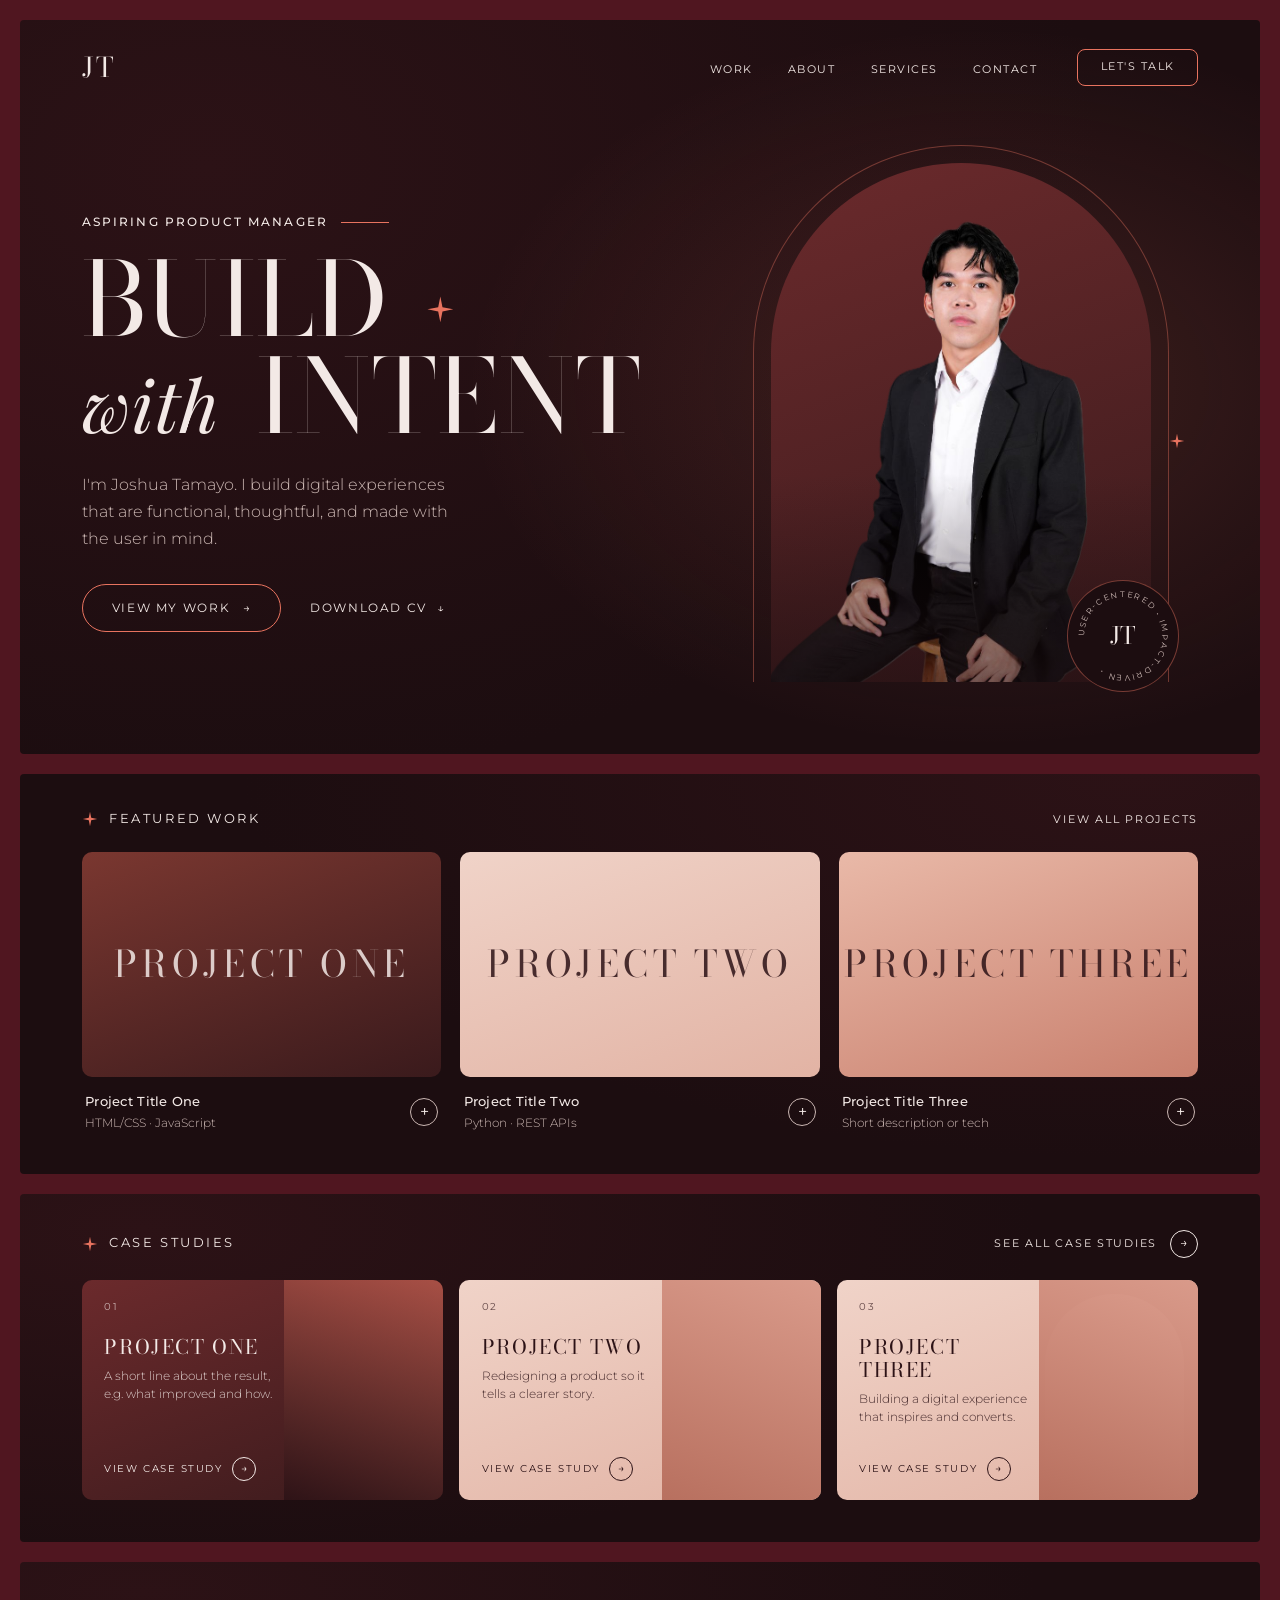
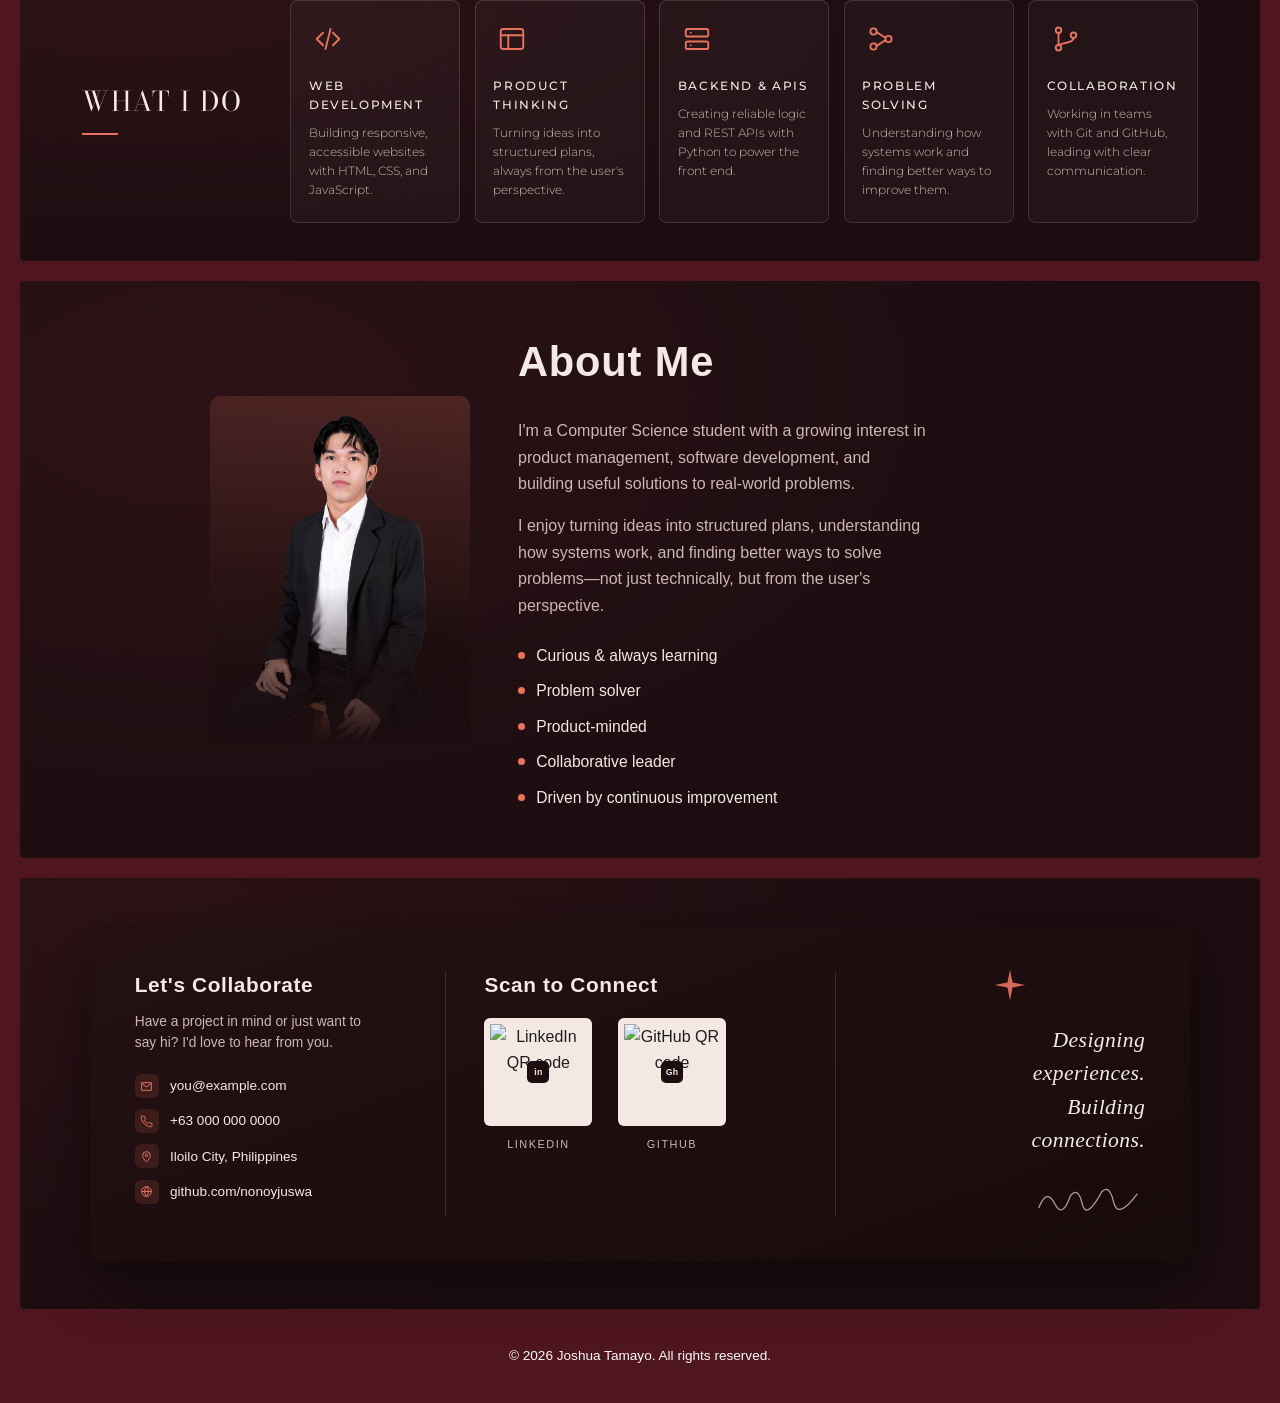
==== index.html @ 437d58ea "Modified skills section" ====
<!DOCTYPE html>
<html lang="en">
    <head>
        <meta charset="UTF-8">
        <meta name="viewport" content="width=device-width, initial-scale=1.0">
        <title>Joshua Tamayo - JOB TITLE Portfolio</title>
        <link rel="stylesheet" href="styles.css">
        <link rel="preconnect" href="https://fonts.googleapis.com">
        <link rel="preconnect" href="https://fonts.gstatic.com" crossorigin>
        <link href="https://fonts.googleapis.com/css2?family=Bodoni+Moda:ital,opsz,wght@0,6..96,400;0,6..96,600;1,6..96,400&family=Montserrat:wght@300;400;500;600&family=Playfair+Display:ital@1&display=swap" rel="stylesheet">
    </head>
    <body>
        <div class="hero-shell">
            <header class="navbar">
                <div class="logo">JT</div>
                <nav>
                    <ul>
                        <li><a href="#projects">Work</a></li>
                        <li><a href="#about">About</a></li>
                        <li><a href="#skills">Services</a></li>
                        <li><a href="#contact">Contact</a></li>
                    </ul>
                </nav>
                <a href="#contact" class="btn-nav">Let's Talk</a>
            </header>
        
            <section id="hero">
                <div class="hero-content">
                    <p class="hero-eyebrow">ASPIRING PRODUCT MANAGER <span class="eyebrow-line"></span></p>
        
                    <h1>
                        <span class="h1-line">Build
                            <svg class="hero-spark" viewBox="0 0 40 40" aria-hidden="true">
                                <path d="M20 2 L23 17 L38 20 L23 23 L20 38 L17 23 L2 20 L17 17 Z"/>
                            </svg>
                        </span>
                        <span class="h1-line"><em>with</em> Intent</span>
                    </h1>
        
                    <p class="hero-sub">I'm Joshua Tamayo. I build digital experiences that are functional, thoughtful, and made with the user in mind.</p>
        
                    <div class="hero-actions">
                        <a href="#projects" class="btn-pill">View My Work <span aria-hidden="true">&rarr;</span></a>
                        <a href="#contact" class="btn-link">Download CV <span aria-hidden="true">&darr;</span></a>
                    </div>
                </div>
        
                <div class="hero-art">
                    <div class="arch-outline"></div>
                    <div class="arch">
                        <img src="images/dsad.png" alt="Joshua Tamayo">
                    </div>
        
                    <svg class="art-spark" viewBox="0 0 40 40" aria-hidden="true">
                        <path d="M20 2 L23 17 L38 20 L23 23 L20 38 L17 23 L2 20 L17 17 Z"/>
                    </svg>
        
                    <div class="hero-badge">
                        <svg viewBox="0 0 120 120" class="badge-ring" aria-hidden="true">
                            <defs><path id="badgeCircle" d="M60,60 m-46,0 a46,46 0 1,1 92,0 a46,46 0 1,1 -92,0"/></defs>
                            <text><textPath href="#badgeCircle">USER-CENTERED &#8226; IMPACT-DRIVEN &#8226;</textPath></text>
                        </svg>
                        <span class="badge-mark">JT</span>
                    </div>
                </div>
            </section>
        </div>

        <section id="projects">
            <div class="fw-head">
                <h2 class="fw-title">
                    <svg class="fw-spark" viewBox="0 0 40 40" aria-hidden="true">
                        <path d="M20 2 L23 17 L38 20 L23 23 L20 38 L17 23 L2 20 L17 17 Z"/>
                    </svg>
                    Featured Work
                </h2>
                <a href="#" class="fw-all">
                    View all projects
                </a>
            </div>
        
            <div class="fw-grid">
        
                <article class="fw-card">
                    <a href="#" target="_blank" class="fw-thumb" aria-label="Open Project Title One">
                        <span class="fw-ph" aria-hidden="true">Project One</span>
                        <!-- <img src="images/project-one.jpg" alt="Project Title One preview"> -->
                    </a>
                    <div class="fw-meta">
                        <div>
                            <h3>Project Title One</h3>
                            <p>HTML/CSS &middot; JavaScript</p>
                        </div>
                        <a href="#" target="_blank" class="fw-plus" aria-label="View Project Title One">+</a>
                    </div>
                </article>
        
                <article class="fw-card">
                    <a href="#" target="_blank" class="fw-thumb" aria-label="Open Project Title Two">
                        <span class="fw-ph" aria-hidden="true">Project Two</span>
                        <!-- <img src="images/project-two.jpg" alt="Project Title Two preview"> -->
                    </a>
                    <div class="fw-meta">
                        <div>
                            <h3>Project Title Two</h3>
                            <p>Python &middot; REST APIs</p>
                        </div>
                        <a href="#" target="_blank" class="fw-plus" aria-label="View Project Title Two">+</a>
                    </div>
                </article>
        
                <article class="fw-card">
                    <a href="#" target="_blank" class="fw-thumb" aria-label="Open Project Title Three">
                        <span class="fw-ph" aria-hidden="true">Project Three</span>
                        <!-- <img src="images/project-three.jpg" alt="Project Title Three preview"> -->
                    </a>
                    <div class="fw-meta">
                        <div>
                            <h3>Project Title Three</h3>
                            <p>Short description or tech</p>
                        </div>
                        <a href="#" target="_blank" class="fw-plus" aria-label="View Project Title Three">+</a>
                    </div>
                </article>
        
            </div>
        </section>

        <section id="case-studies">
            <div class="cs-head">
                <h2 class="cs-title">
                    <svg class="cs-spark" viewBox="0 0 40 40" aria-hidden="true">
                        <path d="M20 2 L23 17 L38 20 L23 23 L20 38 L17 23 L2 20 L17 17 Z"/>
                    </svg>
                    Case Studies
                </h2>
                <a href="#projects" class="cs-all">
                    See all case studies
                    <span class="cs-arrow" aria-hidden="true">&rarr;</span>
                </a>
            </div>
        
            <div class="cs-grid">
        
                <article class="cs-card cs-card--wine">
                    <div class="cs-body">
                        <span class="cs-num">01</span>
                        <h3>Project One</h3>
                        <p>A short line about the result, e.g. what improved and how.</p>
                        <a href="#" class="cs-link">View case study <span class="cs-arrow" aria-hidden="true">&rarr;</span></a>
                    </div>
                    <div class="cs-media">
                        <!-- <img src="images/project-one.jpg" alt="Project One preview"> -->
                    </div>
                </article>
        
                <article class="cs-card cs-card--blush">
                    <div class="cs-body">
                        <span class="cs-num">02</span>
                        <h3>Project Two</h3>
                        <p>Redesigning a product so it tells a clearer story.</p>
                        <a href="#" class="cs-link">View case study <span class="cs-arrow" aria-hidden="true">&rarr;</span></a>
                    </div>
                    <div class="cs-media">
                        <!-- <img src="images/project-two.jpg" alt="Project Two preview"> -->
                    </div>
                </article>
        
                <article class="cs-card cs-card--blush">
                    <div class="cs-body">
                        <span class="cs-num">03</span>
                        <h3>Project Three</h3>
                        <p>Building a digital experience that inspires and converts.</p>
                        <a href="#" class="cs-link">View case study <span class="cs-arrow" aria-hidden="true">&rarr;</span></a>
                    </div>
                    <div class="cs-media cs-media--arch">
                        <!-- <img src="images/project-three.jpg" alt="Project Three preview"> -->
                    </div>
                </article>
        
            </div>
        </section>

       <section id="skills">
            <div class="wd-layout">
        
                <div class="wd-intro">
                    <h2>What I Do</h2>
                    <span class="wd-rule"></span>
                </div>
        
                <div class="wd-grid">
        
                    <article class="wd-card">
                        <span class="wd-icon">
                            <svg viewBox="0 0 24 24" aria-hidden="true"><path d="M8 7l-5 5 5 5"/><path d="M16 7l5 5-5 5"/><path d="M14 4l-4 16"/></svg>
                        </span>
                        <h3>Web Development</h3>
                        <p>Building responsive, accessible websites with HTML, CSS, and JavaScript.</p>
                    </article>
        
                    <article class="wd-card">
                        <span class="wd-icon">
                            <svg viewBox="0 0 24 24" aria-hidden="true"><rect x="3" y="4" width="18" height="16" rx="2"/><path d="M3 9h18"/><path d="M9 9v11"/></svg>
                        </span>
                        <h3>Product Thinking</h3>
                        <p>Turning ideas into structured plans, always from the user's perspective.</p>
                    </article>
        
                    <article class="wd-card">
                        <span class="wd-icon">
                            <svg viewBox="0 0 24 24" aria-hidden="true"><rect x="3" y="4" width="18" height="6" rx="1.5"/><rect x="3" y="14" width="18" height="6" rx="1.5"/><path d="M7 7h.01M7 17h.01"/></svg>
                        </span>
                        <h3>Backend &amp; APIs</h3>
                        <p>Creating reliable logic and REST APIs with Python to power the front end.</p>
                    </article>
        
                    <article class="wd-card">
                        <span class="wd-icon">
                            <svg viewBox="0 0 24 24" aria-hidden="true"><circle cx="6" cy="6" r="2.5"/><circle cx="18" cy="12" r="2.5"/><circle cx="6" cy="18" r="2.5"/><path d="M8.5 6.5L15.5 11M8.5 17.5L15.5 13"/></svg>
                        </span>
                        <h3>Problem Solving</h3>
                        <p>Understanding how systems work and finding better ways to improve them.</p>
                    </article>
        
                    <article class="wd-card">
                        <span class="wd-icon">
                            <svg viewBox="0 0 24 24" aria-hidden="true"><circle cx="6" cy="5" r="2.2"/><circle cx="6" cy="19" r="2.2"/><circle cx="18" cy="9" r="2.2"/><path d="M6 7.2v9.6"/><path d="M18 11.2c0 4-6 3-12 5.6"/></svg>
                        </span>
                        <h3>Collaboration</h3>
                        <p>Working in teams with Git and GitHub, leading with clear communication.</p>
                    </article>
        
                </div>
            </div>
        </section>

        <section id="about">
            <div class="about-card">
                <div class="about-portrait">
                    <img src="images/dsad.png" alt="Joshua Tamayo">
                </div>

                <div class="about-content">
                    <h1>About Me</h1>
                    <p>I'm a Computer Science student with a growing interest in product management, software development, and building useful solutions to real-world problems.</p>
                    <p>I enjoy turning ideas into structured plans, understanding how systems work, and finding better ways to solve problems&mdash;not just technically, but from the user's perspective.</p>

                    <ul class="about-traits">
                        <li>Curious &amp; always learning</li>
                        <li>Problem solver</li>
                        <li>Product-minded</li>
                        <li>Collaborative leader</li>
                        <li>Driven by continuous improvement</li>
                    </ul>
                </div>
            </div>
        </section>
        

        <section id="contact">
            <div class="contact-panel">

                <div class="contact-col contact-col-collab">
                    <h3>Let's Collaborate</h3>
                    <p>Have a project in mind or just want to say hi? I'd love to hear from you.</p>

                    <ul class="contact-info-list">
                        <li>
                            <span class="contact-icon">
                                <svg viewBox="0 0 24 24"><path d="M3 5h18v14H3z"/><path d="M3 6l9 7 9-7"/></svg>
                            </span>
                            <!-- TODO: replace with your real email -->
                            you@example.com
                        </li>
                        <li>
                            <span class="contact-icon">
                                <svg viewBox="0 0 24 24"><path d="M22 16.9v3a2 2 0 0 1-2.2 2 19.8 19.8 0 0 1-8.6-3.1 19.5 19.5 0 0 1-6-6A19.8 19.8 0 0 1 2.1 4.2 2 2 0 0 1 4.1 2h3a2 2 0 0 1 2 1.7c.1.9.3 1.8.6 2.7a2 2 0 0 1-.4 2.1L8.1 9.7a16 16 0 0 0 6 6l1.2-1.2a2 2 0 0 1 2.1-.4c.9.3 1.8.5 2.7.6a2 2 0 0 1 1.9 2.2z"/></svg>
                            </span>
                            <!-- TODO: replace with your real phone number -->
                            +63 000 000 0000
                        </li>
                        <li>
                            <span class="contact-icon">
                                <svg viewBox="0 0 24 24"><path d="M12 22s7-6.2 7-12a7 7 0 1 0-14 0c0 5.8 7 12 7 12z"/><circle cx="12" cy="10" r="2.5"/></svg>
                            </span>
                            Iloilo City, Philippines
                        </li>
                        <li>
                            <span class="contact-icon">
                                <svg viewBox="0 0 24 24"><circle cx="12" cy="12" r="9"/><path d="M3 12h18M12 3a13 13 0 0 1 0 18 13 13 0 0 1 0-18z"/></svg>
                            </span>
                            github.com/nonoyjuswa
                        </li>
                    </ul>
                </div>

                <div class="contact-col contact-col-qr">
                    <h3>Scan to Connect</h3>
                    <div class="contact-qr-row">
                        <div class="contact-qr-item">
                            <div class="contact-qr-frame">
                                <img src="https://api.qrserver.com/v1/create-qr-code/?size=200x200&bgcolor=f3e9e2&color=1c0d10&data=https://www.linkedin.com/in/joshua-tamayo-iloilo/" alt="LinkedIn QR code">
                                <div class="contact-qr-badge">in</div>
                            </div>
                            <div class="contact-qr-label">LinkedIn</div>
                        </div>
                        <div class="contact-qr-item">
                            <div class="contact-qr-frame">
                                <img src="https://api.qrserver.com/v1/create-qr-code/?size=200x200&bgcolor=f3e9e2&color=1c0d10&data=https://github.com/nonoyjuswa" alt="GitHub QR code">
                                <div class="contact-qr-badge">Gh</div>
                            </div>
                            <div class="contact-qr-label">GitHub</div>
                        </div>
                    </div>
                </div>

                <div class="contact-col contact-col-tagline">
                    <svg class="contact-spark" viewBox="0 0 40 40" fill="none">
                        <path d="M20 2 L23 17 L38 20 L23 23 L20 38 L17 23 L2 20 L17 17 Z" fill="var(--contact-accent)" opacity="0.9"/>
                    </svg>
                    <p class="contact-tagline">Designing<br>experiences.<br>Building<br>connections.</p>
                    <svg class="contact-signature" viewBox="0 0 140 50" fill="none">
                        <path d="M5 35 Q15 10 25 30 T45 20 Q55 8 60 30 T85 15 Q95 5 100 28 T130 18" stroke="var(--contact-text-muted)" stroke-width="1.6" fill="none" stroke-linecap="round"/>
                    </svg>
                </div>
            </div>
        </section>
            
        <footer>
            <p>&copy; 2026 Joshua Tamayo. All rights reserved.</p>
        </footer>

    </body>
</html>
---- styles.css ----
/* ==========================================================================
   1. GLOBAL VARIABLES & RESETS
   ========================================================================== */
:root {
  --primary-burgundy: #501620; /* Deep wine tone inspired by reference image */
  --accent-cream: #fbf9f6;     /* Off-white background for grid cards */
  --text-dark: #1f1f1f;        /* Main dark text */
  --text-muted: #666666;       /* Secondary grey text */
  --border-light: #e2dbd7;     /* Light border for card structures */
  --font-family: 'Helvetica Neue', Helvetica, Arial, sans-serif;
}

* {
  box-sizing: border-box;
  margin: 0;
  padding: 0;
}

body {
  font-family: var(--font-family);
  background-color: var(--primary-burgundy);
  color: var(--text-dark);
  line-height: 1.6;
  padding: 20px;
}

/* ==========================================================================
   SMOOTH SCROLLING
   ========================================================================== */
html {
  scroll-behavior: smooth;
}

/* Optional: Respect user preferences for reduced motion */
@media (prefers-reduced-motion: reduce) {
  html {
    scroll-behavior: auto;
  }
}

/* ==========================================================================
   2. HEADER & NAVIGATION
   ========================================================================== */
.hero-shell {
  --hero-bg-deep: #1c0d10;
  --hero-bg-mid: #2c1216;
  --hero-accent: #e8735f;
  --hero-text-light: #f3e9e6;
  --hero-text-muted: #cbb7b3;
  --hero-line: rgba(243, 233, 230, 0.14);
 
  position: relative;
  overflow: hidden;
  margin-bottom: 20px;
  border-radius: 4px;
  background:
    radial-gradient(60% 70% at 78% 50%, rgba(232, 115, 95, 0.16) 0%, transparent 70%),
    radial-gradient(120% 140% at 15% 20%, var(--hero-bg-mid) 0%, var(--hero-bg-deep) 60%);
  color: var(--hero-text-light);
}
 
/* ---------- Navbar ---------- */
.hero-shell header.navbar {
  background: transparent;
  margin: 0;
  border-radius: 0;
  display: flex;
  justify-content: space-between;
  align-items: center;
  padding: 1.6rem 5%;
}
 
.logo {
  font-family: 'Bodoni Moda', serif;
  font-size: 1.7rem;
  letter-spacing: 2px;
  color: var(--hero-text-light);
}
 
.navbar nav { margin-left: auto; margin-right: 2.5rem; }
 
.navbar nav ul { display: flex; list-style: none; gap: 2.2rem; }
 
.navbar nav a {
  font-family: 'Montserrat', sans-serif;
  text-decoration: none;
  letter-spacing: 1.5px;
  text-transform: uppercase;
  font-size: 0.7rem;
  color: var(--hero-text-light);
  transition: color 0.2s ease;
}
 
.navbar nav a:hover { color: var(--hero-accent); }
 
.btn-nav {
  font-family: 'Montserrat', sans-serif;
  border: 1px solid var(--hero-accent);
  padding: 0.55rem 1.4rem;
  border-radius: 8px;
  color: var(--hero-text-light);
  text-decoration: none;
  font-size: 0.7rem;
  letter-spacing: 1.5px;
  text-transform: uppercase;
  transition: background 0.2s ease;
}
 
.btn-nav:hover { background: rgba(232, 115, 95, 0.15); }
 
/* ---------- Hero ---------- */
#hero {
  background: transparent;
  border-top: none;
  border-radius: 0;
  margin-bottom: 0;
  text-align: left;
  padding: 3rem 5% 4.5rem;
  display: grid;
  grid-template-columns: 1.25fr 1fr;
  gap: 3rem;
  align-items: center;
}
 
.hero-eyebrow {
  display: flex;
  align-items: center;
  gap: 0.8rem;
  font-family: 'Montserrat', sans-serif;
  font-size: 0.72rem;
  font-weight: 500;
  letter-spacing: 0.18em;
  text-transform: uppercase;
  color: var(--hero-text-light);
  margin: 0 0 1.2rem;
  max-width: none;
}
 
.eyebrow-line { width: 48px; height: 1px; background: var(--hero-accent); }
 
#hero h1 {
  font-family: 'Bodoni Moda', serif;
  font-weight: 400;
  text-transform: uppercase;
  letter-spacing: 0.01em;
  line-height: 0.95;
  font-size: clamp(3.2rem, 8vw, 6.4rem);
  color: var(--hero-text-light);
  margin: 0 0 1.6rem;
}
 
.h1-line { display: block; position: relative; }
 
#hero h1 em {
  font-family: 'Playfair Display', serif;
  font-style: italic;
  text-transform: none;
  font-weight: 400;
  font-size: 0.7em;
  margin-right: 0.15em;
}
 
.hero-spark {
  position: absolute;
  left: 58%;
  top: 46%;
  width: 0.28em;
  height: 0.28em;
  fill: var(--hero-accent);
}
 
#hero .hero-sub {
  font-family: 'Montserrat', sans-serif;
  font-weight: 300;
  font-size: 1rem;
  line-height: 1.7;
  color: var(--hero-text-muted);
  max-width: 34ch;
  margin: 0 0 2rem;
}
 
.hero-actions { display: flex; align-items: center; gap: 1.8rem; flex-wrap: wrap; }
 
.btn-pill {
  font-family: 'Montserrat', sans-serif;
  display: inline-flex;
  align-items: center;
  gap: 0.8rem;
  padding: 0.85rem 1.8rem;
  border: 1px solid var(--hero-accent);
  border-radius: 999px;
  color: var(--hero-text-light);
  text-decoration: none;
  font-size: 0.72rem;
  letter-spacing: 0.14em;
  text-transform: uppercase;
  transition: background 0.2s ease, color 0.2s ease;
}
 
.btn-pill:hover { background: var(--hero-accent); color: var(--hero-bg-deep); }
 
.btn-link {
  font-family: 'Montserrat', sans-serif;
  display: inline-flex;
  align-items: center;
  gap: 0.6rem;
  color: var(--hero-text-light);
  text-decoration: none;
  font-size: 0.72rem;
  letter-spacing: 0.14em;
  text-transform: uppercase;
  transition: color 0.2s ease;
}
 
.btn-link:hover { color: var(--hero-accent); }
 
/* ---------- Arch portrait ---------- */
.hero-art {
  position: relative;
  width: 100%;
  max-width: 380px;
  justify-self: center;
}
 
.arch {
  position: relative;
  aspect-ratio: 3 / 4.1;
  border-radius: 999px 999px 0 0;
  overflow: hidden;
  background: linear-gradient(160deg, #6b2a2c, #3a1a1c);
}
 
.arch::after {
  content: "";
  position: absolute;
  inset: 0;
  background: linear-gradient(to top, rgba(28, 13, 16, 0.55) 0%, transparent 40%);
  pointer-events: none;
}
 
.arch img {
  position: absolute;
  inset: 0;
  width: 100%;
  height: 100%;
  object-fit: cover;
  object-position: center top;
}
 
.arch-outline {
  position: absolute;
  inset: -18px -18px 0 -18px;
  border: 1px solid rgba(232, 115, 95, 0.4);
  border-bottom: none;
  border-radius: 999px 999px 0 0;
  pointer-events: none;
}
 
.art-spark {
  position: absolute;
  right: -34px;
  top: 52%;
  width: 16px;
  height: 16px;
  fill: var(--hero-accent);
}
 
/* ---------- Rotating badge ---------- */
.hero-badge {
  position: absolute;
  right: -28px;
  bottom: -10px;
  width: 112px;
  height: 112px;
  border-radius: 50%;
  background: var(--hero-bg-deep);
  border: 1px solid rgba(232, 115, 95, 0.45);
  display: flex;
  align-items: center;
  justify-content: center;
}
 
.badge-ring {
  position: absolute;
  inset: 4px;
  width: calc(100% - 8px);
  height: calc(100% - 8px);
  animation: badge-spin 24s linear infinite;
}
 
.badge-ring text {
  font-family: 'Montserrat', sans-serif;
  font-size: 9.5px;
  letter-spacing: 2.2px;
  fill: var(--hero-text-muted);
}
 
.badge-mark {
  font-family: 'Bodoni Moda', serif;
  font-size: 1.5rem;
  color: var(--hero-text-light);
}
 
@keyframes badge-spin { to { transform: rotate(360deg); } }
 
@media (prefers-reduced-motion: reduce) {
  .badge-ring { animation: none; }
}
 
/* ---------- Responsive ---------- */
@media (max-width: 820px) {
  .navbar nav { display: none; }
  .hero-shell header.navbar { padding: 1.2rem 6%; }
 
  #hero {
    grid-template-columns: 1fr;
    padding: 2rem 6% 4rem;
    text-align: center;
  }
  .hero-eyebrow, .hero-actions { justify-content: center; }
  #hero .hero-sub { margin-left: auto; margin-right: auto; }
  .hero-art { max-width: 300px; }
  .hero-badge { right: -10px; width: 96px; height: 96px; }
  .art-spark { display: none; }
}

/* ==========================================================================
   4. GRID SECTIONS & CARDS
   ========================================================================== */
section {
  background-color: var(--accent-cream);
  padding: 2rem;
  margin-bottom: 20px;
  border-radius: 4px;
}

/* Structural Header Style matching the image block design */
h2 {
  font-size: 1.4rem;
  text-transform: uppercase;
  letter-spacing: 1px;
  color: var(--primary-burgundy);
  border-bottom: 2px solid var(--primary-burgundy);
  padding-bottom: 0.5rem;
  margin-bottom: 1.5rem;
}

/* ==========================================================================
   FEATURED WORK (replaces the old "Projects Grid Layout" + .project-card rules)
   Delete: .project-grid, .project-card, .project-card h3/p/ul/li/a
   ========================================================================== */
#projects {
  --fw-bg-deep: #1c0d10;
  --fw-bg-mid: #2c1216;
  --fw-accent: #e8735f;
  --fw-text-light: #f3e9e6;
  --fw-text-muted: #cbb7b3;

  background: radial-gradient(120% 160% at 90% 0%, var(--fw-bg-mid) 0%, var(--fw-bg-deep) 60%);
  padding: 2.2rem 5% 2.6rem;
  color: var(--fw-text-light);
}

/* ---------- Header row ---------- */
.fw-head {
  display: flex;
  justify-content: space-between;
  align-items: center;
  margin-bottom: 1.4rem;
}

#projects h2.fw-title {
  display: flex;
  align-items: center;
  gap: 0.7rem;
  font-family: 'Montserrat', sans-serif;
  font-weight: 400;
  font-size: 0.8rem;
  letter-spacing: 0.2em;
  text-transform: uppercase;
  color: var(--fw-text-light);
  border-bottom: none;
  padding-bottom: 0;
  margin-bottom: 0;
}

.fw-spark { width: 16px; height: 16px; fill: var(--fw-accent); }

.fw-all {
  font-family: 'Montserrat', sans-serif;
  font-size: 0.68rem;
  letter-spacing: 0.16em;
  text-transform: uppercase;
  text-decoration: none;
  color: var(--fw-text-light);
  transition: color 0.2s ease;
}

.fw-all:hover { color: var(--fw-accent); }

/* ---------- Cards ---------- */
.fw-grid {
  display: grid;
  grid-template-columns: repeat(auto-fit, minmax(260px, 1fr));
  gap: 1.2rem;
}

.fw-thumb {
  position: relative;
  display: block;
  aspect-ratio: 16 / 10;
  border-radius: 10px;
  overflow: hidden;
  background: linear-gradient(160deg, #7a3730, #3a1a1c);
  display: flex;
  align-items: center;
  justify-content: center;
  text-decoration: none;
}

.fw-card:nth-child(2) .fw-thumb { background: linear-gradient(160deg, #f0d3c8, #e2b3a4); }
.fw-card:nth-child(3) .fw-thumb { background: linear-gradient(160deg, #e9b9a8, #c9806e); }

/* Placeholder title shown until you add an image (the image covers it) */
.fw-ph {
  font-family: 'Bodoni Moda', serif;
  font-size: clamp(1.6rem, 3vw, 2.3rem);
  letter-spacing: 0.12em;
  text-transform: uppercase;
  color: var(--fw-text-light);
  opacity: 0.85;
}

.fw-card:nth-child(2) .fw-ph,
.fw-card:nth-child(3) .fw-ph { color: #2c1216; }

.fw-thumb img {
  position: absolute;
  inset: 0;
  width: 100%;
  height: 100%;
  object-fit: cover;
  transition: transform 0.5s ease;
}

.fw-thumb:hover img { transform: scale(1.04); }

/* ---------- Meta row ---------- */
.fw-meta {
  display: flex;
  justify-content: space-between;
  align-items: center;
  gap: 1rem;
  padding: 0.9rem 0.2rem 0;
}

.fw-meta h3 {
  font-family: 'Montserrat', sans-serif;
  font-weight: 500;
  font-size: 0.82rem;
  letter-spacing: 0.02em;
  color: var(--fw-text-light);
  margin-bottom: 0.15rem;
}

.fw-meta p {
  font-family: 'Montserrat', sans-serif;
  font-weight: 300;
  font-size: 0.72rem;
  color: var(--fw-text-muted);
}

.fw-plus {
  flex-shrink: 0;
  width: 28px;
  height: 28px;
  display: flex;
  align-items: center;
  justify-content: center;
  border: 1px solid var(--fw-text-muted);
  border-radius: 50%;
  color: var(--fw-text-light);
  font-family: 'Montserrat', sans-serif;
  font-size: 1rem;
  line-height: 1;
  text-decoration: none;
  transition: background 0.2s ease, border-color 0.2s ease, transform 0.3s ease;
}

.fw-plus:hover {
  background: var(--fw-accent);
  border-color: var(--fw-accent);
  color: #1c0d10;
  transform: rotate(90deg);
}

/* ==========================================================================
   CASE STUDIES (paste after the Projects/Skills styles in styles.css)
   ========================================================================== */
#case-studies {
  --cs-bg-deep: #1c0d10;
  --cs-bg-mid: #2c1216;
  --cs-accent: #e8735f;
  --cs-text-light: #f3e9e6;
  --cs-text-muted: #cbb7b3;
  --cs-blush: #f0d3c8;
  --cs-blush-deep: #e2b3a4;
  --cs-ink: #2c1216;

  background: radial-gradient(120% 160% at 10% 10%, var(--cs-bg-mid) 0%, var(--cs-bg-deep) 60%);
  padding: 2.2rem 5% 2.6rem;
  color: var(--cs-text-light);
}

/* ---------- Header row ---------- */
.cs-head {
  display: flex;
  justify-content: space-between;
  align-items: center;
  margin-bottom: 1.4rem;
}

#case-studies h2.cs-title {
  display: flex;
  align-items: center;
  gap: 0.7rem;
  font-family: 'Montserrat', sans-serif;
  font-weight: 400;
  font-size: 0.8rem;
  letter-spacing: 0.2em;
  text-transform: uppercase;
  color: var(--cs-text-light);
  border-bottom: none;
  padding-bottom: 0;
  margin-bottom: 0;
}

.cs-spark { width: 16px; height: 16px; fill: var(--cs-accent); }

.cs-all {
  display: inline-flex;
  align-items: center;
  gap: 0.8rem;
  font-family: 'Montserrat', sans-serif;
  font-size: 0.68rem;
  letter-spacing: 0.16em;
  text-transform: uppercase;
  text-decoration: none;
  color: var(--cs-text-light);
  transition: color 0.2s ease;
}

.cs-all:hover { color: var(--cs-accent); }

.cs-arrow {
  display: inline-flex;
  align-items: center;
  justify-content: center;
  width: 28px;
  height: 28px;
  border: 1px solid currentColor;
  border-radius: 50%;
  font-size: 0.8rem;
  letter-spacing: 0;
  transition: transform 0.2s ease;
}

.cs-all:hover .cs-arrow,
.cs-link:hover .cs-arrow { transform: translateX(3px); }

/* ---------- Cards ---------- */
.cs-grid {
  display: grid;
  grid-template-columns: repeat(3, 1fr);
  gap: 1rem;
}

.cs-card {
  display: grid;
  grid-template-columns: 1fr 44%;
  min-height: 220px;
  border-radius: 10px;
  overflow: hidden;
}

.cs-card--wine {
  background: linear-gradient(160deg, #6b2a2c, #3a1a1c);
  color: var(--cs-text-light);
}

.cs-card--blush {
  background: linear-gradient(160deg, var(--cs-blush), var(--cs-blush-deep));
  color: var(--cs-ink);
}

.cs-body {
  display: flex;
  flex-direction: column;
  padding: 1.2rem 0.4rem 1.2rem 1.4rem;
}

.cs-num {
  font-family: 'Montserrat', sans-serif;
  font-size: 0.6rem;
  letter-spacing: 0.16em;
  opacity: 0.7;
  margin-bottom: 1.3rem;
}

.cs-body h3 {
  font-family: 'Bodoni Moda', serif;
  font-weight: 400;
  font-size: 1.25rem;
  letter-spacing: 0.08em;
  text-transform: uppercase;
  line-height: 1.15;
  margin-bottom: 0.6rem;
}

.cs-body p {
  font-family: 'Montserrat', sans-serif;
  font-weight: 300;
  font-size: 0.72rem;
  line-height: 1.55;
  opacity: 0.85;
  margin-bottom: 1rem;
  max-width: 24ch;
}

.cs-link {
  margin-top: auto;
  display: inline-flex;
  align-items: center;
  gap: 0.6rem;
  font-family: 'Montserrat', sans-serif;
  font-size: 0.6rem;
  letter-spacing: 0.16em;
  text-transform: uppercase;
  text-decoration: none;
  color: inherit;
}

.cs-link .cs-arrow { width: 24px; height: 24px; font-size: 0.7rem; }

/* ---------- Media (placeholder gradients until you add images) ---------- */
.cs-media {
  position: relative;
  background: linear-gradient(200deg, rgba(232, 115, 95, 0.55), rgba(44, 18, 22, 0.9));
}

.cs-card--blush .cs-media {
  background: linear-gradient(200deg, #d99a8a, #b8705f);
}

.cs-media img {
  position: absolute;
  inset: 0;
  width: 100%;
  height: 100%;
  object-fit: cover;
}

/* Arch-shaped media, like the third card in the reference */
.cs-media--arch {
  background: none;
  padding: 0.9rem 0.9rem 0 0.4rem;
  display: flex;
  align-items: flex-end;
}

.cs-media--arch::before {
  content: "";
  display: block;
  width: 100%;
  height: 100%;
  border-radius: 999px 999px 0 0;
  background: linear-gradient(200deg, #d99a8a, #b8705f);
}

.cs-media--arch img {
  inset: 0.9rem 0.9rem 0 0.4rem;
  width: calc(100% - 1.3rem);
  height: calc(100% - 0.9rem);
  border-radius: 999px 999px 0 0;
}

/* ---------- Responsive ---------- */
@media (max-width: 1000px) {
  .cs-grid { grid-template-columns: 1fr; }
}

@media (max-width: 480px) {
  .cs-card { grid-template-columns: 1fr; }
  .cs-media { min-height: 160px; }
  .cs-body { padding: 1.4rem; }
  .cs-body p { max-width: none; }
  .cs-link { margin-top: 0.4rem; }
}

/* ==========================================================================
   WHAT I DO (replaces the old "Skills Layout" rules)
   Delete: .skills-container, .skills-container div / h3 / ul
   ========================================================================== */
#skills {
  --wd-bg-deep: #1c0d10;
  --wd-bg-mid: #2c1216;
  --wd-accent: #e8735f;
  --wd-text-light: #f3e9e6;
  --wd-text-muted: #cbb7b3;
  --wd-line: rgba(243, 233, 230, 0.14);

  background:
    radial-gradient(120% 160% at 10% 10%, var(--wd-bg-mid) 0%, var(--wd-bg-deep) 60%);
  padding: 2.4rem 5%;
  color: var(--wd-text-light);
}

.wd-layout {
  display: grid;
  grid-template-columns: 170px 1fr;
  gap: 2.4rem;
  align-items: center;
}

/* ---------- Intro ---------- */
#skills h2 {
  font-family: 'Bodoni Moda', serif;
  font-weight: 400;
  font-size: 1.7rem;
  line-height: 1.1;
  letter-spacing: 0.06em;
  text-transform: uppercase;
  color: var(--wd-text-light);
  border-bottom: none;
  padding-bottom: 0;
  margin-bottom: 1rem;
}

.wd-rule {
  display: block;
  width: 36px;
  height: 2px;
  background: var(--wd-accent);
}

/* ---------- Cards ---------- */
.wd-grid {
  display: grid;
  grid-template-columns: repeat(5, 1fr);
  gap: 0.9rem;
}

.wd-card {
  padding: 1.2rem 1.1rem 1.4rem;
  border: 1px solid var(--wd-line);
  border-radius: 8px;
  background: rgba(243, 233, 230, 0.03);
  transition: border-color 0.25s ease, transform 0.25s ease, background 0.25s ease;
}

.wd-card:hover {
  border-color: rgba(232, 115, 95, 0.6);
  background: rgba(232, 115, 95, 0.06);
  transform: translateY(-3px);
}

.wd-icon {
  display: flex;
  align-items: center;
  justify-content: center;
  width: 38px;
  height: 38px;
  margin-bottom: 1.2rem;
}

.wd-icon svg {
  width: 30px;
  height: 30px;
  fill: none;
  stroke: var(--wd-accent);
  stroke-width: 1.5;
  stroke-linecap: round;
  stroke-linejoin: round;
}

.wd-card h3 {
  font-family: 'Montserrat', sans-serif;
  font-weight: 500;
  font-size: 0.72rem;
  letter-spacing: 0.14em;
  text-transform: uppercase;
  color: var(--wd-text-light);
  margin-bottom: 0.6rem;
}

.wd-card p {
  font-family: 'Montserrat', sans-serif;
  font-weight: 300;
  font-size: 0.74rem;
  line-height: 1.6;
  color: var(--wd-text-muted);
}

/* ---------- Responsive ---------- */
@media (max-width: 1100px) {
  .wd-layout { grid-template-columns: 1fr; gap: 1.6rem; }
  .wd-grid { grid-template-columns: repeat(auto-fit, minmax(190px, 1fr)); }
}

/* ==========================================================================
   4b. ABOUT SECTION (dark editorial card)
   ========================================================================== */
#about {
  --about-bg-deep: #1c0d10;
  --about-bg-mid: #2c1216;
  --about-accent: #e8735f;
  --about-text-light: #f3e9e6;
  --about-text-muted: #cbb7b3;

  background: radial-gradient(120% 140% at 15% 20%, var(--about-bg-mid) 0%, var(--about-bg-deep) 60%);
  padding: 3rem 2rem;
}

.about-card {
  width: 100%;
  max-width: 860px;
  margin: 0 auto;
  display: grid;
  grid-template-columns: 260px 1fr;
  gap: 3rem;
  align-items: center;
}

.about-portrait {
  position: relative;
  width: 100%;
  aspect-ratio: 3 / 4;
  border-radius: 10px;
  overflow: hidden;
  background:
    linear-gradient(200deg, rgba(232, 115, 95, 0.15), transparent 60%),
    linear-gradient(160deg, #3a1a1c, #150a0b);
}

.about-portrait::after {
  content: "";
  position: absolute;
  inset: 0;
  background: linear-gradient(to top, var(--about-bg-deep) 0%, transparent 45%);
  pointer-events: none;
}

.about-portrait img {
  position: absolute;
  inset: 0;
  width: 100%;
  height: 100%;
  object-fit: cover;
  object-position: center;
}

.about-content h1 {
  font-family: 'Rubik', sans-serif;
  font-weight: 800;
  font-size: clamp(1.9rem, 3.4vw, 2.6rem);
  letter-spacing: 0.02em;
  color: var(--about-text-light);
  margin-bottom: 1.4rem;
  border-bottom: none;
  text-transform: none;
  padding-bottom: 0;
}

.about-content p {
  font-family: 'Poppins', sans-serif;
  font-size: 1rem;
  line-height: 1.65;
  color: var(--about-text-muted);
  max-width: 46ch;
  margin-bottom: 1rem;
}

.about-traits {
  list-style: none;
  margin-top: 1.5rem;
  display: flex;
  flex-direction: column;
  gap: 0.65rem;
}

.about-traits li {
  display: flex;
  align-items: center;
  gap: 0.7rem;
  font-family: 'Poppins', sans-serif;
  font-size: 0.98rem;
  color: var(--about-text-light);
}

.about-traits li::before {
  content: "";
  width: 7px;
  height: 7px;
  border-radius: 50%;
  background: var(--about-accent);
  flex-shrink: 0;
}

@media (max-width: 640px) {
  .about-card {
    grid-template-columns: 1fr;
    text-align: center;
  }
  .about-portrait {
    max-width: 220px;
    margin: 0 auto;
  }
  .about-content p {
    margin-left: auto;
    margin-right: auto;
  }
  .about-traits li {
    justify-content: center;
  }
}

/* ==========================================================================
   4c. CONTACT SECTION (dark editorial panel)
   ========================================================================== */
#contact {
  --contact-bg-deep: #1c0d10;
  --contact-bg-mid: #2c1216;
  --contact-accent: #e8735f;
  --contact-text-light: #f3e9e6;
  --contact-text-muted: #cbb7b3;
  --contact-line: rgba(243, 233, 230, 0.14);

  background: radial-gradient(120% 160% at 10% 10%, var(--contact-bg-mid) 0%, var(--contact-bg-deep) 60%);
  padding: 3rem 2rem;
}

.contact-panel {
  width: 100%;
  max-width: 1100px;
  margin: 0 auto;
  border-radius: 10px;
  background: linear-gradient(160deg, #241012, #180b0c);
  box-shadow: 0 20px 60px rgba(0, 0, 0, 0.45);
  display: grid;
  grid-template-columns: 1.15fr 1.3fr 1fr;
  padding: 2.6rem 2.8rem;
  gap: 2.4rem;
}

.contact-col {
  position: relative;
  padding-right: 2.4rem;
}

.contact-col:not(:last-child)::after {
  content: "";
  position: absolute;
  top: 4px;
  bottom: 4px;
  right: 0;
  width: 1px;
  background: var(--contact-line);
}

.contact-panel h3 {
  font-family: 'Rubik', sans-serif;
  font-weight: 800;
  font-size: 1.3rem;
  letter-spacing: 0.03em;
  margin-bottom: 0.7rem;
  color: var(--contact-text-light);
  border-bottom: none;
  text-transform: none;
  padding-bottom: 0;
}

.contact-col-collab p {
  font-family: 'Poppins', sans-serif;
  font-size: 0.86rem;
  color: var(--contact-text-muted);
  line-height: 1.5;
  margin-bottom: 1.3rem;
  max-width: 30ch;
}

.contact-info-list {
  list-style: none;
  display: flex;
  flex-direction: column;
  gap: 0.7rem;
}

.contact-info-list li {
  display: flex;
  align-items: center;
  gap: 0.7rem;
  font-family: 'Poppins', sans-serif;
  font-size: 0.85rem;
  color: var(--contact-text-light);
}

.contact-icon {
  width: 24px;
  height: 24px;
  border-radius: 6px;
  background: rgba(232, 115, 95, 0.14);
  display: flex;
  align-items: center;
  justify-content: center;
  flex-shrink: 0;
}

.contact-icon svg {
  width: 13px;
  height: 13px;
  stroke: var(--contact-accent);
  fill: none;
  stroke-width: 1.8;
}

.contact-qr-row {
  display: flex;
  gap: 1.6rem;
  margin-top: 1.1rem;
}

.contact-qr-item {
  text-align: center;
}

.contact-qr-frame {
  width: 108px;
  height: 108px;
  background: #f3e9e2;
  border-radius: 6px;
  padding: 6px;
  display: flex;
  align-items: center;
  justify-content: center;
  position: relative;
}

.contact-qr-frame img {
  width: 100%;
  height: 100%;
  display: block;
}

.contact-qr-badge {
  position: absolute;
  width: 22px;
  height: 22px;
  background: #1c0d10;
  color: var(--contact-text-light);
  border-radius: 5px;
  font-size: 0.55rem;
  font-weight: 700;
  display: flex;
  align-items: center;
  justify-content: center;
  letter-spacing: 0.02em;
}

.contact-qr-label {
  margin-top: 0.6rem;
  font-family: 'Poppins', sans-serif;
  font-size: 0.68rem;
  letter-spacing: 0.14em;
  color: var(--contact-text-muted);
  text-transform: uppercase;
}

.contact-col-tagline {
  display: flex;
  flex-direction: column;
  align-items: flex-end;
  justify-content: center;
  text-align: right;
  padding-right: 0;
}

.contact-spark {
  width: 34px;
  height: 34px;
  margin-bottom: 1.4rem;
  align-self: center;
}

.contact-tagline {
  font-family: 'Cormorant Garamond', serif;
  font-style: italic;
  font-size: 1.35rem;
  line-height: 1.55;
  color: var(--contact-text-light);
  letter-spacing: 0.02em;
}

.contact-signature {
  margin-top: 1.4rem;
  width: 110px;
  opacity: 0.85;
}

@media (max-width: 820px) {
  .contact-panel {
    grid-template-columns: 1fr;
    padding: 2rem;
  }
  .contact-col {
    padding-right: 0;
    padding-bottom: 2rem;
  }
  .contact-col:not(:last-child)::after {
    top: auto;
    bottom: 0;
    left: 0;
    right: 0;
    width: auto;
    height: 1px;
  }
  .contact-col-tagline {
    align-items: center;
    text-align: center;
  }
  .contact-spark {
    align-self: center;
  }
}

/* ==========================================================================
   5. FORM & FOOTER
   ========================================================================== */
form {
  display: flex;
  flex-direction: column;
  gap: 1rem;
  max-width: 500px;
  margin-bottom: 1.5rem;
}

form div {
  display: flex;
  flex-direction: column;
}

label {
  font-size: 0.85rem;
  text-transform: uppercase;
  font-weight: 600;
  margin-bottom: 0.3rem;
}

input, textarea {
  padding: 0.75rem;
  border: 1px solid var(--border-light);
  background-color: #ffffff;
  font-family: inherit;
}

button[type="submit"] {
  background-color: var(--primary-burgundy);
  color: #ffffff;
  padding: 0.8rem;
  border: none;
  cursor: pointer;
  text-transform: uppercase;
  font-weight: 600;
  letter-spacing: 1px;
}

.social-links a {
  margin-right: 1rem;
  color: var(--primary-burgundy);
  font-weight: bold;
  text-decoration: none;
}

footer {
  text-align: center;
  color: var(--accent-cream);
  font-size: 0.85rem;
  padding: 1rem 0;
}
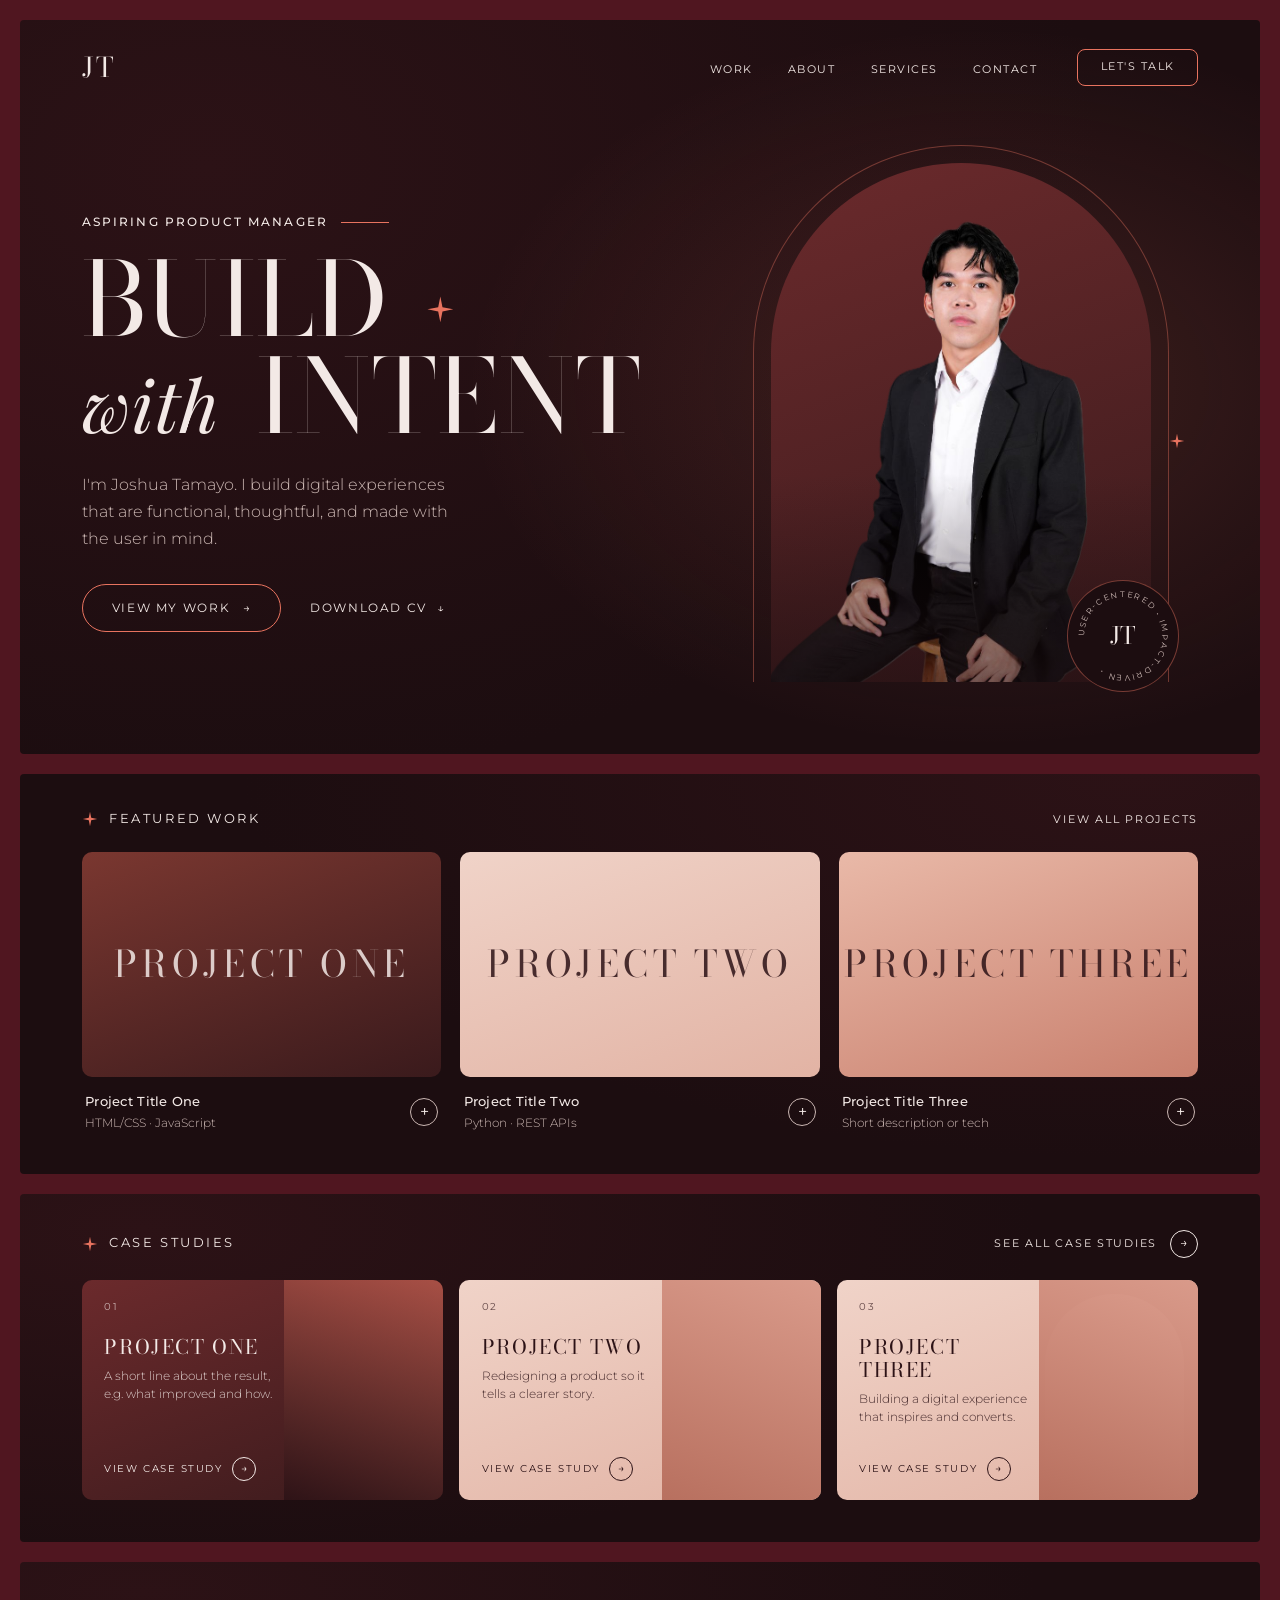
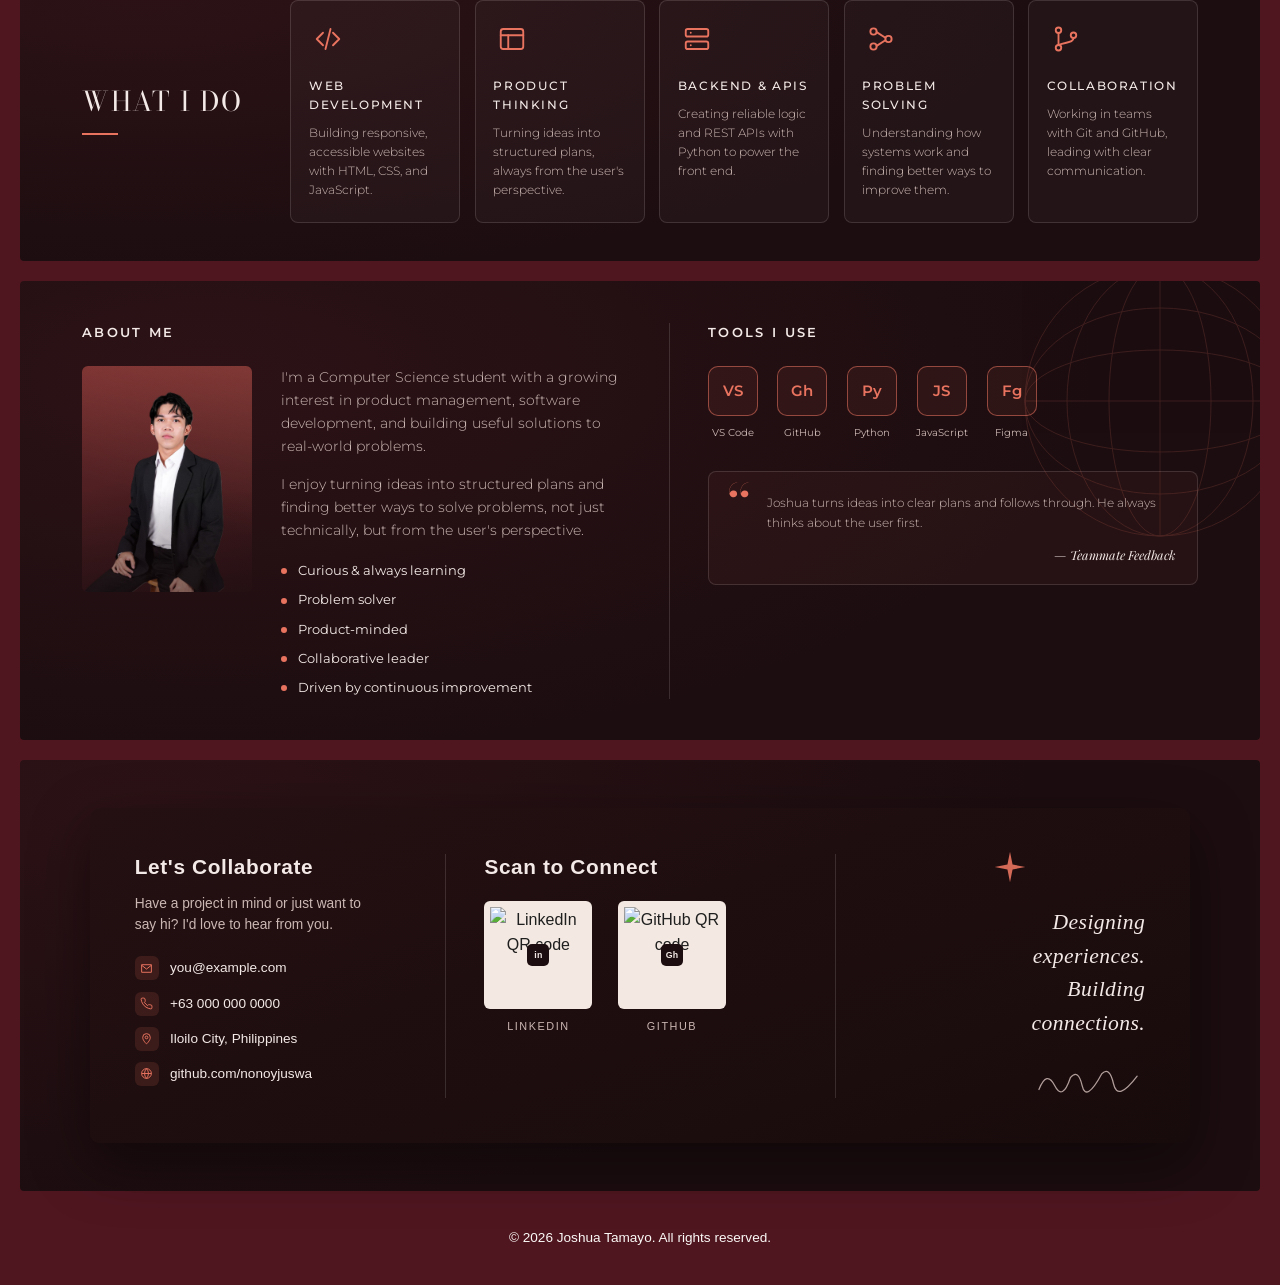
==== commit f4a887f0: "modified about secion" ====
--- a/index.html
+++ b/index.html
@@ -235,25 +235,63 @@
             </div>
         </section>
 
-        <section id="about">
-            <div class="about-card">
-                <div class="about-portrait">
-                    <img src="images/dsad.png" alt="Joshua Tamayo">
-                </div>
-
-                <div class="about-content">
-                    <h1>About Me</h1>
-                    <p>I'm a Computer Science student with a growing interest in product management, software development, and building useful solutions to real-world problems.</p>
-                    <p>I enjoy turning ideas into structured plans, understanding how systems work, and finding better ways to solve problems&mdash;not just technically, but from the user's perspective.</p>
-
-                    <ul class="about-traits">
-                        <li>Curious &amp; always learning</li>
-                        <li>Problem solver</li>
-                        <li>Product-minded</li>
-                        <li>Collaborative leader</li>
-                        <li>Driven by continuous improvement</li>
+        <section id="about"> 
+            <!-- decorative wireframe globe (top right) -->
+            <svg class="ab-globe" viewBox="0 0 200 200" aria-hidden="true">
+                <circle cx="100" cy="100" r="90"/>
+                <ellipse cx="100" cy="100" rx="90" ry="34"/>
+                <ellipse cx="100" cy="100" rx="90" ry="62"/>
+                <ellipse cx="100" cy="100" rx="34" ry="90"/>
+                <ellipse cx="100" cy="100" rx="62" ry="90"/>
+                <path d="M100 10v180M10 100h180"/>
+            </svg>
+        
+            <div class="ab-layout">
+        
+                <!-- LEFT: About me -->
+                <div class="ab-col ab-col-about">
+                    <h2 class="ab-label">About Me</h2>
+        
+                    <div class="ab-about-row">
+                        <div class="ab-portrait">
+                            <img src="images/dsad.png" alt="Joshua Tamayo">
+                        </div>
+        
+                        <div class="ab-text">
+                            <p>I'm a Computer Science student with a growing interest in product management, software development, and building useful solutions to real-world problems.</p>
+                            <p>I enjoy turning ideas into structured plans and finding better ways to solve problems, not just technically, but from the user's perspective.</p>
+        
+                            <ul class="ab-traits">
+                                <li>Curious &amp; always learning</li>
+                                <li>Problem solver</li>
+                                <li>Product-minded</li>
+                                <li>Collaborative leader</li>
+                                <li>Driven by continuous improvement</li>
+                            </ul>
+                        </div>
+                    </div>
+                </div>
+        
+                <!-- RIGHT: Tools + quote -->
+                <div class="ab-col ab-col-tools">
+                    <h2 class="ab-label">Tools I Use</h2>
+        
+                    <ul class="ab-tools">
+                        <li><span class="ab-tile">VS</span><span class="ab-tool-name">VS Code</span></li>
+                        <li><span class="ab-tile">Gh</span><span class="ab-tool-name">GitHub</span></li>
+                        <li><span class="ab-tile">Py</span><span class="ab-tool-name">Python</span></li>
+                        <li><span class="ab-tile">JS</span><span class="ab-tool-name">JavaScript</span></li>
+                        <li><span class="ab-tile">Fg</span><span class="ab-tool-name">Figma</span></li>
                     </ul>
-                </div>
+        
+                    <!-- Swap this for a real testimonial or a personal quote -->
+                    <blockquote class="ab-quote">
+                        <span class="ab-quote-mark" aria-hidden="true">&ldquo;</span>
+                        <p>Joshua turns ideas into clear plans and follows through. He always thinks about the user first.</p>
+                        <cite>&mdash; Teammate Feedback</cite>
+                    </blockquote>
+                </div>
+        
             </div>
         </section>
         
--- a/styles.css
+++ b/styles.css
@@ -810,118 +810,229 @@
 /* ==========================================================================
    4b. ABOUT SECTION (dark editorial card)
    ========================================================================== */
+/* ==========================================================================
+   ABOUT + TOOLS (replaces section "4b. ABOUT SECTION")
+   Delete: #about, .about-card, .about-portrait(+::after, img), .about-content h1/p,
+           .about-traits(+li, li::before), and its @media (max-width: 640px) block
+   ========================================================================== */
 #about {
-  --about-bg-deep: #1c0d10;
-  --about-bg-mid: #2c1216;
-  --about-accent: #e8735f;
-  --about-text-light: #f3e9e6;
-  --about-text-muted: #cbb7b3;
-
-  background: radial-gradient(120% 140% at 15% 20%, var(--about-bg-mid) 0%, var(--about-bg-deep) 60%);
-  padding: 3rem 2rem;
-}
-
-.about-card {
-  width: 100%;
-  max-width: 860px;
-  margin: 0 auto;
+  --ab-bg-deep: #1c0d10;
+  --ab-bg-mid: #2c1216;
+  --ab-accent: #e8735f;
+  --ab-text-light: #f3e9e6;
+  --ab-text-muted: #cbb7b3;
+  --ab-line: rgba(243, 233, 230, 0.14);
+
+  position: relative;
+  overflow: hidden;
+  background: radial-gradient(120% 140% at 15% 20%, var(--ab-bg-mid) 0%, var(--ab-bg-deep) 60%);
+  padding: 2.6rem 5%;
+  color: var(--ab-text-light);
+}
+
+/* Decorative globe */
+.ab-globe {
+  position: absolute;
+  right: -50px;
+  top: -30px;
+  width: 300px;
+  height: 300px;
+  fill: none;
+  stroke: var(--ab-accent);
+  stroke-width: 0.6;
+  opacity: 0.18;
+  pointer-events: none;
+}
+
+.ab-layout {
+  position: relative;
   display: grid;
-  grid-template-columns: 260px 1fr;
-  gap: 3rem;
-  align-items: center;
-}
-
-.about-portrait {
+  grid-template-columns: 1.2fr 1fr;
+  gap: 2.4rem;
+}
+
+.ab-col-about {
+  padding-right: 2.4rem;
+  border-right: 1px solid var(--ab-line);
+}
+
+#about h2.ab-label {
+  font-family: 'Montserrat', sans-serif;
+  font-weight: 600;
+  font-size: 0.8rem;
+  letter-spacing: 0.18em;
+  text-transform: uppercase;
+  color: var(--ab-text-light);
+  border-bottom: none;
+  padding-bottom: 0;
+  margin-bottom: 1.4rem;
+}
+
+/* ---------- About row ---------- */
+.ab-about-row {
+  display: grid;
+  grid-template-columns: 170px 1fr;
+  gap: 1.8rem;
+  align-items: start;
+}
+
+.ab-portrait {
   position: relative;
-  width: 100%;
   aspect-ratio: 3 / 4;
-  border-radius: 10px;
+  border-radius: 6px;
   overflow: hidden;
   background:
-    linear-gradient(200deg, rgba(232, 115, 95, 0.15), transparent 60%),
-    linear-gradient(160deg, #3a1a1c, #150a0b);
-}
-
-.about-portrait::after {
+    linear-gradient(200deg, rgba(232, 115, 95, 0.25), transparent 60%),
+    linear-gradient(160deg, #6b2a2c, #2c1216);
+}
+
+.ab-portrait::after {
   content: "";
   position: absolute;
   inset: 0;
-  background: linear-gradient(to top, var(--about-bg-deep) 0%, transparent 45%);
+  background: linear-gradient(to top, rgba(28, 13, 16, 0.5) 0%, transparent 45%);
   pointer-events: none;
 }
 
-.about-portrait img {
+.ab-portrait img {
   position: absolute;
   inset: 0;
   width: 100%;
   height: 100%;
   object-fit: cover;
-  object-position: center;
-}
-
-.about-content h1 {
-  font-family: 'Rubik', sans-serif;
-  font-weight: 800;
-  font-size: clamp(1.9rem, 3.4vw, 2.6rem);
-  letter-spacing: 0.02em;
-  color: var(--about-text-light);
-  margin-bottom: 1.4rem;
-  border-bottom: none;
-  text-transform: none;
-  padding-bottom: 0;
-}
-
-.about-content p {
-  font-family: 'Poppins', sans-serif;
-  font-size: 1rem;
+  object-position: center top;
+}
+
+.ab-text p {
+  font-family: 'Montserrat', sans-serif;
+  font-weight: 300;
+  font-size: 0.85rem;
+  line-height: 1.7;
+  color: var(--ab-text-muted);
+  margin-bottom: 0.9rem;
+  max-width: 44ch;
+}
+
+.ab-traits {
+  list-style: none;
+  margin-top: 1.2rem;
+  display: flex;
+  flex-direction: column;
+  gap: 0.55rem;
+}
+
+.ab-traits li {
+  display: flex;
+  align-items: center;
+  gap: 0.7rem;
+  font-family: 'Montserrat', sans-serif;
+  font-size: 0.8rem;
+  color: var(--ab-text-light);
+}
+
+.ab-traits li::before {
+  content: "";
+  width: 6px;
+  height: 6px;
+  border-radius: 50%;
+  background: var(--ab-accent);
+  flex-shrink: 0;
+}
+
+/* ---------- Tools ---------- */
+.ab-tools {
+  list-style: none;
+  display: flex;
+  flex-wrap: wrap;
+  gap: 1.2rem;
+  margin-bottom: 1.8rem;
+}
+
+.ab-tools li {
+  display: flex;
+  flex-direction: column;
+  align-items: center;
+  gap: 0.6rem;
+}
+
+.ab-tile {
+  width: 50px;
+  height: 50px;
+  display: flex;
+  align-items: center;
+  justify-content: center;
+  border: 1px solid rgba(232, 115, 95, 0.55);
+  border-radius: 10px;
+  background: rgba(232, 115, 95, 0.08);
+  font-family: 'Montserrat', sans-serif;
+  font-weight: 600;
+  font-size: 0.95rem;
+  color: var(--ab-accent);
+  transition: background 0.2s ease, transform 0.2s ease;
+}
+
+.ab-tools li:hover .ab-tile {
+  background: rgba(232, 115, 95, 0.18);
+  transform: translateY(-3px);
+}
+
+.ab-tool-name {
+  font-family: 'Montserrat', sans-serif;
+  font-size: 0.65rem;
+  color: var(--ab-text-muted);
+}
+
+/* ---------- Quote ---------- */
+.ab-quote {
+  position: relative;
+  padding: 1.3rem 1.4rem 1.2rem 3.6rem;
+  border: 1px solid var(--ab-line);
+  border-radius: 8px;
+  background: rgba(232, 115, 95, 0.05);
+}
+
+.ab-quote-mark {
+  position: absolute;
+  left: 1.1rem;
+  top: 0.4rem;
+  font-family: 'Bodoni Moda', serif;
+  font-size: 3.6rem;
+  line-height: 1;
+  color: var(--ab-accent);
+}
+
+.ab-quote p {
+  font-family: 'Montserrat', sans-serif;
+  font-weight: 300;
+  font-size: 0.78rem;
   line-height: 1.65;
-  color: var(--about-text-muted);
-  max-width: 46ch;
-  margin-bottom: 1rem;
-}
-
-.about-traits {
-  list-style: none;
-  margin-top: 1.5rem;
-  display: flex;
-  flex-direction: column;
-  gap: 0.65rem;
-}
-
-.about-traits li {
-  display: flex;
-  align-items: center;
-  gap: 0.7rem;
-  font-family: 'Poppins', sans-serif;
-  font-size: 0.98rem;
-  color: var(--about-text-light);
-}
-
-.about-traits li::before {
-  content: "";
-  width: 7px;
-  height: 7px;
-  border-radius: 50%;
-  background: var(--about-accent);
-  flex-shrink: 0;
-}
-
-@media (max-width: 640px) {
-  .about-card {
-    grid-template-columns: 1fr;
-    text-align: center;
+  color: var(--ab-text-muted);
+  margin-bottom: 0.7rem;
+}
+
+.ab-quote cite {
+  display: block;
+  text-align: right;
+  font-family: 'Playfair Display', serif;
+  font-style: italic;
+  font-size: 0.78rem;
+  color: var(--ab-text-light);
+}
+
+/* ---------- Responsive ---------- */
+@media (max-width: 900px) {
+  .ab-layout { grid-template-columns: 1fr; }
+  .ab-col-about {
+    padding-right: 0;
+    padding-bottom: 2rem;
+    border-right: none;
+    border-bottom: 1px solid var(--ab-line);
   }
-  .about-portrait {
-    max-width: 220px;
-    margin: 0 auto;
-  }
-  .about-content p {
-    margin-left: auto;
-    margin-right: auto;
-  }
-  .about-traits li {
-    justify-content: center;
-  }
+}
+
+@media (max-width: 520px) {
+  .ab-about-row { grid-template-columns: 1fr; }
+  .ab-portrait { max-width: 200px; }
 }
 
 /* ==========================================================================
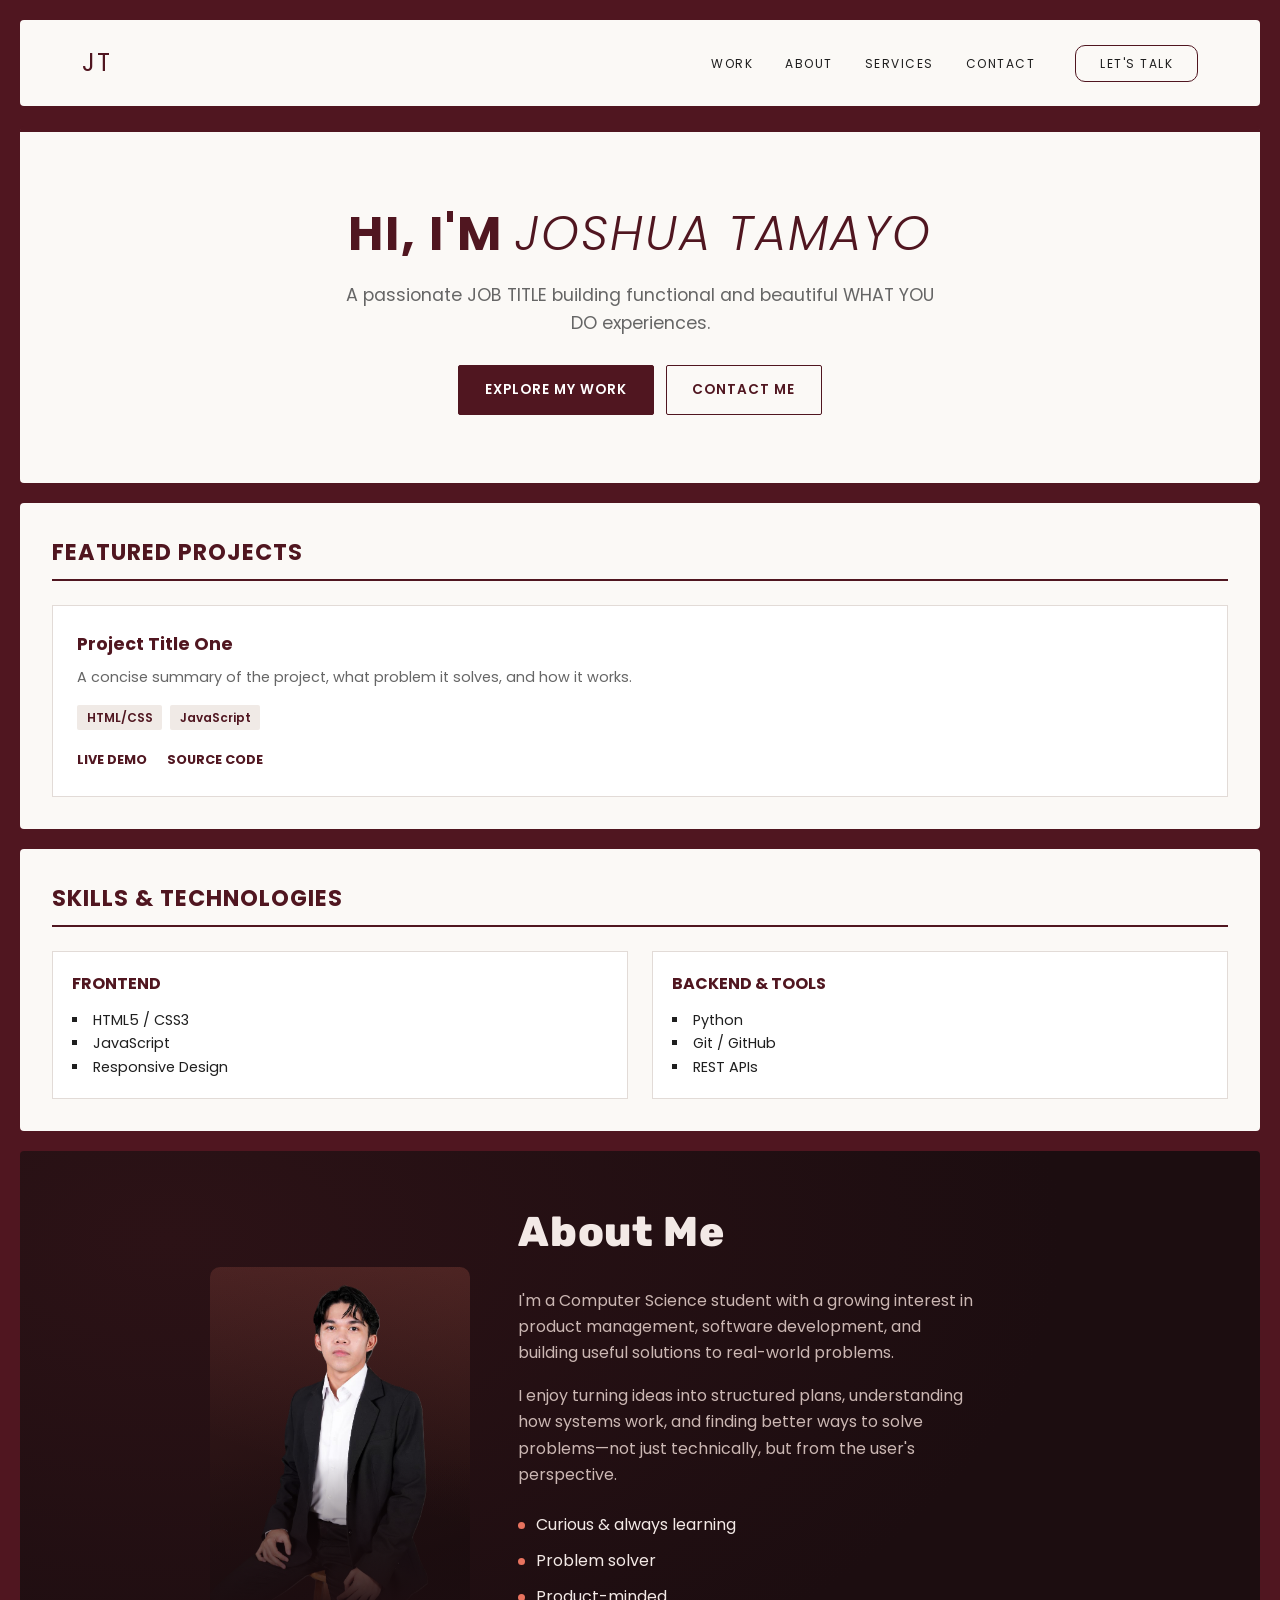
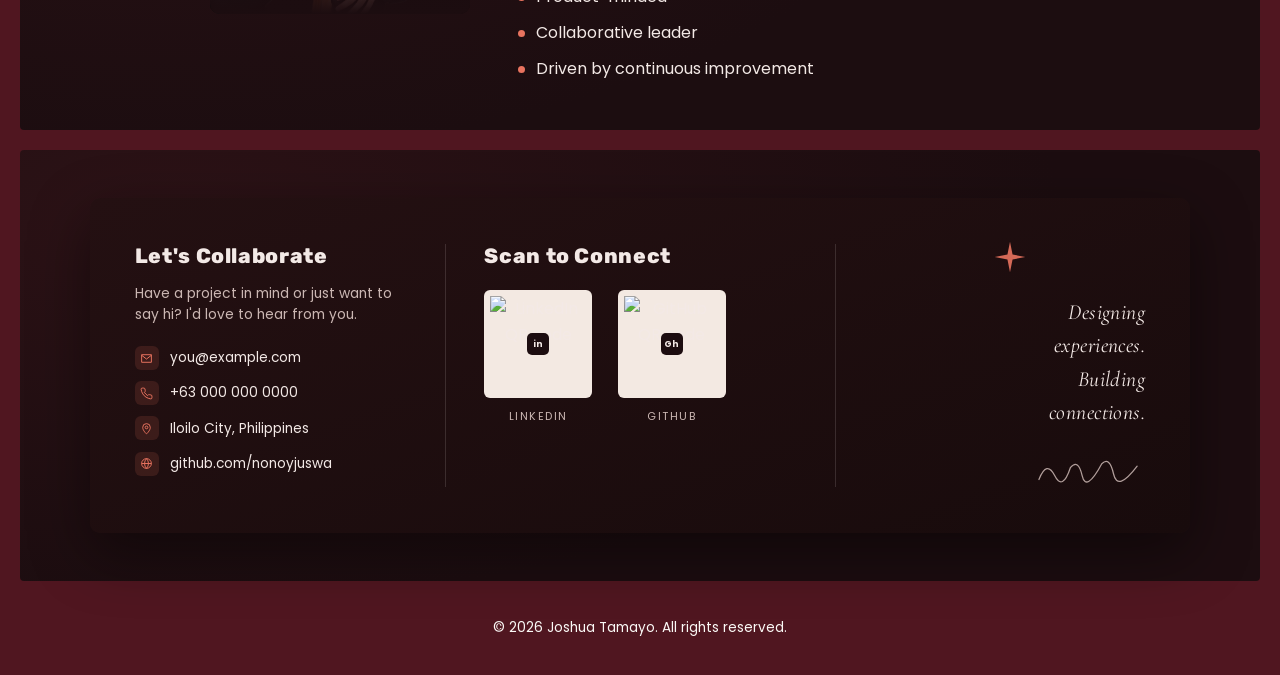
==== commit 221a529c: "separated them by files & added JS" ====
--- a/index.html
+++ b/index.html
@@ -1,373 +1,152 @@
 <!DOCTYPE html>
 <html lang="en">
-    <head>
-        <meta charset="UTF-8">
-        <meta name="viewport" content="width=device-width, initial-scale=1.0">
-        <title>Joshua Tamayo - JOB TITLE Portfolio</title>
-        <link rel="stylesheet" href="styles.css">
-        <link rel="preconnect" href="https://fonts.googleapis.com">
-        <link rel="preconnect" href="https://fonts.gstatic.com" crossorigin>
-        <link href="https://fonts.googleapis.com/css2?family=Bodoni+Moda:ital,opsz,wght@0,6..96,400;0,6..96,600;1,6..96,400&family=Montserrat:wght@300;400;500;600&family=Playfair+Display:ital@1&display=swap" rel="stylesheet">
-    </head>
-    <body>
-        <div class="hero-shell">
-            <header class="navbar">
-                <div class="logo">JT</div>
-                <nav>
-                    <ul>
-                        <li><a href="#projects">Work</a></li>
-                        <li><a href="#about">About</a></li>
-                        <li><a href="#skills">Services</a></li>
-                        <li><a href="#contact">Contact</a></li>
-                    </ul>
-                </nav>
-                <a href="#contact" class="btn-nav">Let's Talk</a>
-            </header>
-        
-            <section id="hero">
-                <div class="hero-content">
-                    <p class="hero-eyebrow">ASPIRING PRODUCT MANAGER <span class="eyebrow-line"></span></p>
-        
-                    <h1>
-                        <span class="h1-line">Build
-                            <svg class="hero-spark" viewBox="0 0 40 40" aria-hidden="true">
-                                <path d="M20 2 L23 17 L38 20 L23 23 L20 38 L17 23 L2 20 L17 17 Z"/>
-                            </svg>
-                        </span>
-                        <span class="h1-line"><em>with</em> Intent</span>
-                    </h1>
-        
-                    <p class="hero-sub">I'm Joshua Tamayo. I build digital experiences that are functional, thoughtful, and made with the user in mind.</p>
-        
-                    <div class="hero-actions">
-                        <a href="#projects" class="btn-pill">View My Work <span aria-hidden="true">&rarr;</span></a>
-                        <a href="#contact" class="btn-link">Download CV <span aria-hidden="true">&darr;</span></a>
-                    </div>
-                </div>
-        
-                <div class="hero-art">
-                    <div class="arch-outline"></div>
-                    <div class="arch">
-                        <img src="images/dsad.png" alt="Joshua Tamayo">
-                    </div>
-        
-                    <svg class="art-spark" viewBox="0 0 40 40" aria-hidden="true">
-                        <path d="M20 2 L23 17 L38 20 L23 23 L20 38 L17 23 L2 20 L17 17 Z"/>
-                    </svg>
-        
-                    <div class="hero-badge">
-                        <svg viewBox="0 0 120 120" class="badge-ring" aria-hidden="true">
-                            <defs><path id="badgeCircle" d="M60,60 m-46,0 a46,46 0 1,1 92,0 a46,46 0 1,1 -92,0"/></defs>
-                            <text><textPath href="#badgeCircle">USER-CENTERED &#8226; IMPACT-DRIVEN &#8226;</textPath></text>
-                        </svg>
-                        <span class="badge-mark">JT</span>
-                    </div>
-                </div>
-            </section>
+<head>
+  <meta charset="UTF-8">
+  <meta name="viewport" content="width=device-width, initial-scale=1.0">
+  <title>Joshua Tamayo - JOB TITLE Portfolio</title>
+  <link rel="preconnect" href="https://fonts.googleapis.com">
+  <link rel="preconnect" href="https://fonts.gstatic.com" crossorigin>
+  <link href="https://fonts.googleapis.com/css2?family=Cormorant+Garamond:ital@1&family=Poppins:wght@300;400;500;600&family=Rubik:wght@700;800&display=swap" rel="stylesheet">
+  <link rel="stylesheet" href="css/variables.css">
+  <link rel="stylesheet" href="css/base.css">
+  <link rel="stylesheet" href="css/components.css">
+  <link rel="stylesheet" href="css/sections.css">
+</head>
+<body>
+  <header class="navbar">
+    <div class="navbar__logo">JT</div>
+    <nav class="navbar__nav" aria-label="Main">
+      <ul class="navbar__list">
+        <li><a class="navbar__link" href="#projects">Work</a></li>
+        <li><a class="navbar__link" href="#about">About</a></li>
+        <li><a class="navbar__link" href="#skills">Services</a></li>
+        <li><a class="navbar__link" href="#contact">Contact</a></li>
+      </ul>
+    </nav>
+    <a class="navbar__cta" href="#contact">Let's Talk</a>
+  </header>
+
+  <main>
+    <section class="hero" id="hero">
+      <h1 class="hero__title">Hi, I'm <span class="hero__name">Joshua Tamayo</span></h1>
+      <p class="hero__lead">A passionate JOB TITLE building functional and beautiful WHAT YOU DO experiences.</p>
+      <a href="#projects" class="btn">Explore My Work</a>
+      <a href="#contact" class="btn btn--secondary">Contact Me</a>
+    </section>
+
+    <section class="section" id="projects" aria-labelledby="projects-title">
+      <h2 class="section__title" id="projects-title">Featured Projects</h2>
+      <div class="project-grid" id="project-grid">
+        <noscript>Enable JavaScript to see projects.</noscript>
+      </div>
+    </section>
+
+    <section class="section skills" id="skills" aria-labelledby="skills-title">
+      <h2 class="section__title" id="skills-title">Skills &amp; Technologies</h2>
+      <div class="skills__grid">
+        <div class="skill-group">
+          <h3 class="skill-group__title">Frontend</h3>
+          <ul class="skill-group__list">
+            <li>HTML5 / CSS3</li>
+            <li>JavaScript</li>
+            <li>Responsive Design</li>
+          </ul>
+        </div>
+        <div class="skill-group">
+          <h3 class="skill-group__title">Backend &amp; Tools</h3>
+          <ul class="skill-group__list">
+            <li>Python</li>
+            <li>Git / GitHub</li>
+            <li>REST APIs</li>
+          </ul>
+        </div>
+      </div>
+    </section>
+
+    <section class="section section--dark about" id="about" aria-labelledby="about-title">
+      <div class="about__card">
+        <div class="about__portrait">
+          <img src="images/dsad.png" alt="Joshua Tamayo">
+        </div>
+        <div>
+          <h2 class="about__title" id="about-title">About Me</h2>
+          <p class="about__text">I'm a Computer Science student with a growing interest in product management, software development, and building useful solutions to real-world problems.</p>
+          <p class="about__text">I enjoy turning ideas into structured plans, understanding how systems work, and finding better ways to solve problems&mdash;not just technically, but from the user's perspective.</p>
+          <ul class="about__traits">
+            <li class="about__trait">Curious &amp; always learning</li>
+            <li class="about__trait">Problem solver</li>
+            <li class="about__trait">Product-minded</li>
+            <li class="about__trait">Collaborative leader</li>
+            <li class="about__trait">Driven by continuous improvement</li>
+          </ul>
+        </div>
+      </div>
+    </section>
+
+    <section class="section section--dark contact" id="contact" aria-labelledby="contact-title">
+      <div class="contact__panel">
+        <div class="contact__col">
+          <h2 class="contact__title" id="contact-title">Let's Collaborate</h2>
+          <p class="contact__intro">Have a project in mind or just want to say hi? I'd love to hear from you.</p>
+          <ul class="contact__info">
+            <li class="contact__info-item">
+              <span class="contact__icon"><svg viewBox="0 0 24 24"><path d="M3 5h18v14H3z"/><path d="M3 6l9 7 9-7"/></svg></span>
+              <!-- TODO: replace with your real email -->
+              you@example.com
+            </li>
+            <li class="contact__info-item">
+              <span class="contact__icon"><svg viewBox="0 0 24 24"><path d="M22 16.9v3a2 2 0 0 1-2.2 2 19.8 19.8 0 0 1-8.6-3.1 19.5 19.5 0 0 1-6-6A19.8 19.8 0 0 1 2.1 4.2 2 2 0 0 1 4.1 2h3a2 2 0 0 1 2 1.7c.1.9.3 1.8.6 2.7a2 2 0 0 1-.4 2.1L8.1 9.7a16 16 0 0 0 6 6l1.2-1.2a2 2 0 0 1 2.1-.4c.9.3 1.8.5 2.7.6a2 2 0 0 1 1.9 2.2z"/></svg></span>
+              <!-- TODO: replace with your real phone number -->
+              +63 000 000 0000
+            </li>
+            <li class="contact__info-item">
+              <span class="contact__icon"><svg viewBox="0 0 24 24"><path d="M12 22s7-6.2 7-12a7 7 0 1 0-14 0c0 5.8 7 12 7 12z"/><circle cx="12" cy="10" r="2.5"/></svg></span>
+              Iloilo City, Philippines
+            </li>
+            <li class="contact__info-item">
+              <span class="contact__icon"><svg viewBox="0 0 24 24"><circle cx="12" cy="12" r="9"/><path d="M3 12h18M12 3a13 13 0 0 1 0 18 13 13 0 0 1 0-18z"/></svg></span>
+              github.com/nonoyjuswa
+            </li>
+          </ul>
         </div>
 
-        <section id="projects">
-            <div class="fw-head">
-                <h2 class="fw-title">
-                    <svg class="fw-spark" viewBox="0 0 40 40" aria-hidden="true">
-                        <path d="M20 2 L23 17 L38 20 L23 23 L20 38 L17 23 L2 20 L17 17 Z"/>
-                    </svg>
-                    Featured Work
-                </h2>
-                <a href="#" class="fw-all">
-                    View all projects
-                </a>
+        <div class="contact__col">
+          <h2 class="contact__title">Scan to Connect</h2>
+          <div class="contact__qr-row">
+            <div class="contact__qr-item">
+              <div class="contact__qr-frame">
+                <img src="https://api.qrserver.com/v1/create-qr-code/?size=200x200&amp;bgcolor=f3e9e2&amp;color=1c0d10&amp;data=https://www.linkedin.com/in/joshua-tamayo-iloilo/" alt="LinkedIn QR code">
+                <div class="contact__qr-badge">in</div>
+              </div>
+              <div class="contact__qr-label">LinkedIn</div>
             </div>
-        
-            <div class="fw-grid">
-        
-                <article class="fw-card">
-                    <a href="#" target="_blank" class="fw-thumb" aria-label="Open Project Title One">
-                        <span class="fw-ph" aria-hidden="true">Project One</span>
-                        <!-- <img src="images/project-one.jpg" alt="Project Title One preview"> -->
-                    </a>
-                    <div class="fw-meta">
-                        <div>
-                            <h3>Project Title One</h3>
-                            <p>HTML/CSS &middot; JavaScript</p>
-                        </div>
-                        <a href="#" target="_blank" class="fw-plus" aria-label="View Project Title One">+</a>
-                    </div>
-                </article>
-        
-                <article class="fw-card">
-                    <a href="#" target="_blank" class="fw-thumb" aria-label="Open Project Title Two">
-                        <span class="fw-ph" aria-hidden="true">Project Two</span>
-                        <!-- <img src="images/project-two.jpg" alt="Project Title Two preview"> -->
-                    </a>
-                    <div class="fw-meta">
-                        <div>
-                            <h3>Project Title Two</h3>
-                            <p>Python &middot; REST APIs</p>
-                        </div>
-                        <a href="#" target="_blank" class="fw-plus" aria-label="View Project Title Two">+</a>
-                    </div>
-                </article>
-        
-                <article class="fw-card">
-                    <a href="#" target="_blank" class="fw-thumb" aria-label="Open Project Title Three">
-                        <span class="fw-ph" aria-hidden="true">Project Three</span>
-                        <!-- <img src="images/project-three.jpg" alt="Project Title Three preview"> -->
-                    </a>
-                    <div class="fw-meta">
-                        <div>
-                            <h3>Project Title Three</h3>
-                            <p>Short description or tech</p>
-                        </div>
-                        <a href="#" target="_blank" class="fw-plus" aria-label="View Project Title Three">+</a>
-                    </div>
-                </article>
-        
+            <div class="contact__qr-item">
+              <div class="contact__qr-frame">
+                <img src="https://api.qrserver.com/v1/create-qr-code/?size=200x200&amp;bgcolor=f3e9e2&amp;color=1c0d10&amp;data=https://github.com/nonoyjuswa" alt="GitHub QR code">
+                <div class="contact__qr-badge">Gh</div>
+              </div>
+              <div class="contact__qr-label">GitHub</div>
             </div>
-        </section>
+          </div>
+        </div>
 
-        <section id="case-studies">
-            <div class="cs-head">
-                <h2 class="cs-title">
-                    <svg class="cs-spark" viewBox="0 0 40 40" aria-hidden="true">
-                        <path d="M20 2 L23 17 L38 20 L23 23 L20 38 L17 23 L2 20 L17 17 Z"/>
-                    </svg>
-                    Case Studies
-                </h2>
-                <a href="#projects" class="cs-all">
-                    See all case studies
-                    <span class="cs-arrow" aria-hidden="true">&rarr;</span>
-                </a>
-            </div>
-        
-            <div class="cs-grid">
-        
-                <article class="cs-card cs-card--wine">
-                    <div class="cs-body">
-                        <span class="cs-num">01</span>
-                        <h3>Project One</h3>
-                        <p>A short line about the result, e.g. what improved and how.</p>
-                        <a href="#" class="cs-link">View case study <span class="cs-arrow" aria-hidden="true">&rarr;</span></a>
-                    </div>
-                    <div class="cs-media">
-                        <!-- <img src="images/project-one.jpg" alt="Project One preview"> -->
-                    </div>
-                </article>
-        
-                <article class="cs-card cs-card--blush">
-                    <div class="cs-body">
-                        <span class="cs-num">02</span>
-                        <h3>Project Two</h3>
-                        <p>Redesigning a product so it tells a clearer story.</p>
-                        <a href="#" class="cs-link">View case study <span class="cs-arrow" aria-hidden="true">&rarr;</span></a>
-                    </div>
-                    <div class="cs-media">
-                        <!-- <img src="images/project-two.jpg" alt="Project Two preview"> -->
-                    </div>
-                </article>
-        
-                <article class="cs-card cs-card--blush">
-                    <div class="cs-body">
-                        <span class="cs-num">03</span>
-                        <h3>Project Three</h3>
-                        <p>Building a digital experience that inspires and converts.</p>
-                        <a href="#" class="cs-link">View case study <span class="cs-arrow" aria-hidden="true">&rarr;</span></a>
-                    </div>
-                    <div class="cs-media cs-media--arch">
-                        <!-- <img src="images/project-three.jpg" alt="Project Three preview"> -->
-                    </div>
-                </article>
-        
-            </div>
-        </section>
+        <div class="contact__col contact__col--tagline">
+          <svg class="contact__spark" viewBox="0 0 40 40" fill="none" aria-hidden="true">
+            <path d="M20 2 L23 17 L38 20 L23 23 L20 38 L17 23 L2 20 L17 17 Z" fill="var(--coral)" opacity="0.9"/>
+          </svg>
+          <p class="contact__tagline">Designing<br>experiences.<br>Building<br>connections.</p>
+          <svg class="contact__signature" viewBox="0 0 140 50" fill="none" aria-hidden="true">
+            <path d="M5 35 Q15 10 25 30 T45 20 Q55 8 60 30 T85 15 Q95 5 100 28 T130 18" stroke="var(--light-muted)" stroke-width="1.6" fill="none" stroke-linecap="round"/>
+          </svg>
+        </div>
+      </div>
+    </section>
+  </main>
 
-       <section id="skills">
-            <div class="wd-layout">
-        
-                <div class="wd-intro">
-                    <h2>What I Do</h2>
-                    <span class="wd-rule"></span>
-                </div>
-        
-                <div class="wd-grid">
-        
-                    <article class="wd-card">
-                        <span class="wd-icon">
-                            <svg viewBox="0 0 24 24" aria-hidden="true"><path d="M8 7l-5 5 5 5"/><path d="M16 7l5 5-5 5"/><path d="M14 4l-4 16"/></svg>
-                        </span>
-                        <h3>Web Development</h3>
-                        <p>Building responsive, accessible websites with HTML, CSS, and JavaScript.</p>
-                    </article>
-        
-                    <article class="wd-card">
-                        <span class="wd-icon">
-                            <svg viewBox="0 0 24 24" aria-hidden="true"><rect x="3" y="4" width="18" height="16" rx="2"/><path d="M3 9h18"/><path d="M9 9v11"/></svg>
-                        </span>
-                        <h3>Product Thinking</h3>
-                        <p>Turning ideas into structured plans, always from the user's perspective.</p>
-                    </article>
-        
-                    <article class="wd-card">
-                        <span class="wd-icon">
-                            <svg viewBox="0 0 24 24" aria-hidden="true"><rect x="3" y="4" width="18" height="6" rx="1.5"/><rect x="3" y="14" width="18" height="6" rx="1.5"/><path d="M7 7h.01M7 17h.01"/></svg>
-                        </span>
-                        <h3>Backend &amp; APIs</h3>
-                        <p>Creating reliable logic and REST APIs with Python to power the front end.</p>
-                    </article>
-        
-                    <article class="wd-card">
-                        <span class="wd-icon">
-                            <svg viewBox="0 0 24 24" aria-hidden="true"><circle cx="6" cy="6" r="2.5"/><circle cx="18" cy="12" r="2.5"/><circle cx="6" cy="18" r="2.5"/><path d="M8.5 6.5L15.5 11M8.5 17.5L15.5 13"/></svg>
-                        </span>
-                        <h3>Problem Solving</h3>
-                        <p>Understanding how systems work and finding better ways to improve them.</p>
-                    </article>
-        
-                    <article class="wd-card">
-                        <span class="wd-icon">
-                            <svg viewBox="0 0 24 24" aria-hidden="true"><circle cx="6" cy="5" r="2.2"/><circle cx="6" cy="19" r="2.2"/><circle cx="18" cy="9" r="2.2"/><path d="M6 7.2v9.6"/><path d="M18 11.2c0 4-6 3-12 5.6"/></svg>
-                        </span>
-                        <h3>Collaboration</h3>
-                        <p>Working in teams with Git and GitHub, leading with clear communication.</p>
-                    </article>
-        
-                </div>
-            </div>
-        </section>
+  <footer class="site-footer">
+    <p>&copy; 2026 Joshua Tamayo. All rights reserved.</p>
+  </footer>
 
-        <section id="about"> 
-            <!-- decorative wireframe globe (top right) -->
-            <svg class="ab-globe" viewBox="0 0 200 200" aria-hidden="true">
-                <circle cx="100" cy="100" r="90"/>
-                <ellipse cx="100" cy="100" rx="90" ry="34"/>
-                <ellipse cx="100" cy="100" rx="90" ry="62"/>
-                <ellipse cx="100" cy="100" rx="34" ry="90"/>
-                <ellipse cx="100" cy="100" rx="62" ry="90"/>
-                <path d="M100 10v180M10 100h180"/>
-            </svg>
-        
-            <div class="ab-layout">
-        
-                <!-- LEFT: About me -->
-                <div class="ab-col ab-col-about">
-                    <h2 class="ab-label">About Me</h2>
-        
-                    <div class="ab-about-row">
-                        <div class="ab-portrait">
-                            <img src="images/dsad.png" alt="Joshua Tamayo">
-                        </div>
-        
-                        <div class="ab-text">
-                            <p>I'm a Computer Science student with a growing interest in product management, software development, and building useful solutions to real-world problems.</p>
-                            <p>I enjoy turning ideas into structured plans and finding better ways to solve problems, not just technically, but from the user's perspective.</p>
-        
-                            <ul class="ab-traits">
-                                <li>Curious &amp; always learning</li>
-                                <li>Problem solver</li>
-                                <li>Product-minded</li>
-                                <li>Collaborative leader</li>
-                                <li>Driven by continuous improvement</li>
-                            </ul>
-                        </div>
-                    </div>
-                </div>
-        
-                <!-- RIGHT: Tools + quote -->
-                <div class="ab-col ab-col-tools">
-                    <h2 class="ab-label">Tools I Use</h2>
-        
-                    <ul class="ab-tools">
-                        <li><span class="ab-tile">VS</span><span class="ab-tool-name">VS Code</span></li>
-                        <li><span class="ab-tile">Gh</span><span class="ab-tool-name">GitHub</span></li>
-                        <li><span class="ab-tile">Py</span><span class="ab-tool-name">Python</span></li>
-                        <li><span class="ab-tile">JS</span><span class="ab-tool-name">JavaScript</span></li>
-                        <li><span class="ab-tile">Fg</span><span class="ab-tool-name">Figma</span></li>
-                    </ul>
-        
-                    <!-- Swap this for a real testimonial or a personal quote -->
-                    <blockquote class="ab-quote">
-                        <span class="ab-quote-mark" aria-hidden="true">&ldquo;</span>
-                        <p>Joshua turns ideas into clear plans and follows through. He always thinks about the user first.</p>
-                        <cite>&mdash; Teammate Feedback</cite>
-                    </blockquote>
-                </div>
-        
-            </div>
-        </section>
-        
-
-        <section id="contact">
-            <div class="contact-panel">
-
-                <div class="contact-col contact-col-collab">
-                    <h3>Let's Collaborate</h3>
-                    <p>Have a project in mind or just want to say hi? I'd love to hear from you.</p>
-
-                    <ul class="contact-info-list">
-                        <li>
-                            <span class="contact-icon">
-                                <svg viewBox="0 0 24 24"><path d="M3 5h18v14H3z"/><path d="M3 6l9 7 9-7"/></svg>
-                            </span>
-                            <!-- TODO: replace with your real email -->
-                            you@example.com
-                        </li>
-                        <li>
-                            <span class="contact-icon">
-                                <svg viewBox="0 0 24 24"><path d="M22 16.9v3a2 2 0 0 1-2.2 2 19.8 19.8 0 0 1-8.6-3.1 19.5 19.5 0 0 1-6-6A19.8 19.8 0 0 1 2.1 4.2 2 2 0 0 1 4.1 2h3a2 2 0 0 1 2 1.7c.1.9.3 1.8.6 2.7a2 2 0 0 1-.4 2.1L8.1 9.7a16 16 0 0 0 6 6l1.2-1.2a2 2 0 0 1 2.1-.4c.9.3 1.8.5 2.7.6a2 2 0 0 1 1.9 2.2z"/></svg>
-                            </span>
-                            <!-- TODO: replace with your real phone number -->
-                            +63 000 000 0000
-                        </li>
-                        <li>
-                            <span class="contact-icon">
-                                <svg viewBox="0 0 24 24"><path d="M12 22s7-6.2 7-12a7 7 0 1 0-14 0c0 5.8 7 12 7 12z"/><circle cx="12" cy="10" r="2.5"/></svg>
-                            </span>
-                            Iloilo City, Philippines
-                        </li>
-                        <li>
-                            <span class="contact-icon">
-                                <svg viewBox="0 0 24 24"><circle cx="12" cy="12" r="9"/><path d="M3 12h18M12 3a13 13 0 0 1 0 18 13 13 0 0 1 0-18z"/></svg>
-                            </span>
-                            github.com/nonoyjuswa
-                        </li>
-                    </ul>
-                </div>
-
-                <div class="contact-col contact-col-qr">
-                    <h3>Scan to Connect</h3>
-                    <div class="contact-qr-row">
-                        <div class="contact-qr-item">
-                            <div class="contact-qr-frame">
-                                <img src="https://api.qrserver.com/v1/create-qr-code/?size=200x200&bgcolor=f3e9e2&color=1c0d10&data=https://www.linkedin.com/in/joshua-tamayo-iloilo/" alt="LinkedIn QR code">
-                                <div class="contact-qr-badge">in</div>
-                            </div>
-                            <div class="contact-qr-label">LinkedIn</div>
-                        </div>
-                        <div class="contact-qr-item">
-                            <div class="contact-qr-frame">
-                                <img src="https://api.qrserver.com/v1/create-qr-code/?size=200x200&bgcolor=f3e9e2&color=1c0d10&data=https://github.com/nonoyjuswa" alt="GitHub QR code">
-                                <div class="contact-qr-badge">Gh</div>
-                            </div>
-                            <div class="contact-qr-label">GitHub</div>
-                        </div>
-                    </div>
-                </div>
-
-                <div class="contact-col contact-col-tagline">
-                    <svg class="contact-spark" viewBox="0 0 40 40" fill="none">
-                        <path d="M20 2 L23 17 L38 20 L23 23 L20 38 L17 23 L2 20 L17 17 Z" fill="var(--contact-accent)" opacity="0.9"/>
-                    </svg>
-                    <p class="contact-tagline">Designing<br>experiences.<br>Building<br>connections.</p>
-                    <svg class="contact-signature" viewBox="0 0 140 50" fill="none">
-                        <path d="M5 35 Q15 10 25 30 T45 20 Q55 8 60 30 T85 15 Q95 5 100 28 T130 18" stroke="var(--contact-text-muted)" stroke-width="1.6" fill="none" stroke-linecap="round"/>
-                    </svg>
-                </div>
-            </div>
-        </section>
-            
-        <footer>
-            <p>&copy; 2026 Joshua Tamayo. All rights reserved.</p>
-        </footer>
-
-    </body>
+  <script type="module" src="js/main.js"></script>
+</body>
 </html>
--- a/css/variables.css
+++ b/css/variables.css
@@ -0,0 +1,23 @@
+/* Design tokens: change the palette or fonts here only */
+:root {
+  --burgundy: #501620;
+  --cream: #fbf9f6;
+  --ink: #1f1f1f;
+  --muted: #666666;
+  --border: #e2dbd7;
+  --white: #ffffff;
+  --chip: #f0eae6;
+
+  --dark-deep: #1c0d10;
+  --dark-mid: #2c1216;
+  --dark-panel: linear-gradient(160deg, #241012, #180b0c);
+  --coral: #e8735f;
+  --light: #f3e9e6;
+  --light-muted: #cbb7b3;
+  --line: rgba(243, 233, 230, 0.14);
+  --qr-bg: #f3e9e2;
+
+  --font-body: 'Poppins', 'Helvetica Neue', Arial, sans-serif;
+  --font-display: 'Rubik', 'Helvetica Neue', Arial, sans-serif;
+  --font-accent: 'Cormorant Garamond', Georgia, serif;
+}
--- a/css/base.css
+++ b/css/base.css
@@ -0,0 +1,43 @@
+/* Reset, page defaults, shared section layout */
+* { box-sizing: border-box; margin: 0; padding: 0; }
+
+html { scroll-behavior: smooth; }
+@media (prefers-reduced-motion: reduce) { html { scroll-behavior: auto; } }
+
+body {
+  font-family: var(--font-body);
+  background-color: var(--burgundy);
+  color: var(--ink);
+  line-height: 1.6;
+  padding: 20px;
+}
+
+.section {
+  background-color: var(--cream);
+  padding: 2rem;
+  margin-bottom: 20px;
+  border-radius: 4px;
+}
+
+.section--dark {
+  background: radial-gradient(120% 150% at 12% 15%, var(--dark-mid) 0%, var(--dark-deep) 60%);
+  padding: 3rem 2rem;
+  color: var(--light);
+}
+
+.section__title {
+  font-size: 1.4rem;
+  text-transform: uppercase;
+  letter-spacing: 1px;
+  color: var(--burgundy);
+  border-bottom: 2px solid var(--burgundy);
+  padding-bottom: 0.5rem;
+  margin-bottom: 1.5rem;
+}
+
+.site-footer {
+  text-align: center;
+  color: var(--cream);
+  font-size: 0.85rem;
+  padding: 1rem 0;
+}
--- a/css/components.css
+++ b/css/components.css
@@ -0,0 +1,87 @@
+/* Reusable pieces: navbar, buttons, cards */
+
+/* Navbar */
+.navbar {
+  display: flex;
+  justify-content: space-between;
+  align-items: center;
+  padding: 1.5rem 5%;
+  margin-bottom: 20px;
+  background-color: var(--cream);
+  border-radius: 4px;
+}
+.navbar__logo { font-size: 1.5rem; letter-spacing: 2px; color: var(--burgundy); }
+.navbar__nav { margin-left: auto; margin-right: 2.5rem; }
+.navbar__list { display: flex; list-style: none; gap: 2rem; }
+.navbar__link {
+  text-decoration: none;
+  letter-spacing: 1.5px;
+  text-transform: uppercase;
+  font-size: 0.75rem;
+  color: var(--ink);
+  transition: color 0.2s ease;
+}
+.navbar__link:hover { color: var(--burgundy); }
+.navbar__cta {
+  border: 1px solid var(--burgundy);
+  padding: 0.5rem 1.5rem;
+  border-radius: 10px;
+  color: var(--ink);
+  text-decoration: none;
+  font-size: 0.75rem;
+  letter-spacing: 1.5px;
+  text-transform: uppercase;
+}
+
+/* Buttons */
+.btn {
+  display: inline-block;
+  padding: 0.8rem 1.6rem;
+  margin: 0.25rem;
+  background-color: var(--burgundy);
+  color: var(--white);
+  border: 1px solid var(--burgundy);
+  border-radius: 2px;
+  text-decoration: none;
+  font-size: 0.85rem;
+  font-weight: 600;
+  letter-spacing: 1px;
+  text-transform: uppercase;
+  transition: opacity 0.2s ease;
+}
+.btn:hover { opacity: 0.85; }
+.btn--secondary { background-color: transparent; color: var(--burgundy); }
+
+/* Project card */
+.project-grid {
+  display: grid;
+  grid-template-columns: repeat(auto-fit, minmax(280px, 1fr));
+  gap: 1.5rem;
+}
+.project-card { border: 1px solid var(--border); padding: 1.5rem; background: var(--white); }
+.project-card__title { font-size: 1.1rem; color: var(--burgundy); margin-bottom: 0.5rem; }
+.project-card__summary { font-size: 0.9rem; color: var(--muted); margin-bottom: 1rem; }
+.project-card__tags { display: flex; flex-wrap: wrap; gap: 0.5rem; list-style: none; margin-bottom: 1rem; }
+.project-card__tag {
+  background: var(--chip);
+  color: var(--burgundy);
+  font-size: 0.75rem;
+  font-weight: 600;
+  padding: 0.2rem 0.6rem;
+  border-radius: 2px;
+}
+.project-card__link {
+  display: inline-block;
+  margin-right: 1rem;
+  font-size: 0.8rem;
+  font-weight: 700;
+  text-transform: uppercase;
+  color: var(--burgundy);
+  text-decoration: none;
+}
+
+/* Skill group */
+.skills__grid { display: grid; grid-template-columns: repeat(auto-fit, minmax(200px, 1fr)); gap: 1.5rem; }
+.skill-group { background: var(--white); border: 1px solid var(--border); padding: 1.2rem; }
+.skill-group__title { font-size: 1rem; text-transform: uppercase; margin-bottom: 0.8rem; color: var(--burgundy); }
+.skill-group__list { list-style: square inside; font-size: 0.9rem; }
--- a/css/sections.css
+++ b/css/sections.css
@@ -0,0 +1,154 @@
+/* Page-specific layout: hero, about, contact */
+
+/* Hero */
+.hero {
+  background-color: var(--cream);
+  padding: 4rem 2rem;
+  text-align: center;
+  border-radius: 4px;
+  margin-bottom: 20px;
+  border-top: 6px solid var(--burgundy);
+}
+.hero__title {
+  font-size: 3rem;
+  letter-spacing: 2px;
+  text-transform: uppercase;
+  color: var(--burgundy);
+  margin-bottom: 0.5rem;
+}
+.hero__name { font-style: italic; font-weight: 300; }
+.hero__lead { color: var(--muted); font-size: 1.1rem; max-width: 600px; margin: 0 auto 1.5rem; }
+
+/* About */
+.about__card {
+  max-width: 860px;
+  margin: 0 auto;
+  display: grid;
+  grid-template-columns: 260px 1fr;
+  gap: 3rem;
+  align-items: center;
+}
+.about__portrait {
+  position: relative;
+  aspect-ratio: 3 / 4;
+  border-radius: 10px;
+  overflow: hidden;
+  background: linear-gradient(200deg, rgba(232,115,95,.15), transparent 60%), linear-gradient(160deg, #3a1a1c, #150a0b);
+}
+.about__portrait::after {
+  content: "";
+  position: absolute;
+  inset: 0;
+  background: linear-gradient(to top, var(--dark-deep) 0%, transparent 45%);
+  pointer-events: none;
+}
+.about__portrait img { position: absolute; inset: 0; width: 100%; height: 100%; object-fit: cover; }
+.about__title {
+  font-family: var(--font-display);
+  font-weight: 800;
+  font-size: clamp(1.9rem, 3.4vw, 2.6rem);
+  letter-spacing: 0.02em;
+  color: var(--light);
+  margin-bottom: 1.4rem;
+}
+.about__text { color: var(--light-muted); max-width: 46ch; margin-bottom: 1rem; line-height: 1.65; }
+.about__traits { list-style: none; margin-top: 1.5rem; display: flex; flex-direction: column; gap: 0.65rem; }
+.about__trait { display: flex; align-items: center; gap: 0.7rem; color: var(--light); }
+.about__trait::before {
+  content: "";
+  width: 7px;
+  height: 7px;
+  border-radius: 50%;
+  background: var(--coral);
+  flex-shrink: 0;
+}
+
+/* Contact */
+.contact__panel {
+  max-width: 1100px;
+  margin: 0 auto;
+  border-radius: 10px;
+  background: var(--dark-panel);
+  box-shadow: 0 20px 60px rgba(0, 0, 0, 0.45);
+  display: grid;
+  grid-template-columns: 1.15fr 1.3fr 1fr;
+  gap: 2.4rem;
+  padding: 2.6rem 2.8rem;
+}
+.contact__col { position: relative; padding-right: 2.4rem; }
+.contact__col:not(:last-child)::after {
+  content: "";
+  position: absolute;
+  top: 4px; bottom: 4px; right: 0;
+  width: 1px;
+  background: var(--line);
+}
+.contact__title {
+  font-family: var(--font-display);
+  font-weight: 800;
+  font-size: 1.3rem;
+  letter-spacing: 0.03em;
+  margin-bottom: 0.7rem;
+  color: var(--light);
+}
+.contact__intro { font-size: 0.86rem; color: var(--light-muted); line-height: 1.5; margin-bottom: 1.3rem; max-width: 30ch; }
+
+.contact__info { list-style: none; display: flex; flex-direction: column; gap: 0.7rem; }
+.contact__info-item { display: flex; align-items: center; gap: 0.7rem; font-size: 0.85rem; color: var(--light); }
+.contact__icon {
+  width: 24px; height: 24px;
+  border-radius: 6px;
+  background: rgba(232, 115, 95, 0.14);
+  display: flex; align-items: center; justify-content: center;
+  flex-shrink: 0;
+}
+.contact__icon svg { width: 13px; height: 13px; stroke: var(--coral); fill: none; stroke-width: 1.8; }
+
+.contact__qr-row { display: flex; gap: 1.6rem; margin-top: 1.1rem; }
+.contact__qr-item { text-align: center; }
+.contact__qr-frame {
+  position: relative;
+  width: 108px; height: 108px;
+  padding: 6px;
+  background: var(--qr-bg);
+  border-radius: 6px;
+  display: flex; align-items: center; justify-content: center;
+}
+.contact__qr-frame img { width: 100%; height: 100%; display: block; }
+.contact__qr-badge {
+  position: absolute;
+  width: 22px; height: 22px;
+  background: var(--dark-deep);
+  color: var(--light);
+  border-radius: 5px;
+  font-size: 0.55rem;
+  font-weight: 700;
+  display: flex; align-items: center; justify-content: center;
+}
+.contact__qr-label { margin-top: 0.6rem; font-size: 0.68rem; letter-spacing: 0.14em; color: var(--light-muted); text-transform: uppercase; }
+
+.contact__col--tagline {
+  display: flex;
+  flex-direction: column;
+  align-items: flex-end;
+  justify-content: center;
+  text-align: right;
+  padding-right: 0;
+}
+.contact__spark { width: 34px; height: 34px; margin-bottom: 1.4rem; align-self: center; }
+.contact__tagline { font-family: var(--font-accent); font-style: italic; font-size: 1.35rem; line-height: 1.55; color: var(--light); letter-spacing: 0.02em; }
+.contact__signature { margin-top: 1.4rem; width: 110px; opacity: 0.85; }
+
+/* Responsive */
+@media (max-width: 820px) {
+  .contact__panel { grid-template-columns: 1fr; padding: 2rem; }
+  .contact__col { padding-right: 0; padding-bottom: 2rem; }
+  .contact__col:not(:last-child)::after { top: auto; bottom: 0; left: 0; right: 0; width: auto; height: 1px; }
+  .contact__col--tagline { align-items: center; text-align: center; }
+}
+@media (max-width: 640px) {
+  .about__card { grid-template-columns: 1fr; text-align: center; }
+  .about__portrait { max-width: 220px; margin: 0 auto; }
+  .about__text { margin-left: auto; margin-right: auto; }
+  .about__trait { justify-content: center; }
+}
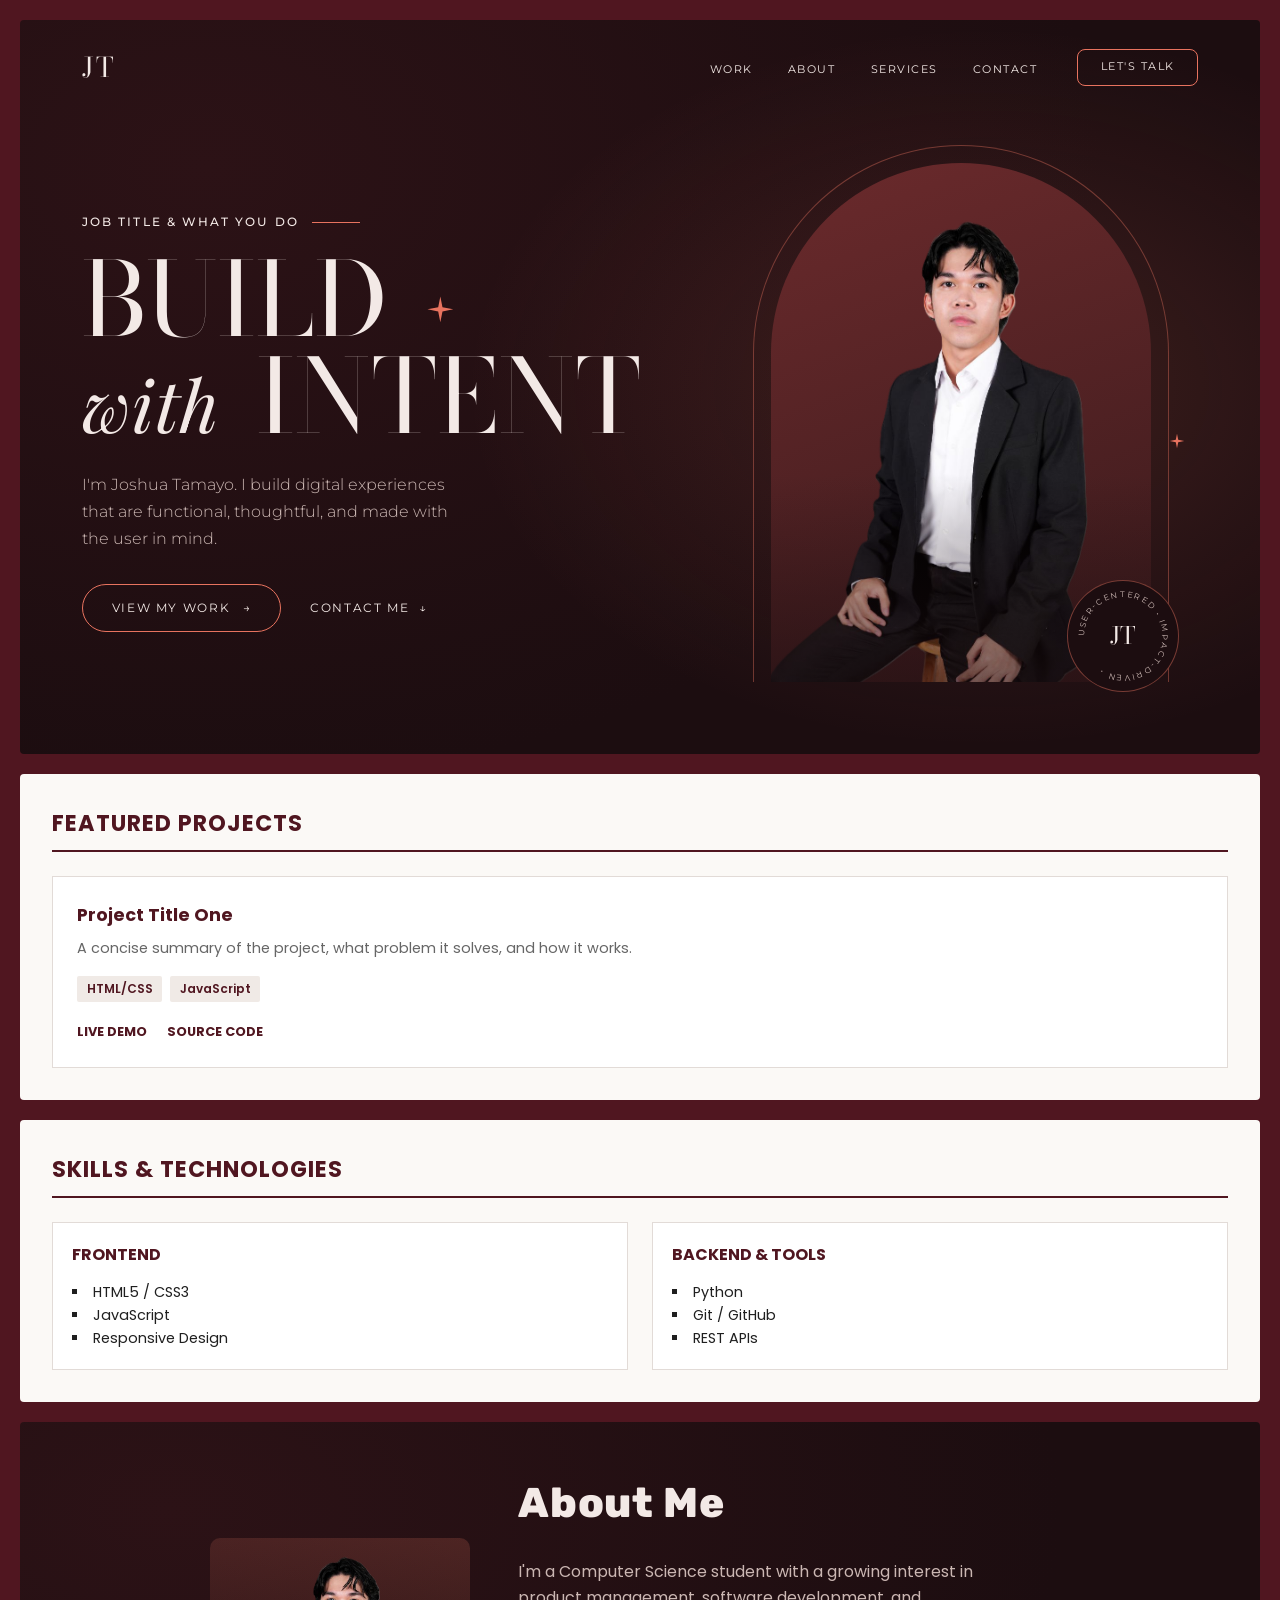
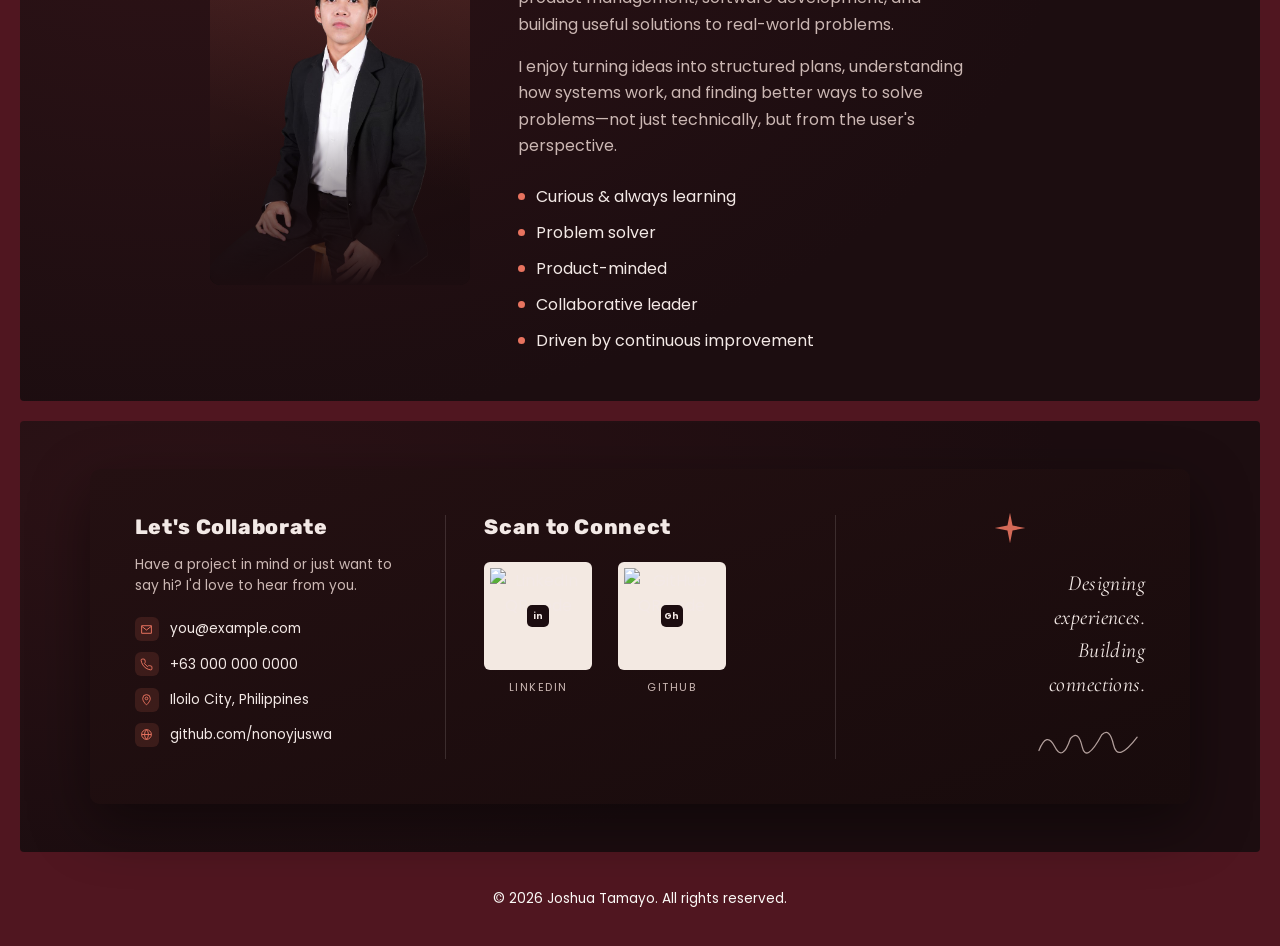
==== commit d5d02fae: "Reverted hero page" ====
--- a/index.html
+++ b/index.html
@@ -6,33 +6,60 @@
   <title>Joshua Tamayo - JOB TITLE Portfolio</title>
   <link rel="preconnect" href="https://fonts.googleapis.com">
   <link rel="preconnect" href="https://fonts.gstatic.com" crossorigin>
-  <link href="https://fonts.googleapis.com/css2?family=Cormorant+Garamond:ital@1&family=Poppins:wght@300;400;500;600&family=Rubik:wght@700;800&display=swap" rel="stylesheet">
+  <link href="https://fonts.googleapis.com/css2?family=Bodoni+Moda:wght@400&family=Cormorant+Garamond:ital@1&family=Montserrat:wght@300;500&family=Playfair+Display:ital@1&family=Poppins:wght@300;400;500;600&family=Rubik:wght@700;800&display=swap" rel="stylesheet">
   <link rel="stylesheet" href="css/variables.css">
   <link rel="stylesheet" href="css/base.css">
   <link rel="stylesheet" href="css/components.css">
+  <link rel="stylesheet" href="css/hero.css">
   <link rel="stylesheet" href="css/sections.css">
 </head>
 <body>
-  <header class="navbar">
-    <div class="navbar__logo">JT</div>
-    <nav class="navbar__nav" aria-label="Main">
-      <ul class="navbar__list">
-        <li><a class="navbar__link" href="#projects">Work</a></li>
-        <li><a class="navbar__link" href="#about">About</a></li>
-        <li><a class="navbar__link" href="#skills">Services</a></li>
-        <li><a class="navbar__link" href="#contact">Contact</a></li>
-      </ul>
-    </nav>
-    <a class="navbar__cta" href="#contact">Let's Talk</a>
-  </header>
+  <div class="hero-shell">
+    <header class="navbar">
+      <div class="navbar__logo">JT</div>
+      <nav class="navbar__nav" aria-label="Main">
+        <ul class="navbar__list">
+          <li><a class="navbar__link" href="#projects">Work</a></li>
+          <li><a class="navbar__link" href="#about">About</a></li>
+          <li><a class="navbar__link" href="#skills">Services</a></li>
+          <li><a class="navbar__link" href="#contact">Contact</a></li>
+        </ul>
+      </nav>
+      <a class="navbar__cta" href="#contact">Let's Talk</a>
+    </header>
+
+    <section class="hero" id="hero">
+      <div class="hero__content">
+        <p class="hero__eyebrow">JOB TITLE &amp; WHAT YOU DO <span class="hero__eyebrow-line"></span></p>
+        <h1 class="hero__title">
+          <span class="hero__line">Build
+            <svg class="hero__spark" viewBox="0 0 40 40" aria-hidden="true"><path d="M20 2 L23 17 L38 20 L23 23 L20 38 L17 23 L2 20 L17 17 Z"/></svg>
+          </span>
+          <span class="hero__line"><em>with</em> Intent</span>
+        </h1>
+        <p class="hero__sub">I'm Joshua Tamayo. I build digital experiences that are functional, thoughtful, and made with the user in mind.</p>
+        <div class="hero__actions">
+          <a href="#projects" class="hero__pill">View My Work <span aria-hidden="true">&rarr;</span></a>
+          <a href="#contact" class="hero__link">Contact Me <span aria-hidden="true">&darr;</span></a>
+        </div>
+      </div>
+
+      <div class="hero__art">
+        <div class="hero__arch-outline"></div>
+        <div class="hero__arch"><img src="images/dsad.png" alt="Joshua Tamayo"></div>
+        <svg class="hero__art-spark" viewBox="0 0 40 40" aria-hidden="true"><path d="M20 2 L23 17 L38 20 L23 23 L20 38 L17 23 L2 20 L17 17 Z"/></svg>
+        <div class="hero__badge">
+          <svg viewBox="0 0 120 120" class="hero__badge-ring" aria-hidden="true">
+            <defs><path id="badgeCircle" d="M60,60 m-46,0 a46,46 0 1,1 92,0 a46,46 0 1,1 -92,0"/></defs>
+            <text><textPath href="#badgeCircle">USER-CENTERED &#8226; IMPACT-DRIVEN &#8226;</textPath></text>
+          </svg>
+          <span class="hero__badge-mark">JT</span>
+        </div>
+      </div>
+    </section>
+  </div>
 
   <main>
-    <section class="hero" id="hero">
-      <h1 class="hero__title">Hi, I'm <span class="hero__name">Joshua Tamayo</span></h1>
-      <p class="hero__lead">A passionate JOB TITLE building functional and beautiful WHAT YOU DO experiences.</p>
-      <a href="#projects" class="btn">Explore My Work</a>
-      <a href="#contact" class="btn btn--secondary">Contact Me</a>
-    </section>
 
     <section class="section" id="projects" aria-labelledby="projects-title">
       <h2 class="section__title" id="projects-title">Featured Projects</h2>
--- a/css/variables.css
+++ b/css/variables.css
@@ -19,5 +19,8 @@
 
   --font-body: 'Poppins', 'Helvetica Neue', Arial, sans-serif;
   --font-display: 'Rubik', 'Helvetica Neue', Arial, sans-serif;
+  --font-hero: 'Bodoni Moda', Georgia, serif;
+  --font-ui: 'Montserrat', 'Helvetica Neue', Arial, sans-serif;
+  --font-italic: 'Playfair Display', Georgia, serif;
   --font-accent: 'Cormorant Garamond', Georgia, serif;
 }
--- a/css/components.css
+++ b/css/components.css
@@ -1,37 +1,4 @@
 /* Reusable pieces: navbar, buttons, cards */
-
-/* Navbar */
-.navbar {
-  display: flex;
-  justify-content: space-between;
-  align-items: center;
-  padding: 1.5rem 5%;
-  margin-bottom: 20px;
-  background-color: var(--cream);
-  border-radius: 4px;
-}
-.navbar__logo { font-size: 1.5rem; letter-spacing: 2px; color: var(--burgundy); }
-.navbar__nav { margin-left: auto; margin-right: 2.5rem; }
-.navbar__list { display: flex; list-style: none; gap: 2rem; }
-.navbar__link {
-  text-decoration: none;
-  letter-spacing: 1.5px;
-  text-transform: uppercase;
-  font-size: 0.75rem;
-  color: var(--ink);
-  transition: color 0.2s ease;
-}
-.navbar__link:hover { color: var(--burgundy); }
-.navbar__cta {
-  border: 1px solid var(--burgundy);
-  padding: 0.5rem 1.5rem;
-  border-radius: 10px;
-  color: var(--ink);
-  text-decoration: none;
-  font-size: 0.75rem;
-  letter-spacing: 1.5px;
-  text-transform: uppercase;
-}
 
 /* Buttons */
 .btn {
--- a/css/hero.css
+++ b/css/hero.css
@@ -0,0 +1,185 @@
+/* Hero shell: navbar + hero (dark wine panel with arch portrait) */
+.hero-shell {
+  position: relative;
+  overflow: hidden;
+  margin-bottom: 20px;
+  border-radius: 4px;
+  background:
+    radial-gradient(60% 70% at 78% 50%, rgba(232, 115, 95, 0.16) 0%, transparent 70%),
+    radial-gradient(120% 140% at 15% 20%, var(--dark-mid) 0%, var(--dark-deep) 60%);
+  color: var(--light);
+}
+
+/* Navbar */
+.navbar { display: flex; justify-content: space-between; align-items: center; padding: 1.6rem 5%; }
+.navbar__logo { font-family: var(--font-hero); font-size: 1.7rem; letter-spacing: 2px; color: var(--light); }
+.navbar__nav { margin-left: auto; margin-right: 2.5rem; }
+.navbar__list { display: flex; list-style: none; gap: 2.2rem; }
+.navbar__link {
+  font-family: var(--font-ui);
+  text-decoration: none;
+  letter-spacing: 1.5px;
+  text-transform: uppercase;
+  font-size: 0.7rem;
+  color: var(--light);
+  transition: color 0.2s ease;
+}
+.navbar__link:hover { color: var(--coral); }
+.navbar__cta {
+  font-family: var(--font-ui);
+  border: 1px solid var(--coral);
+  padding: 0.55rem 1.4rem;
+  border-radius: 8px;
+  color: var(--light);
+  text-decoration: none;
+  font-size: 0.7rem;
+  letter-spacing: 1.5px;
+  text-transform: uppercase;
+  transition: background 0.2s ease;
+}
+.navbar__cta:hover { background: rgba(232, 115, 95, 0.15); }
+
+/* Hero layout */
+.hero {
+  display: grid;
+  grid-template-columns: 1.25fr 1fr;
+  gap: 3rem;
+  align-items: center;
+  padding: 3rem 5% 4.5rem;
+}
+.hero__eyebrow {
+  display: flex;
+  align-items: center;
+  gap: 0.8rem;
+  font-family: var(--font-ui);
+  font-size: 0.72rem;
+  font-weight: 500;
+  letter-spacing: 0.18em;
+  text-transform: uppercase;
+  margin-bottom: 1.2rem;
+}
+.hero__eyebrow-line { width: 48px; height: 1px; background: var(--coral); }
+.hero__title {
+  font-family: var(--font-hero);
+  font-weight: 400;
+  text-transform: uppercase;
+  letter-spacing: 0.01em;
+  line-height: 0.95;
+  font-size: clamp(3.2rem, 8vw, 6.4rem);
+  color: var(--light);
+  margin-bottom: 1.6rem;
+}
+.hero__line { display: block; position: relative; }
+.hero__title em {
+  font-family: var(--font-italic);
+  font-style: italic;
+  text-transform: none;
+  font-weight: 400;
+  font-size: 0.7em;
+  margin-right: 0.15em;
+}
+.hero__spark { position: absolute; left: 58%; top: 46%; width: 0.28em; height: 0.28em; fill: var(--coral); }
+.hero__sub {
+  font-family: var(--font-ui);
+  font-weight: 300;
+  font-size: 1rem;
+  line-height: 1.7;
+  color: var(--light-muted);
+  max-width: 34ch;
+  margin-bottom: 2rem;
+}
+.hero__actions { display: flex; align-items: center; gap: 1.8rem; flex-wrap: wrap; }
+.hero__pill {
+  font-family: var(--font-ui);
+  display: inline-flex;
+  align-items: center;
+  gap: 0.8rem;
+  padding: 0.85rem 1.8rem;
+  border: 1px solid var(--coral);
+  border-radius: 999px;
+  color: var(--light);
+  text-decoration: none;
+  font-size: 0.72rem;
+  letter-spacing: 0.14em;
+  text-transform: uppercase;
+  transition: background 0.2s ease, color 0.2s ease;
+}
+.hero__pill:hover { background: var(--coral); color: var(--dark-deep); }
+.hero__link {
+  font-family: var(--font-ui);
+  display: inline-flex;
+  align-items: center;
+  gap: 0.6rem;
+  color: var(--light);
+  text-decoration: none;
+  font-size: 0.72rem;
+  letter-spacing: 0.14em;
+  text-transform: uppercase;
+  transition: color 0.2s ease;
+}
+.hero__link:hover { color: var(--coral); }
+
+/* Arch portrait */
+.hero__art { position: relative; width: 100%; max-width: 380px; justify-self: center; }
+.hero__arch {
+  position: relative;
+  aspect-ratio: 3 / 4.1;
+  border-radius: 999px 999px 0 0;
+  overflow: hidden;
+  background: linear-gradient(160deg, #6b2a2c, #3a1a1c);
+}
+.hero__arch::after {
+  content: "";
+  position: absolute;
+  inset: 0;
+  background: linear-gradient(to top, rgba(28, 13, 16, 0.55) 0%, transparent 40%);
+  pointer-events: none;
+}
+.hero__arch img { position: absolute; inset: 0; width: 100%; height: 100%; object-fit: cover; object-position: center top; }
+.hero__arch-outline {
+  position: absolute;
+  inset: -18px -18px 0 -18px;
+  border: 1px solid rgba(232, 115, 95, 0.4);
+  border-bottom: none;
+  border-radius: 999px 999px 0 0;
+  pointer-events: none;
+}
+.hero__art-spark { position: absolute; right: -34px; top: 52%; width: 16px; height: 16px; fill: var(--coral); }
+
+/* Rotating badge */
+.hero__badge {
+  position: absolute;
+  right: -28px;
+  bottom: -10px;
+  width: 112px;
+  height: 112px;
+  border-radius: 50%;
+  background: var(--dark-deep);
+  border: 1px solid rgba(232, 115, 95, 0.45);
+  display: flex;
+  align-items: center;
+  justify-content: center;
+}
+.hero__badge-ring {
+  position: absolute;
+  inset: 4px;
+  width: calc(100% - 8px);
+  height: calc(100% - 8px);
+  animation: badge-spin 24s linear infinite;
+}
+.hero__badge-ring text { font-family: var(--font-ui); font-size: 9.5px; letter-spacing: 2.2px; fill: var(--light-muted); }
+.hero__badge-mark { font-family: var(--font-hero); font-size: 1.5rem; color: var(--light); }
+@keyframes badge-spin { to { transform: rotate(360deg); } }
+@media (prefers-reduced-motion: reduce) { .hero__badge-ring { animation: none; } }
+
+/* Responsive */
+@media (max-width: 820px) {
+  .navbar { padding: 1.2rem 6%; }
+  .navbar__nav { display: none; }
+  .hero { grid-template-columns: 1fr; padding: 2rem 6% 4rem; text-align: center; }
+  .hero__eyebrow, .hero__actions { justify-content: center; }
+  .hero__sub { margin-left: auto; margin-right: auto; }
+  .hero__art { max-width: 300px; }
+  .hero__badge { right: -10px; width: 96px; height: 96px; }
+  .hero__art-spark { display: none; }
+}
--- a/css/sections.css
+++ b/css/sections.css
@@ -1,23 +1,4 @@
-/* Page-specific layout: hero, about, contact */
-
-/* Hero */
-.hero {
-  background-color: var(--cream);
-  padding: 4rem 2rem;
-  text-align: center;
-  border-radius: 4px;
-  margin-bottom: 20px;
-  border-top: 6px solid var(--burgundy);
-}
-.hero__title {
-  font-size: 3rem;
-  letter-spacing: 2px;
-  text-transform: uppercase;
-  color: var(--burgundy);
-  margin-bottom: 0.5rem;
-}
-.hero__name { font-style: italic; font-weight: 300; }
-.hero__lead { color: var(--muted); font-size: 1.1rem; max-width: 600px; margin: 0 auto 1.5rem; }
+/* Page-specific layout: about, contact (hero lives in hero.css) */
 
 /* About */
 .about__card {
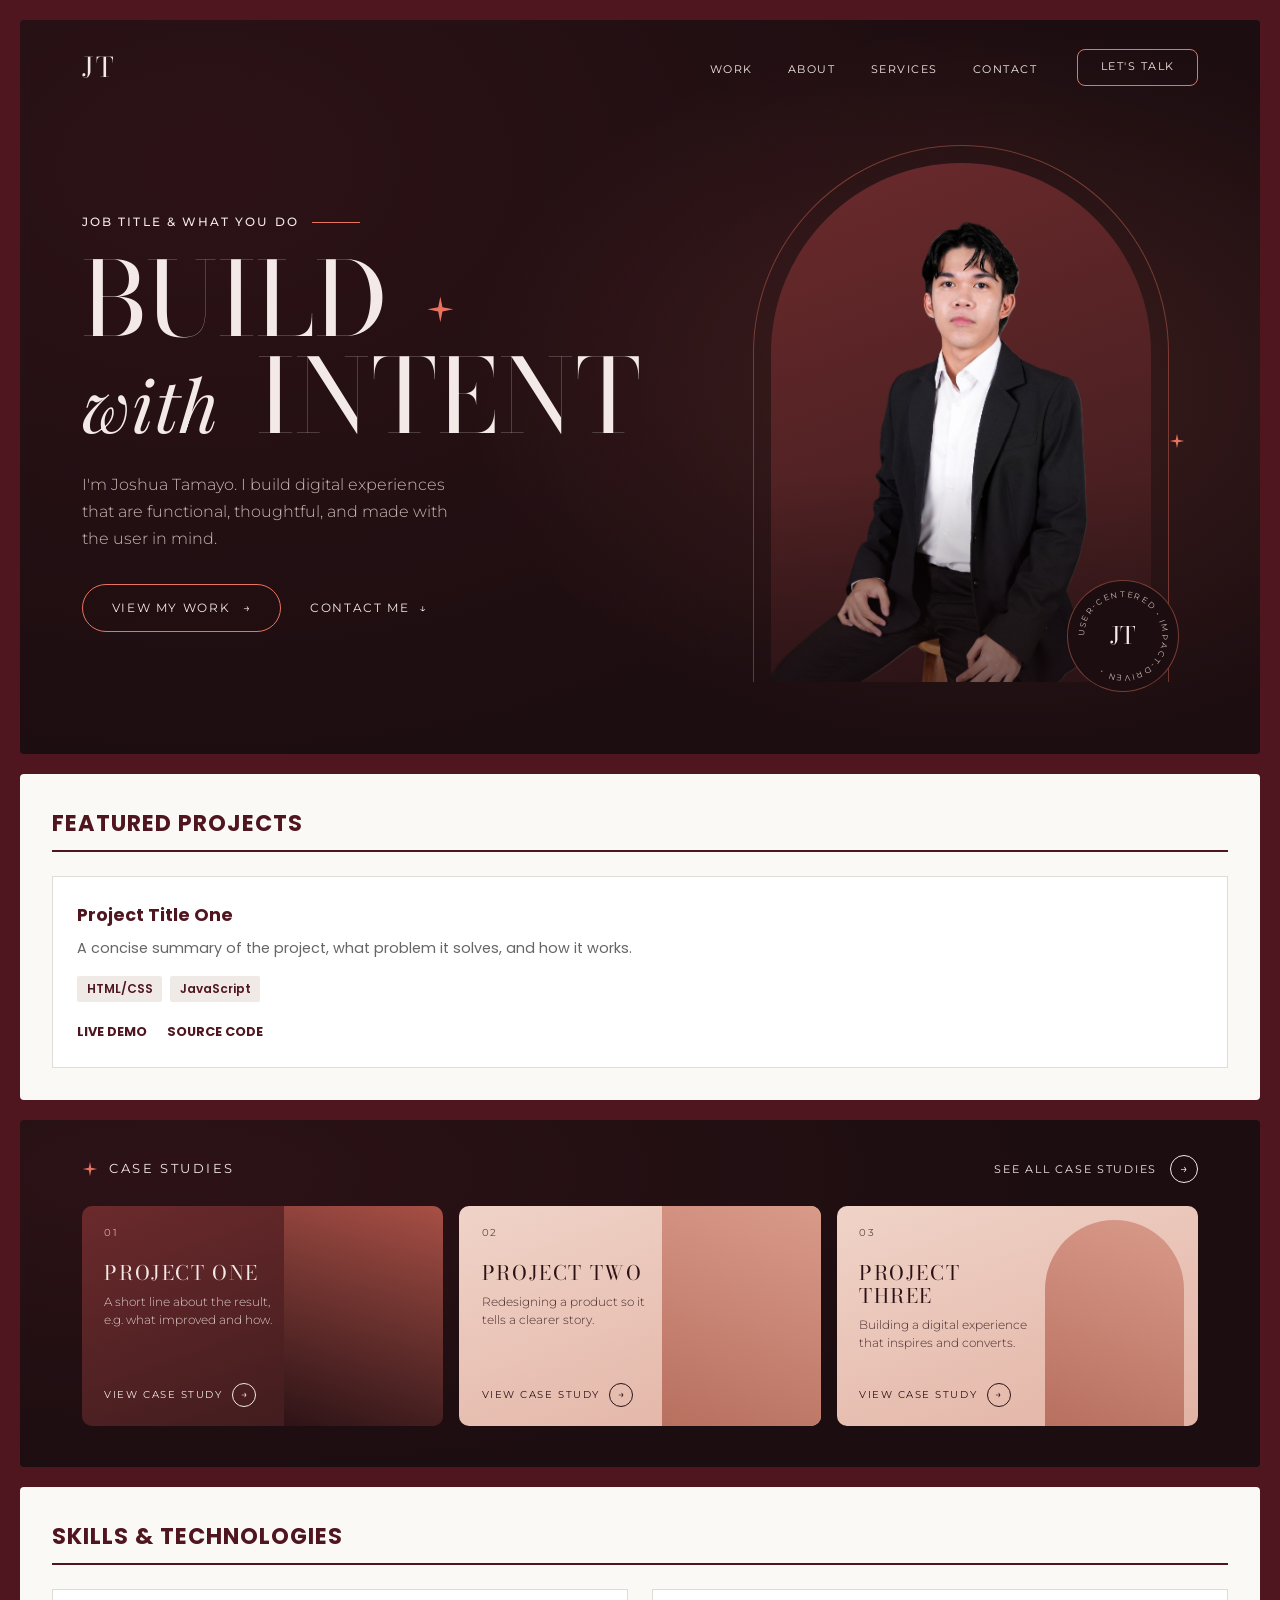
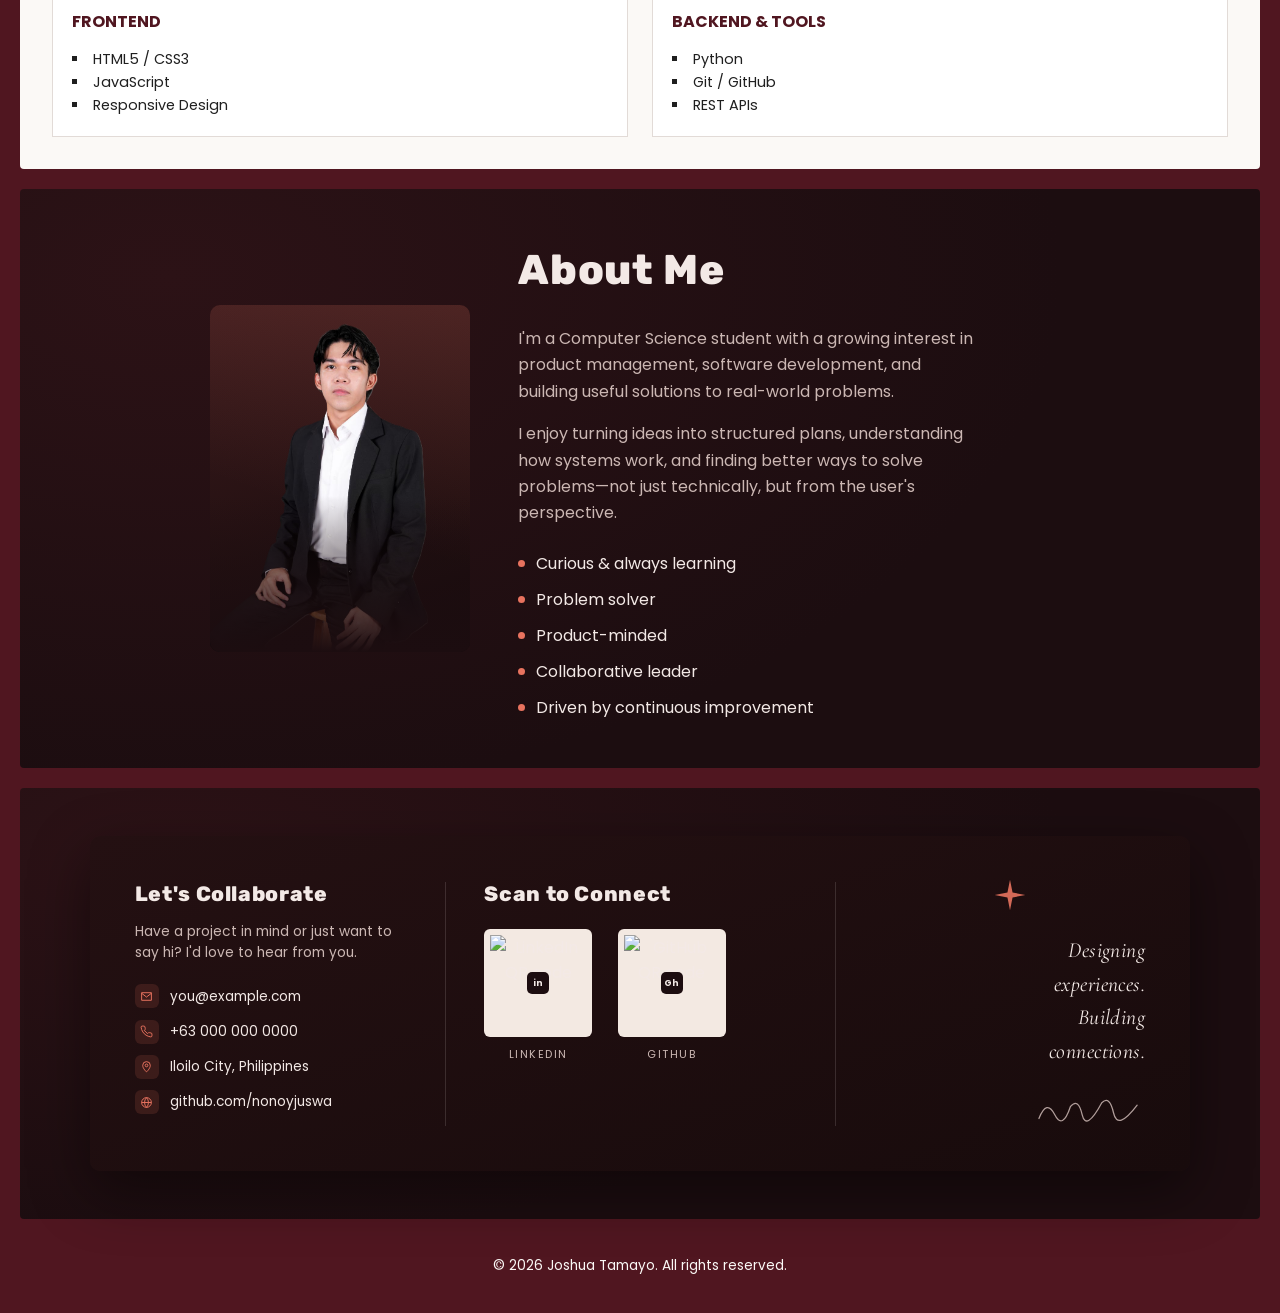
==== commit 503b7028: "added case studies" ====
--- a/index.html
+++ b/index.html
@@ -11,6 +11,7 @@
   <link rel="stylesheet" href="css/base.css">
   <link rel="stylesheet" href="css/components.css">
   <link rel="stylesheet" href="css/hero.css">
+  <link rel="stylesheet" href="css/case-studies.css">
   <link rel="stylesheet" href="css/sections.css">
 </head>
 <body>
@@ -66,6 +67,17 @@
       <div class="project-grid" id="project-grid">
         <noscript>Enable JavaScript to see projects.</noscript>
       </div>
+    </section>
+
+    <section class="section section--dark case-studies" id="case-studies" aria-labelledby="case-studies-title">
+      <div class="case-studies__head">
+        <h2 class="case-studies__title" id="case-studies-title">
+          <svg class="case-studies__spark" viewBox="0 0 40 40" aria-hidden="true"><path d="M20 2 L23 17 L38 20 L23 23 L20 38 L17 23 L2 20 L17 17 Z"/></svg>
+          Case Studies
+        </h2>
+        <a href="#projects" class="case-studies__all">See all case studies <span class="arrow-btn" aria-hidden="true">&rarr;</span></a>
+      </div>
+      <div class="case-studies__grid" id="case-study-grid"></div>
     </section>
 
     <section class="section skills" id="skills" aria-labelledby="skills-title">
--- a/css/variables.css
+++ b/css/variables.css
@@ -16,6 +16,11 @@
   --light-muted: #cbb7b3;
   --line: rgba(243, 233, 230, 0.14);
   --qr-bg: #f3e9e2;
+  --blush: #f0d3c8;
+  --blush-deep: #e2b3a4;
+  --rose: #d99a8a;
+  --rose-deep: #b8705f;
+  --wine-card: linear-gradient(160deg, #6b2a2c, #3a1a1c);
 
   --font-body: 'Poppins', 'Helvetica Neue', Arial, sans-serif;
   --font-display: 'Rubik', 'Helvetica Neue', Arial, sans-serif;
--- a/css/case-studies.css
+++ b/css/case-studies.css
@@ -0,0 +1,105 @@
+/* Case studies: dark section with three image cards */
+.case-studies { padding: 2.2rem 5% 2.6rem; }
+
+.case-studies__head { display: flex; justify-content: space-between; align-items: center; margin-bottom: 1.4rem; }
+.case-studies__title {
+  display: flex;
+  align-items: center;
+  gap: 0.7rem;
+  font-family: var(--font-ui);
+  font-weight: 400;
+  font-size: 0.8rem;
+  letter-spacing: 0.2em;
+  text-transform: uppercase;
+  color: var(--light);
+}
+.case-studies__spark { width: 16px; height: 16px; fill: var(--coral); }
+.case-studies__all {
+  display: inline-flex;
+  align-items: center;
+  gap: 0.8rem;
+  font-family: var(--font-ui);
+  font-size: 0.68rem;
+  letter-spacing: 0.16em;
+  text-transform: uppercase;
+  text-decoration: none;
+  color: var(--light);
+  transition: color 0.2s ease;
+}
+.case-studies__all:hover { color: var(--coral); }
+
+/* Circular arrow used in links */
+.arrow-btn {
+  display: inline-flex;
+  align-items: center;
+  justify-content: center;
+  width: 28px;
+  height: 28px;
+  border: 1px solid currentColor;
+  border-radius: 50%;
+  font-size: 0.8rem;
+  letter-spacing: 0;
+  transition: transform 0.2s ease;
+}
+.case-studies__all:hover .arrow-btn,
+.case-card__link:hover .arrow-btn { transform: translateX(3px); }
+@media (prefers-reduced-motion: reduce) { .arrow-btn { transition: none; } }
+
+/* Cards */
+.case-studies__grid { display: grid; grid-template-columns: repeat(3, 1fr); gap: 1rem; }
+.case-card { display: grid; grid-template-columns: 1fr 44%; min-height: 220px; border-radius: 10px; overflow: hidden; }
+.case-card--wine { background: var(--wine-card); color: var(--light); }
+.case-card--blush { background: linear-gradient(160deg, var(--blush), var(--blush-deep)); color: var(--dark-mid); }
+
+.case-card__body { display: flex; flex-direction: column; padding: 1.2rem 0.4rem 1.2rem 1.4rem; }
+.case-card__num { font-family: var(--font-ui); font-size: 0.6rem; letter-spacing: 0.16em; opacity: 0.7; margin-bottom: 1.3rem; }
+.case-card__title {
+  font-family: var(--font-hero);
+  font-weight: 400;
+  font-size: 1.25rem;
+  letter-spacing: 0.08em;
+  text-transform: uppercase;
+  line-height: 1.15;
+  margin-bottom: 0.6rem;
+}
+.case-card__summary { font-family: var(--font-ui); font-weight: 300; font-size: 0.72rem; line-height: 1.55; opacity: 0.85; margin-bottom: 1rem; max-width: 24ch; }
+.case-card__link {
+  margin-top: auto;
+  display: inline-flex;
+  align-items: center;
+  gap: 0.6rem;
+  font-family: var(--font-ui);
+  font-size: 0.6rem;
+  letter-spacing: 0.16em;
+  text-transform: uppercase;
+  text-decoration: none;
+  color: inherit;
+}
+.case-card__link .arrow-btn { width: 24px; height: 24px; font-size: 0.7rem; }
+
+/* Media: gradient placeholder until an image is added */
+.case-card__media { position: relative; background: linear-gradient(200deg, rgba(232, 115, 95, 0.55), rgba(44, 18, 22, 0.9)); }
+.case-card--blush .case-card__media { background: linear-gradient(200deg, var(--rose), var(--rose-deep)); }
+.case-card__media img { position: absolute; inset: 0; width: 100%; height: 100%; object-fit: cover; }
+
+.case-card__media--arch { background: none; padding: 0.9rem 0.9rem 0 0.4rem; display: flex; align-items: flex-end; }
+.case-card--blush .case-card__media--arch { background: none; }
+.case-card__media--arch::before {
+  content: "";
+  display: block;
+  width: 100%;
+  height: 100%;
+  border-radius: 999px 999px 0 0;
+  background: linear-gradient(200deg, var(--rose), var(--rose-deep));
+}
+.case-card__media--arch img { inset: 0.9rem 0.9rem 0 0.4rem; width: calc(100% - 1.3rem); height: calc(100% - 0.9rem); border-radius: 999px 999px 0 0; }
+
+/* Responsive */
+@media (max-width: 1000px) { .case-studies__grid { grid-template-columns: 1fr; } }
+@media (max-width: 480px) {
+  .case-card { grid-template-columns: 1fr; }
+  .case-card__media { min-height: 160px; }
+  .case-card__body { padding: 1.4rem; }
+  .case-card__summary { max-width: none; }
+  .case-card__link { margin-top: 0.4rem; }
+}
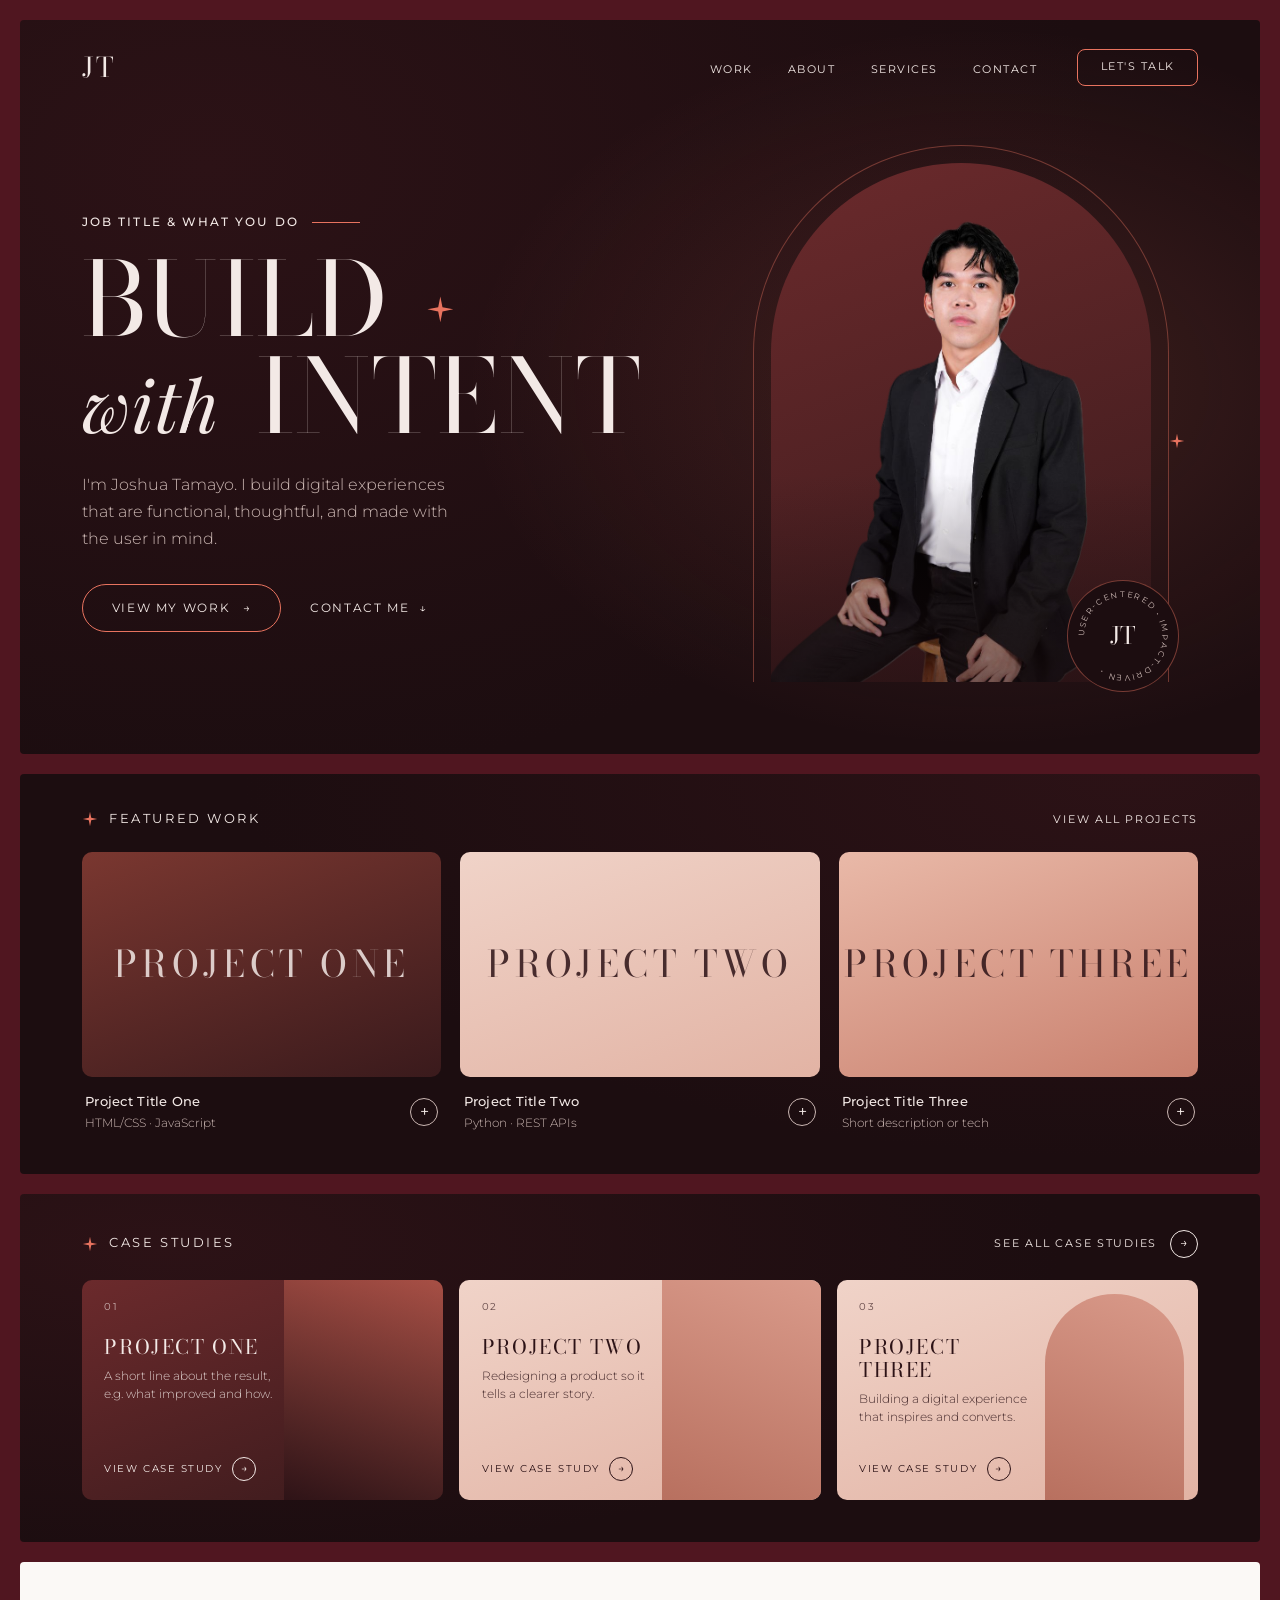
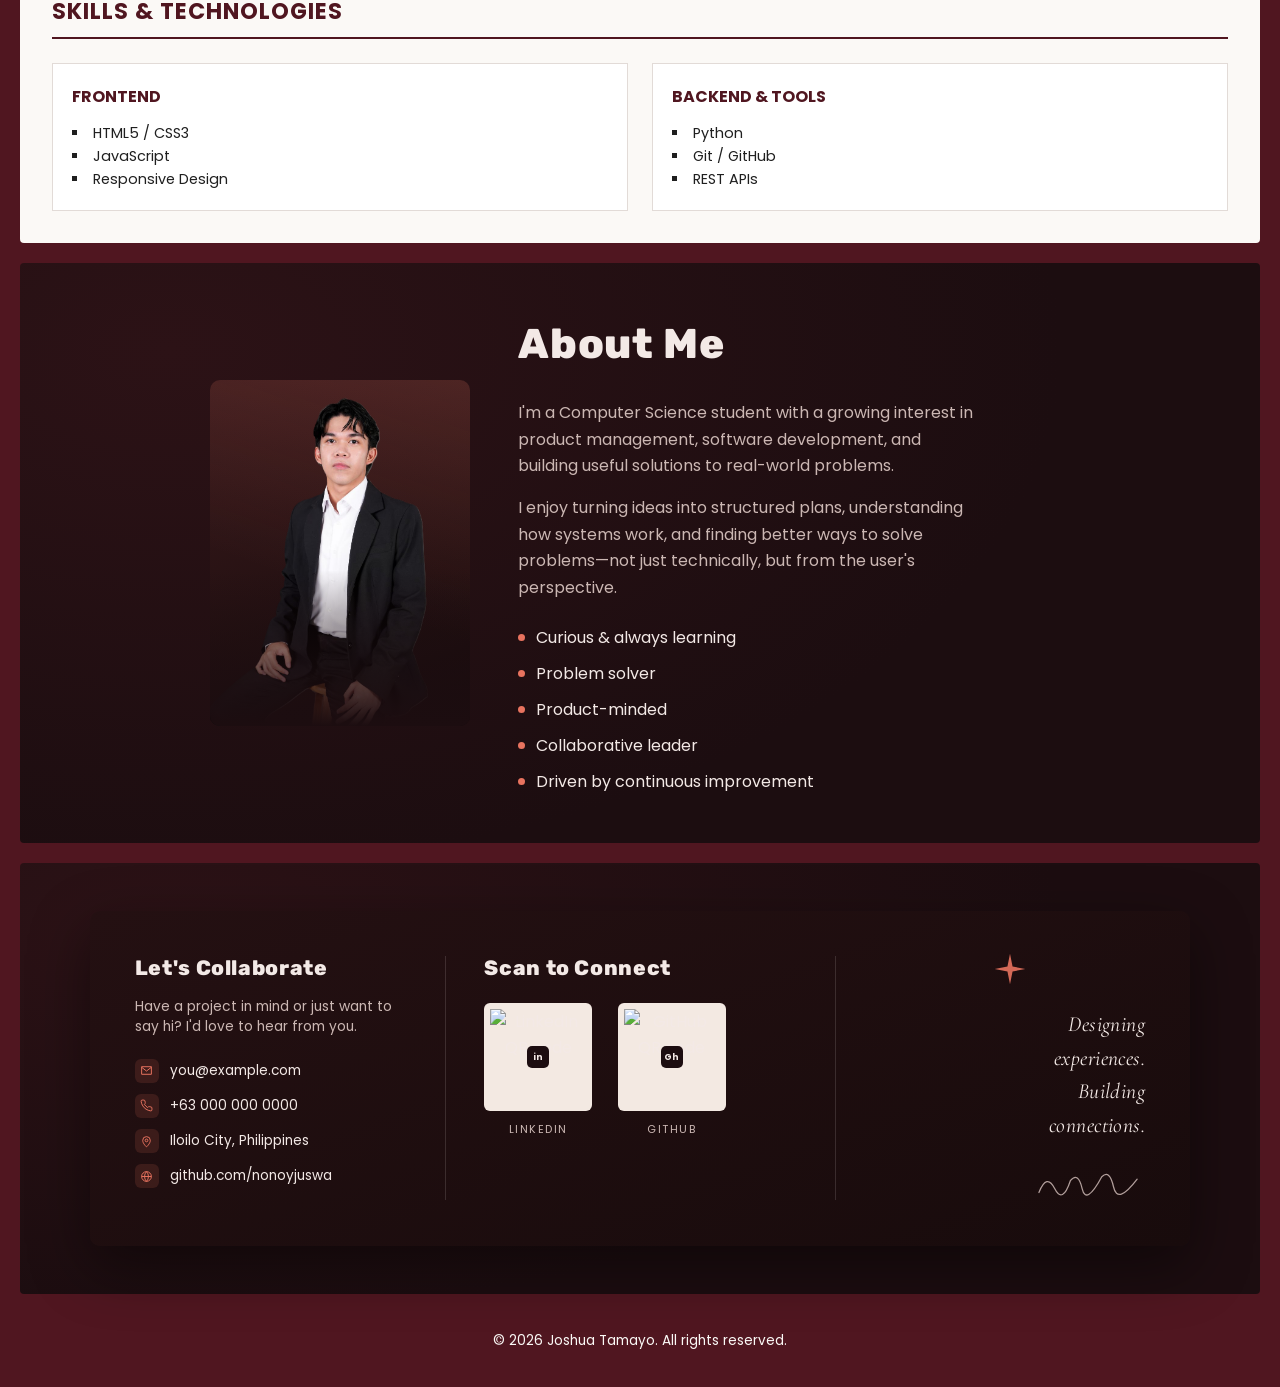
==== commit 332e8371: "Added Featured Work" ====
--- a/index.html
+++ b/index.html
@@ -11,6 +11,7 @@
   <link rel="stylesheet" href="css/base.css">
   <link rel="stylesheet" href="css/components.css">
   <link rel="stylesheet" href="css/hero.css">
+  <link rel="stylesheet" href="css/featured-work.css">
   <link rel="stylesheet" href="css/case-studies.css">
   <link rel="stylesheet" href="css/sections.css">
 </head>
@@ -62,9 +63,15 @@
 
   <main>
 
-    <section class="section" id="projects" aria-labelledby="projects-title">
-      <h2 class="section__title" id="projects-title">Featured Projects</h2>
-      <div class="project-grid" id="project-grid">
+    <section class="section section--dark featured-work" id="projects" aria-labelledby="featured-work-title">
+      <div class="featured-work__head">
+        <h2 class="featured-work__title" id="featured-work-title">
+          <svg class="featured-work__spark" viewBox="0 0 40 40" aria-hidden="true"><path d="M20 2 L23 17 L38 20 L23 23 L20 38 L17 23 L2 20 L17 17 Z"/></svg>
+          Featured Work
+        </h2>
+        <a href="#" class="featured-work__all">View all projects</a>
+      </div>
+      <div class="featured-work__grid" id="project-grid">
         <noscript>Enable JavaScript to see projects.</noscript>
       </div>
     </section>
--- a/css/components.css
+++ b/css/components.css
@@ -19,34 +19,6 @@
 .btn:hover { opacity: 0.85; }
 .btn--secondary { background-color: transparent; color: var(--burgundy); }
 
-/* Project card */
-.project-grid {
-  display: grid;
-  grid-template-columns: repeat(auto-fit, minmax(280px, 1fr));
-  gap: 1.5rem;
-}
-.project-card { border: 1px solid var(--border); padding: 1.5rem; background: var(--white); }
-.project-card__title { font-size: 1.1rem; color: var(--burgundy); margin-bottom: 0.5rem; }
-.project-card__summary { font-size: 0.9rem; color: var(--muted); margin-bottom: 1rem; }
-.project-card__tags { display: flex; flex-wrap: wrap; gap: 0.5rem; list-style: none; margin-bottom: 1rem; }
-.project-card__tag {
-  background: var(--chip);
-  color: var(--burgundy);
-  font-size: 0.75rem;
-  font-weight: 600;
-  padding: 0.2rem 0.6rem;
-  border-radius: 2px;
-}
-.project-card__link {
-  display: inline-block;
-  margin-right: 1rem;
-  font-size: 0.8rem;
-  font-weight: 700;
-  text-transform: uppercase;
-  color: var(--burgundy);
-  text-decoration: none;
-}
-
 /* Skill group */
 .skills__grid { display: grid; grid-template-columns: repeat(auto-fit, minmax(200px, 1fr)); gap: 1.5rem; }
 .skill-group { background: var(--white); border: 1px solid var(--border); padding: 1.2rem; }
--- a/css/featured-work.css
+++ b/css/featured-work.css
@@ -0,0 +1,93 @@
+/* Featured work: dark section with thumbnail cards */
+.featured-work {
+  background: radial-gradient(120% 160% at 90% 0%, var(--dark-mid) 0%, var(--dark-deep) 60%);
+  padding: 2.2rem 5% 2.6rem;
+}
+
+.featured-work__head { display: flex; justify-content: space-between; align-items: center; margin-bottom: 1.4rem; }
+.featured-work__title {
+  display: flex;
+  align-items: center;
+  gap: 0.7rem;
+  font-family: var(--font-ui);
+  font-weight: 400;
+  font-size: 0.8rem;
+  letter-spacing: 0.2em;
+  text-transform: uppercase;
+  color: var(--light);
+}
+.featured-work__spark { width: 16px; height: 16px; fill: var(--coral); }
+.featured-work__all {
+  font-family: var(--font-ui);
+  font-size: 0.68rem;
+  letter-spacing: 0.16em;
+  text-transform: uppercase;
+  text-decoration: none;
+  color: var(--light);
+  transition: color 0.2s ease;
+}
+.featured-work__all:hover { color: var(--coral); }
+
+/* Cards */
+.featured-work__grid { display: grid; grid-template-columns: repeat(auto-fit, minmax(260px, 1fr)); gap: 1.2rem; }
+
+.work-card__thumb {
+  position: relative;
+  display: flex;
+  align-items: center;
+  justify-content: center;
+  aspect-ratio: 16 / 10;
+  border-radius: 10px;
+  overflow: hidden;
+  background: linear-gradient(160deg, #7a3730, #3a1a1c);
+  text-decoration: none;
+}
+.work-card:nth-child(2) .work-card__thumb { background: linear-gradient(160deg, var(--blush), var(--blush-deep)); }
+.work-card:nth-child(3) .work-card__thumb { background: linear-gradient(160deg, #e9b9a8, #c9806e); }
+
+/* Placeholder title shown until you add an image (the image covers it) */
+.work-card__ph {
+  font-family: var(--font-hero);
+  font-size: clamp(1.6rem, 3vw, 2.3rem);
+  letter-spacing: 0.12em;
+  text-transform: uppercase;
+  color: var(--light);
+  opacity: 0.85;
+}
+.work-card:nth-child(n+2) .work-card__ph { color: var(--dark-mid); }
+
+.work-card__thumb img {
+  position: absolute;
+  inset: 0;
+  width: 100%;
+  height: 100%;
+  object-fit: cover;
+  transition: transform 0.5s ease;
+}
+.work-card__thumb:hover img { transform: scale(1.04); }
+
+/* Meta row */
+.work-card__meta { display: flex; justify-content: space-between; align-items: center; gap: 1rem; padding: 0.9rem 0.2rem 0; }
+.work-card__title { font-family: var(--font-ui); font-weight: 500; font-size: 0.82rem; letter-spacing: 0.02em; color: var(--light); margin-bottom: 0.15rem; }
+.work-card__tags { font-family: var(--font-ui); font-weight: 300; font-size: 0.72rem; color: var(--light-muted); }
+.work-card__plus {
+  flex-shrink: 0;
+  width: 28px;
+  height: 28px;
+  display: flex;
+  align-items: center;
+  justify-content: center;
+  border: 1px solid var(--light-muted);
+  border-radius: 50%;
+  color: var(--light);
+  font-family: var(--font-ui);
+  font-size: 1rem;
+  line-height: 1;
+  text-decoration: none;
+  transition: background 0.2s ease, border-color 0.2s ease, transform 0.3s ease;
+}
+.work-card__plus:hover { background: var(--coral); border-color: var(--coral); color: var(--dark-deep); transform: rotate(90deg); }
+@media (prefers-reduced-motion: reduce) {
+  .work-card__thumb img, .work-card__plus { transition: none; }
+  .work-card__plus:hover { transform: none; }
+}
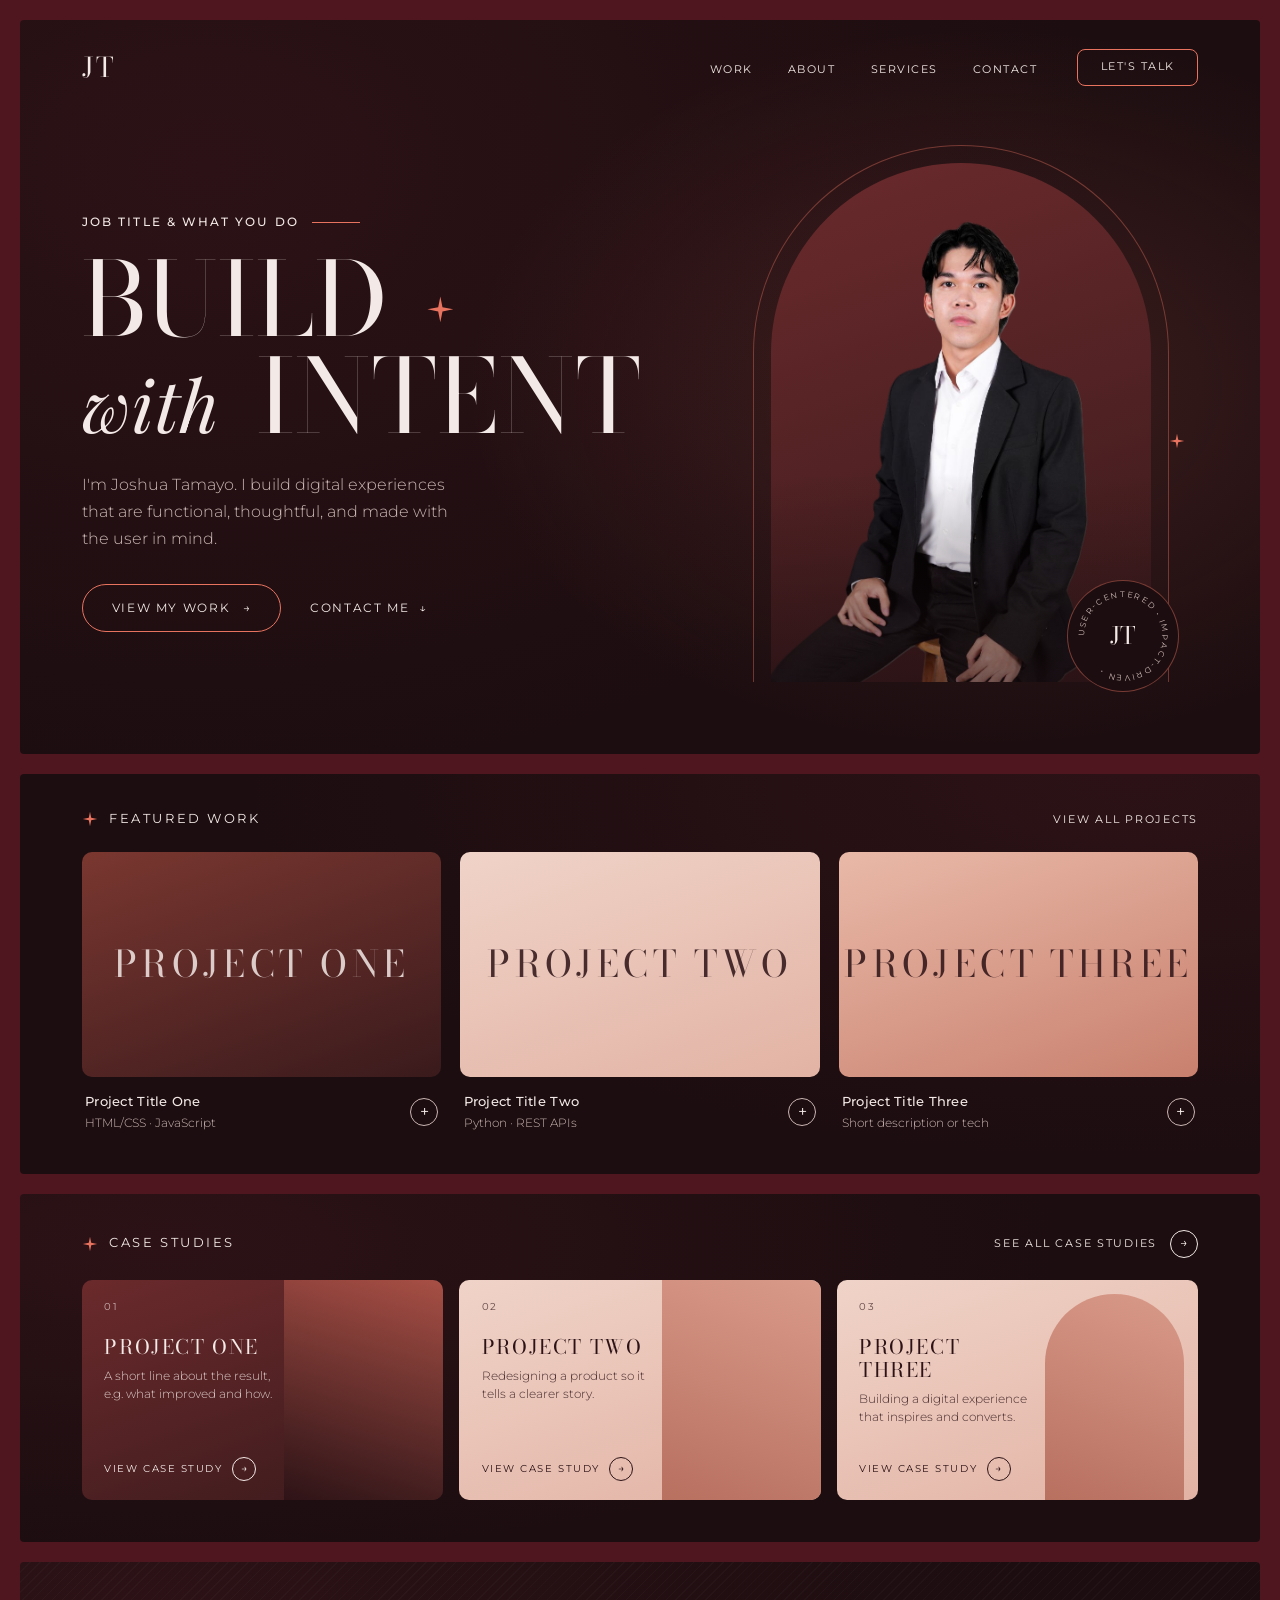
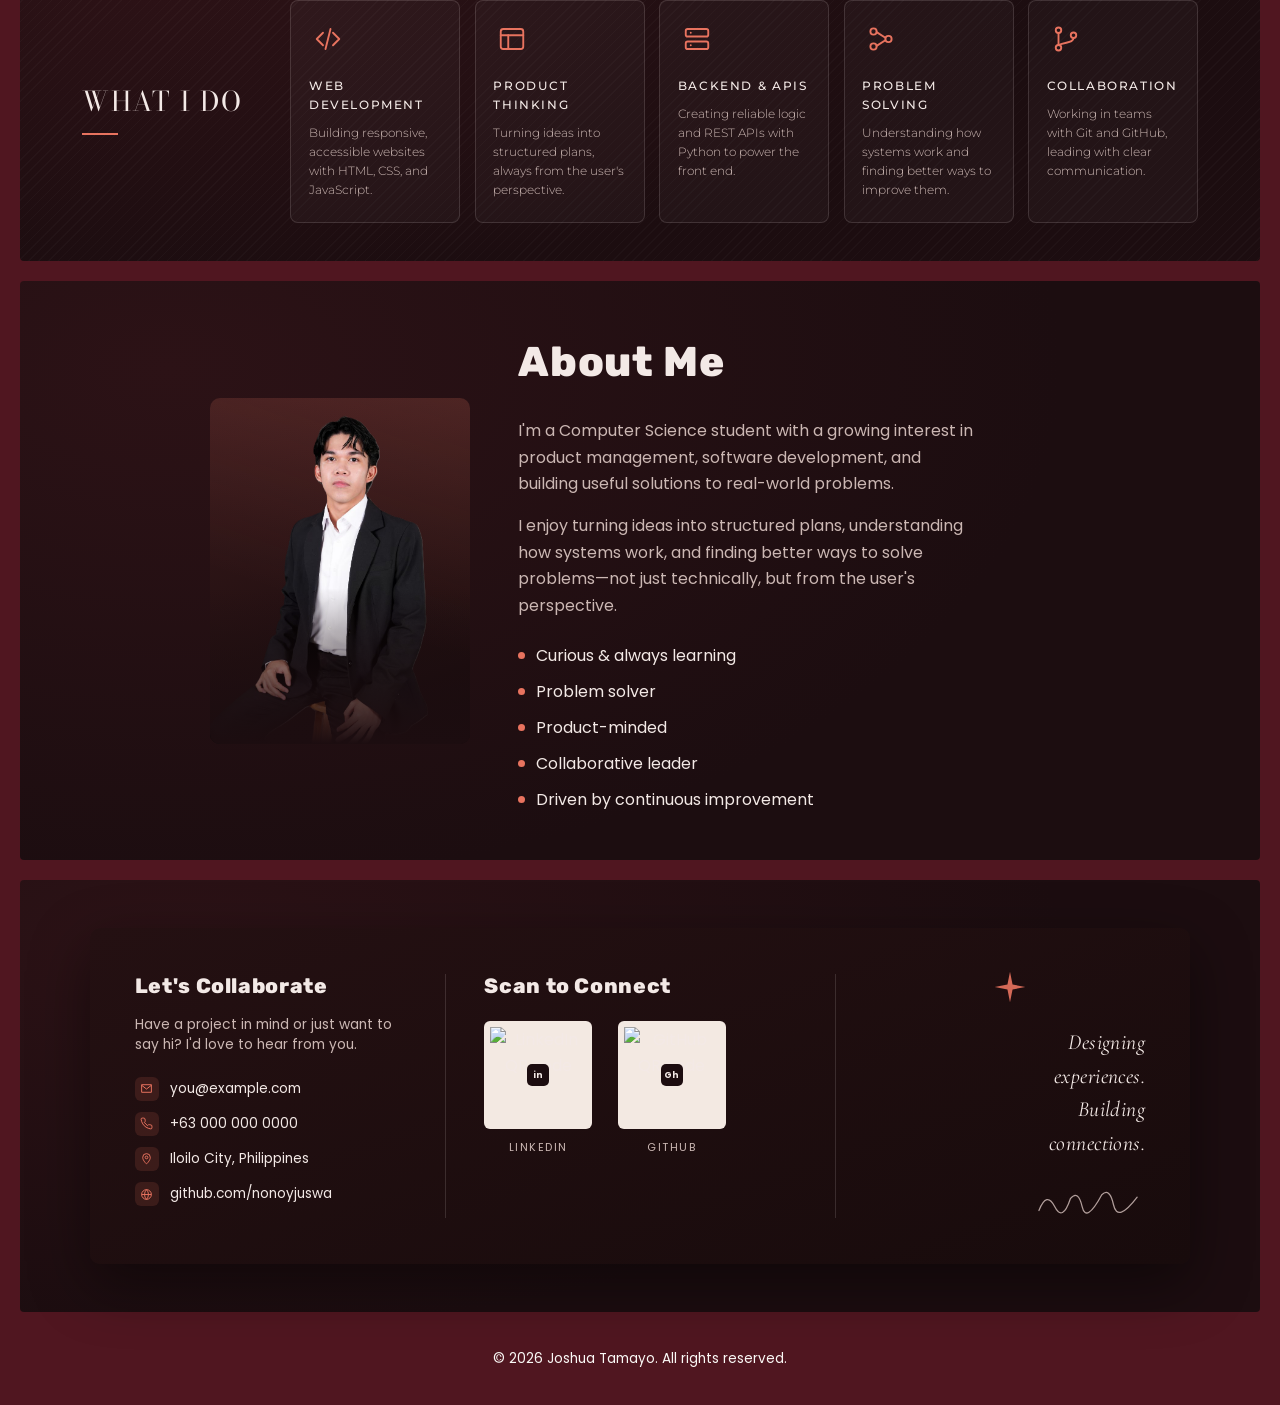
==== commit a43d5ccc: "re-designed the skills section" ====
--- a/index.html
+++ b/index.html
@@ -12,6 +12,7 @@
   <link rel="stylesheet" href="css/components.css">
   <link rel="stylesheet" href="css/hero.css">
   <link rel="stylesheet" href="css/featured-work.css">
+  <link rel="stylesheet" href="css/what-i-do.css">
   <link rel="stylesheet" href="css/case-studies.css">
   <link rel="stylesheet" href="css/sections.css">
 </head>
@@ -87,25 +88,13 @@
       <div class="case-studies__grid" id="case-study-grid"></div>
     </section>
 
-    <section class="section skills" id="skills" aria-labelledby="skills-title">
-      <h2 class="section__title" id="skills-title">Skills &amp; Technologies</h2>
-      <div class="skills__grid">
-        <div class="skill-group">
-          <h3 class="skill-group__title">Frontend</h3>
-          <ul class="skill-group__list">
-            <li>HTML5 / CSS3</li>
-            <li>JavaScript</li>
-            <li>Responsive Design</li>
-          </ul>
+    <section class="section section--dark what-i-do" id="skills" aria-labelledby="what-i-do-title">
+      <div class="what-i-do__layout">
+        <div class="what-i-do__intro">
+          <h2 class="what-i-do__title" id="what-i-do-title">What I Do</h2>
+          <span class="what-i-do__rule"></span>
         </div>
-        <div class="skill-group">
-          <h3 class="skill-group__title">Backend &amp; Tools</h3>
-          <ul class="skill-group__list">
-            <li>Python</li>
-            <li>Git / GitHub</li>
-            <li>REST APIs</li>
-          </ul>
-        </div>
+        <div class="what-i-do__grid" id="service-grid"></div>
       </div>
     </section>
 
--- a/css/components.css
+++ b/css/components.css
@@ -1,4 +1,4 @@
-/* Reusable pieces: navbar, buttons, cards */
+/* Reusable pieces: navbar, buttons */
 
 /* Buttons */
 .btn {
@@ -17,10 +17,4 @@
   transition: opacity 0.2s ease;
 }
 .btn:hover { opacity: 0.85; }
-.btn--secondary { background-color: transparent; color: var(--burgundy); }
-
-/* Skill group */
-.skills__grid { display: grid; grid-template-columns: repeat(auto-fit, minmax(200px, 1fr)); gap: 1.5rem; }
-.skill-group { background: var(--white); border: 1px solid var(--border); padding: 1.2rem; }
-.skill-group__title { font-size: 1rem; text-transform: uppercase; margin-bottom: 0.8rem; color: var(--burgundy); }
-.skill-group__list { list-style: square inside; font-size: 0.9rem; }+.btn--secondary { background-color: transparent; color: var(--burgundy); }
--- a/css/what-i-do.css
+++ b/css/what-i-do.css
@@ -0,0 +1,69 @@
+/* What I do: dark section with an intro and five service cards */
+.what-i-do {
+  background:
+    repeating-linear-gradient(135deg, rgba(243, 233, 230, 0.025) 0 1px, transparent 1px 7px),
+    radial-gradient(120% 160% at 10% 10%, var(--dark-mid) 0%, var(--dark-deep) 60%);
+  padding: 2.4rem 5%;
+}
+
+.what-i-do__layout { display: grid; grid-template-columns: 170px 1fr; gap: 2.4rem; align-items: center; }
+
+/* Intro */
+.what-i-do__title {
+  font-family: var(--font-hero);
+  font-weight: 400;
+  font-size: 1.7rem;
+  line-height: 1.1;
+  letter-spacing: 0.06em;
+  text-transform: uppercase;
+  color: var(--light);
+  margin-bottom: 1rem;
+}
+.what-i-do__rule { display: block; width: 36px; height: 2px; background: var(--coral); }
+
+/* Cards */
+.what-i-do__grid { display: grid; grid-template-columns: repeat(5, 1fr); gap: 0.9rem; }
+
+.service-card {
+  padding: 1.2rem 1.1rem 1.4rem;
+  border: 1px solid var(--line);
+  border-radius: 8px;
+  background: rgba(243, 233, 230, 0.03);
+  transition: border-color 0.25s ease, transform 0.25s ease, background 0.25s ease;
+}
+.service-card:hover {
+  border-color: rgba(232, 115, 95, 0.6);
+  background: rgba(232, 115, 95, 0.06);
+  transform: translateY(-3px);
+}
+.service-card__icon { display: flex; align-items: center; justify-content: center; width: 38px; height: 38px; margin-bottom: 1.2rem; }
+.service-card__icon svg {
+  width: 30px;
+  height: 30px;
+  fill: none;
+  stroke: var(--coral);
+  stroke-width: 1.5;
+  stroke-linecap: round;
+  stroke-linejoin: round;
+}
+.service-card__title {
+  font-family: var(--font-ui);
+  font-weight: 500;
+  font-size: 0.72rem;
+  letter-spacing: 0.14em;
+  text-transform: uppercase;
+  color: var(--light);
+  margin-bottom: 0.6rem;
+}
+.service-card__text { font-family: var(--font-ui); font-weight: 300; font-size: 0.74rem; line-height: 1.6; color: var(--light-muted); }
+
+@media (prefers-reduced-motion: reduce) {
+  .service-card { transition: none; }
+  .service-card:hover { transform: none; }
+}
+
+/* Responsive */
+@media (max-width: 1100px) {
+  .what-i-do__layout { grid-template-columns: 1fr; gap: 1.6rem; }
+  .what-i-do__grid { grid-template-columns: repeat(auto-fit, minmax(190px, 1fr)); }
+}
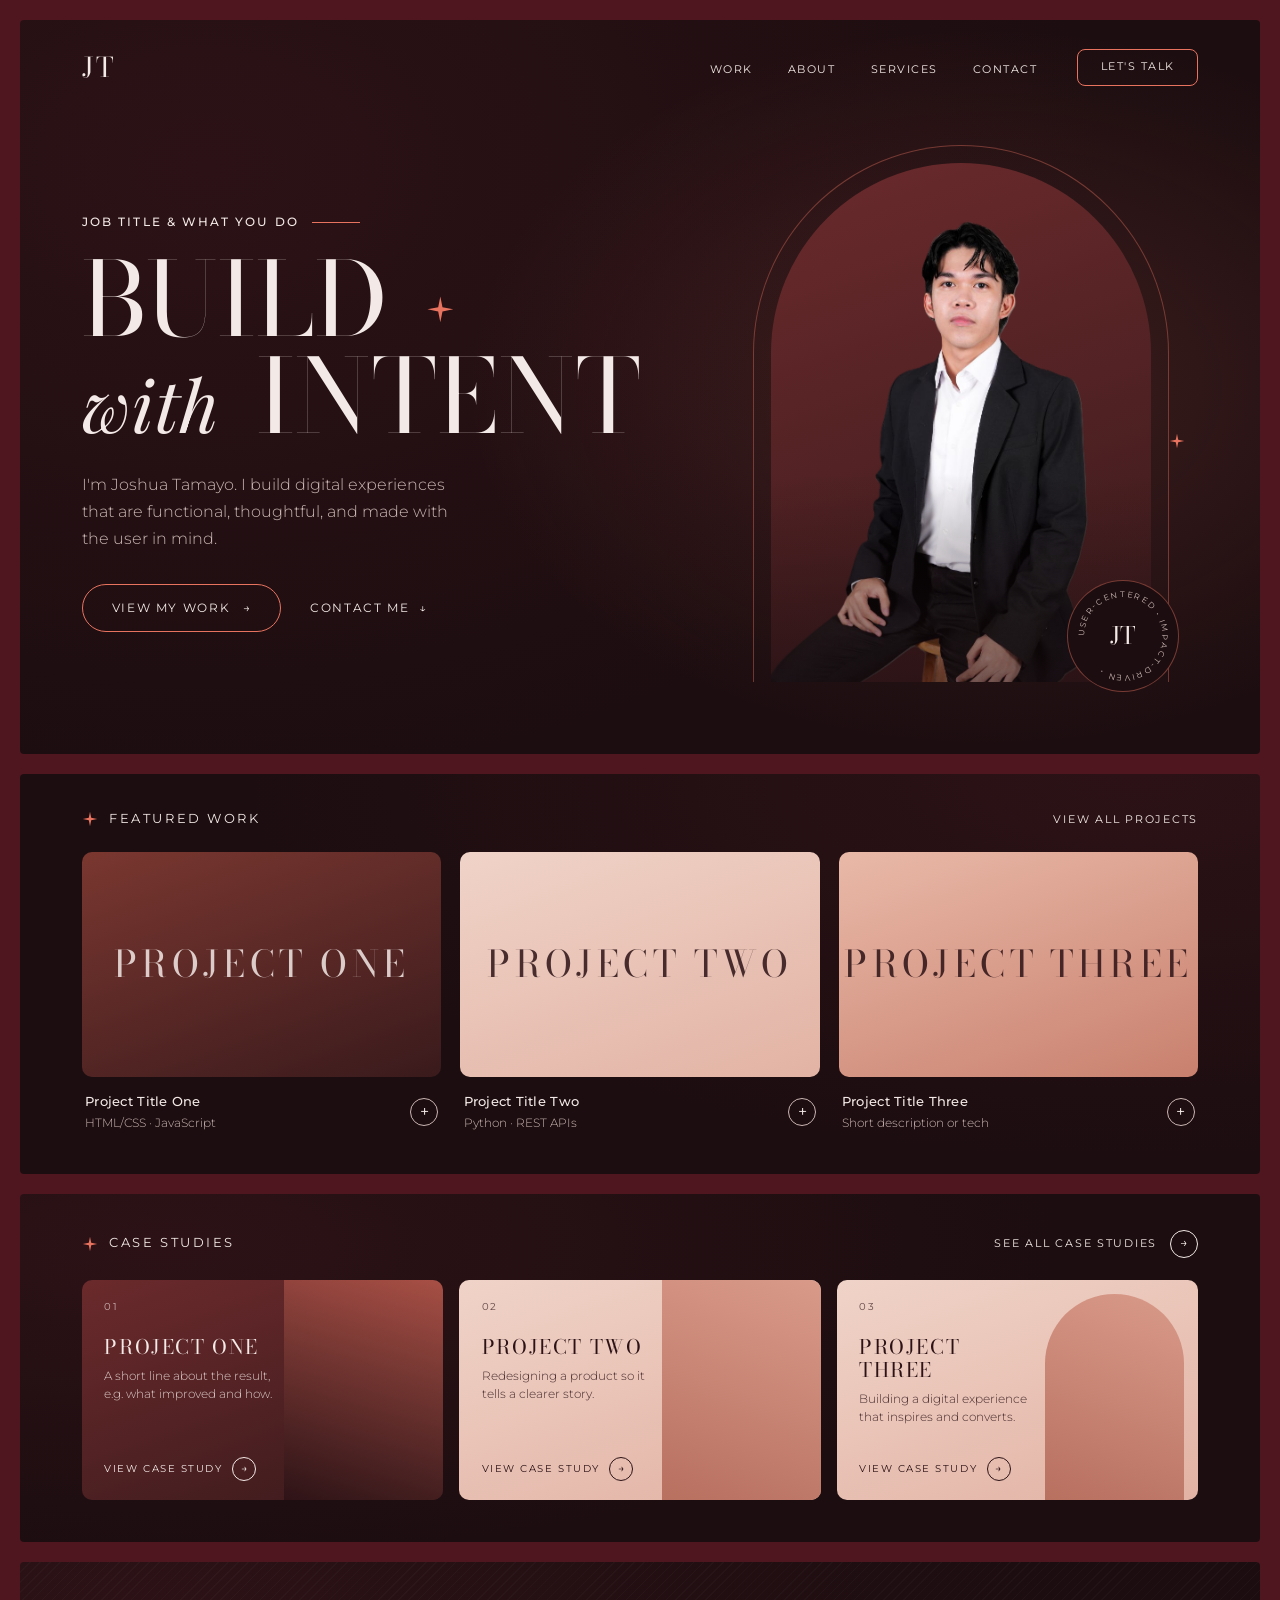
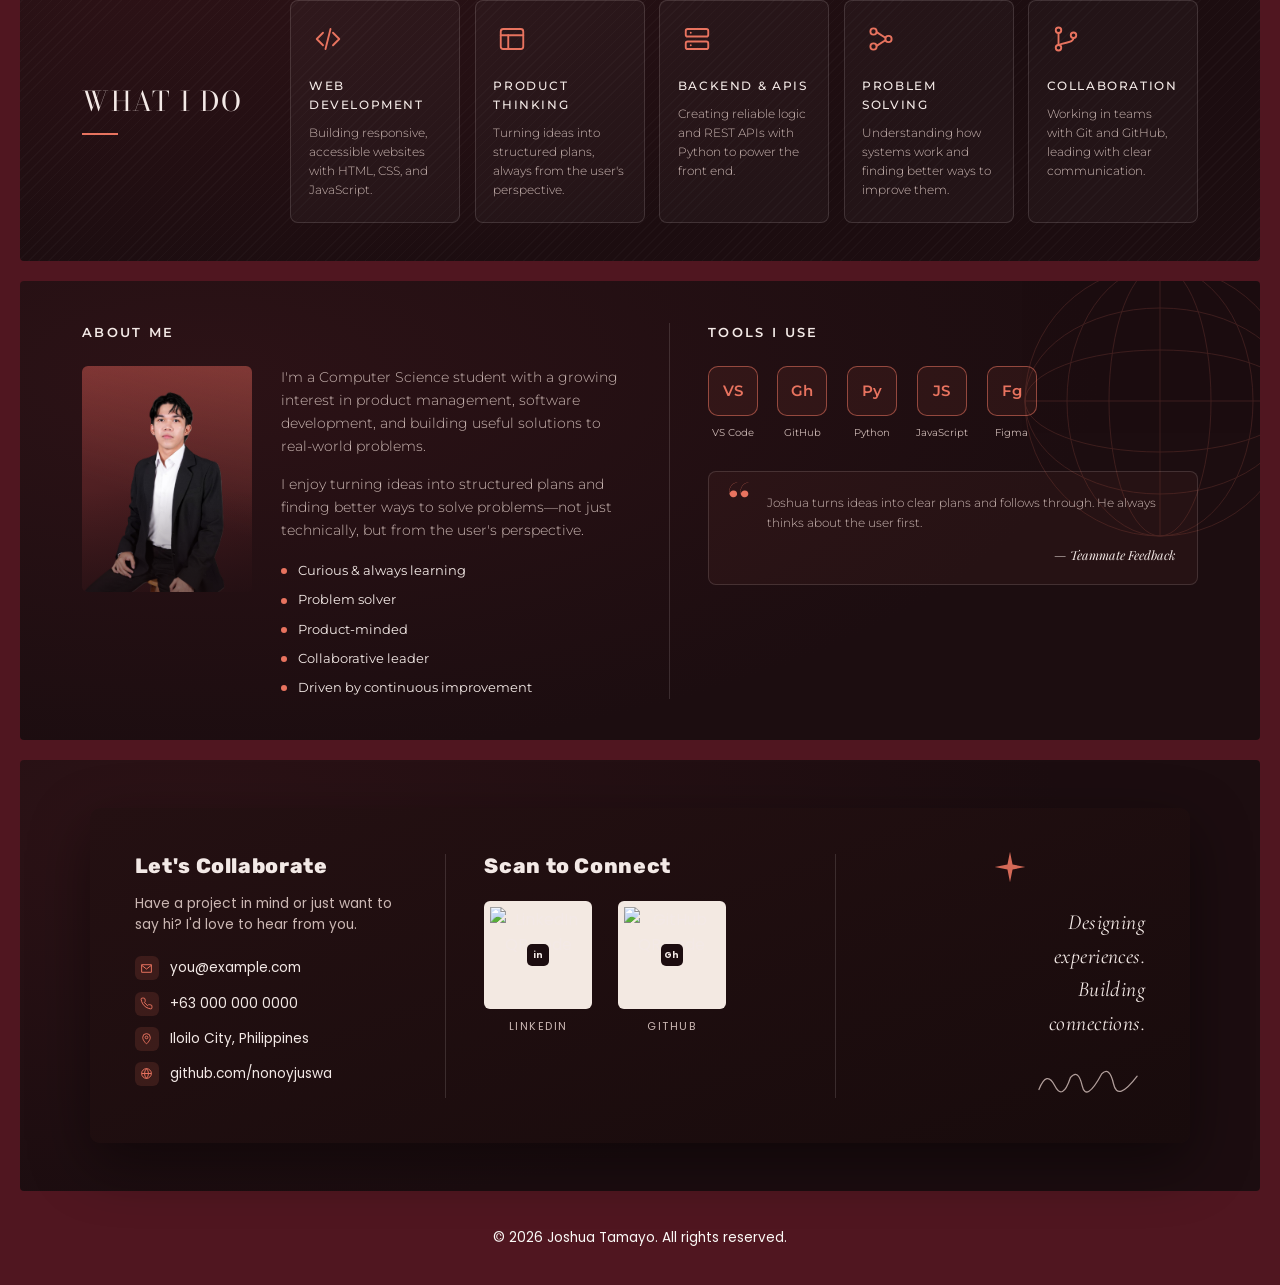
==== commit 7174813e: "changed about me section" ====
--- a/index.html
+++ b/index.html
@@ -14,6 +14,7 @@
   <link rel="stylesheet" href="css/featured-work.css">
   <link rel="stylesheet" href="css/what-i-do.css">
   <link rel="stylesheet" href="css/case-studies.css">
+  <link rel="stylesheet" href="css/about.css">
   <link rel="stylesheet" href="css/sections.css">
 </head>
 <body>
@@ -98,24 +99,65 @@
       </div>
     </section>
 
-    <section class="section section--dark about" id="about" aria-labelledby="about-title">
-      <div class="about__card">
-        <div class="about__portrait">
-          <img src="images/dsad.png" alt="Joshua Tamayo">
-        </div>
-        <div>
-          <h2 class="about__title" id="about-title">About Me</h2>
-          <p class="about__text">I'm a Computer Science student with a growing interest in product management, software development, and building useful solutions to real-world problems.</p>
-          <p class="about__text">I enjoy turning ideas into structured plans, understanding how systems work, and finding better ways to solve problems&mdash;not just technically, but from the user's perspective.</p>
-          <ul class="about__traits">
-            <li class="about__trait">Curious &amp; always learning</li>
-            <li class="about__trait">Problem solver</li>
-            <li class="about__trait">Product-minded</li>
-            <li class="about__trait">Collaborative leader</li>
-            <li class="about__trait">Driven by continuous improvement</li>
-          </ul>
-        </div>
-      </div>
+    <section class="section" id="about">
+
+        <!-- decorative wireframe globe (top right) -->
+        <svg class="ab-globe" viewBox="0 0 200 200" aria-hidden="true">
+            <circle cx="100" cy="100" r="90"/>
+            <ellipse cx="100" cy="100" rx="90" ry="34"/>
+            <ellipse cx="100" cy="100" rx="90" ry="62"/>
+            <ellipse cx="100" cy="100" rx="34" ry="90"/>
+            <ellipse cx="100" cy="100" rx="62" ry="90"/>
+            <path d="M100 10v180M10 100h180"/>
+        </svg>
+
+        <div class="ab-layout">
+
+            <!-- LEFT: About me -->
+            <div class="ab-col ab-col-about">
+                <h2 class="ab-label">About Me</h2>
+
+                <div class="ab-about-row">
+                    <div class="ab-portrait">
+                        <img src="images/dsad.png" alt="Joshua Tamayo">
+                    </div>
+
+                    <div class="ab-text">
+                        <p>I'm a Computer Science student with a growing interest in product management, software development, and building useful solutions to real-world problems.</p>
+                        <p>I enjoy turning ideas into structured plans and finding better ways to solve problems&mdash;not just technically, but from the user's perspective.</p>
+
+                        <ul class="ab-traits">
+                            <li>Curious &amp; always learning</li>
+                            <li>Problem solver</li>
+                            <li>Product-minded</li>
+                            <li>Collaborative leader</li>
+                            <li>Driven by continuous improvement</li>
+                        </ul>
+                    </div>
+                </div>
+            </div>
+
+            <!-- RIGHT: Tools + quote -->
+            <div class="ab-col ab-col-tools">
+                <h2 class="ab-label">Tools I Use</h2>
+
+                <ul class="ab-tools">
+                    <li><span class="ab-tile">VS</span><span class="ab-tool-name">VS Code</span></li>
+                    <li><span class="ab-tile">Gh</span><span class="ab-tool-name">GitHub</span></li>
+                    <li><span class="ab-tile">Py</span><span class="ab-tool-name">Python</span></li>
+                    <li><span class="ab-tile">JS</span><span class="ab-tool-name">JavaScript</span></li>
+                    <li><span class="ab-tile">Fg</span><span class="ab-tool-name">Figma</span></li>
+                </ul>
+
+                <!-- Swap this for a real testimonial or a personal quote -->
+                <blockquote class="ab-quote">
+                    <span class="ab-quote-mark" aria-hidden="true">&ldquo;</span>
+                    <p>Joshua turns ideas into clear plans and follows through. He always thinks about the user first.</p>
+                    <cite>&mdash; Teammate Feedback</cite>
+                </blockquote>
+            </div>
+
+        </div>
     </section>
 
     <section class="section section--dark contact" id="contact" aria-labelledby="contact-title">
--- a/css/about.css
+++ b/css/about.css
@@ -0,0 +1,220 @@
+/* About + Tools (new file: css/about.css). Remove the About rules from css/sections.css. */
+#about {
+  --ab-bg-deep: #1c0d10;
+  --ab-bg-mid: #2c1216;
+  --ab-accent: #e8735f;
+  --ab-text-light: #f3e9e6;
+  --ab-text-muted: #cbb7b3;
+  --ab-line: rgba(243, 233, 230, 0.14);
+
+  position: relative;
+  overflow: hidden;
+  background: radial-gradient(120% 140% at 15% 20%, var(--ab-bg-mid) 0%, var(--ab-bg-deep) 60%);
+  padding: 2.6rem 5%;
+  color: var(--ab-text-light);
+}
+
+/* Decorative globe */
+.ab-globe {
+  position: absolute;
+  right: -50px;
+  top: -30px;
+  width: 300px;
+  height: 300px;
+  fill: none;
+  stroke: var(--ab-accent);
+  stroke-width: 0.6;
+  opacity: 0.18;
+  pointer-events: none;
+}
+
+.ab-layout {
+  position: relative;
+  display: grid;
+  grid-template-columns: 1.2fr 1fr;
+  gap: 2.4rem;
+}
+
+.ab-col-about {
+  padding-right: 2.4rem;
+  border-right: 1px solid var(--ab-line);
+}
+
+#about h2.ab-label {
+  font-family: 'Montserrat', sans-serif;
+  font-weight: 600;
+  font-size: 0.8rem;
+  letter-spacing: 0.18em;
+  text-transform: uppercase;
+  color: var(--ab-text-light);
+  border-bottom: none;
+  padding-bottom: 0;
+  margin-bottom: 1.4rem;
+}
+
+/* ---------- About row ---------- */
+.ab-about-row {
+  display: grid;
+  grid-template-columns: 170px 1fr;
+  gap: 1.8rem;
+  align-items: start;
+}
+
+.ab-portrait {
+  position: relative;
+  aspect-ratio: 3 / 4;
+  border-radius: 6px;
+  overflow: hidden;
+  background:
+    linear-gradient(200deg, rgba(232, 115, 95, 0.25), transparent 60%),
+    linear-gradient(160deg, #6b2a2c, #2c1216);
+}
+
+.ab-portrait::after {
+  content: "";
+  position: absolute;
+  inset: 0;
+  background: linear-gradient(to top, rgba(28, 13, 16, 0.5) 0%, transparent 45%);
+  pointer-events: none;
+}
+
+.ab-portrait img {
+  position: absolute;
+  inset: 0;
+  width: 100%;
+  height: 100%;
+  object-fit: cover;
+  object-position: center top;
+}
+
+.ab-text p {
+  font-family: 'Montserrat', sans-serif;
+  font-weight: 300;
+  font-size: 0.85rem;
+  line-height: 1.7;
+  color: var(--ab-text-muted);
+  margin-bottom: 0.9rem;
+  max-width: 44ch;
+}
+
+.ab-traits {
+  list-style: none;
+  margin-top: 1.2rem;
+  display: flex;
+  flex-direction: column;
+  gap: 0.55rem;
+}
+
+.ab-traits li {
+  display: flex;
+  align-items: center;
+  gap: 0.7rem;
+  font-family: 'Montserrat', sans-serif;
+  font-size: 0.8rem;
+  color: var(--ab-text-light);
+}
+
+.ab-traits li::before {
+  content: "";
+  width: 6px;
+  height: 6px;
+  border-radius: 50%;
+  background: var(--ab-accent);
+  flex-shrink: 0;
+}
+
+/* ---------- Tools ---------- */
+.ab-tools {
+  list-style: none;
+  display: flex;
+  flex-wrap: wrap;
+  gap: 1.2rem;
+  margin-bottom: 1.8rem;
+}
+
+.ab-tools li {
+  display: flex;
+  flex-direction: column;
+  align-items: center;
+  gap: 0.6rem;
+}
+
+.ab-tile {
+  width: 50px;
+  height: 50px;
+  display: flex;
+  align-items: center;
+  justify-content: center;
+  border: 1px solid rgba(232, 115, 95, 0.55);
+  border-radius: 10px;
+  background: rgba(232, 115, 95, 0.08);
+  font-family: 'Montserrat', sans-serif;
+  font-weight: 600;
+  font-size: 0.95rem;
+  color: var(--ab-accent);
+  transition: background 0.2s ease, transform 0.2s ease;
+}
+
+.ab-tools li:hover .ab-tile {
+  background: rgba(232, 115, 95, 0.18);
+  transform: translateY(-3px);
+}
+
+.ab-tool-name {
+  font-family: 'Montserrat', sans-serif;
+  font-size: 0.65rem;
+  color: var(--ab-text-muted);
+}
+
+/* ---------- Quote ---------- */
+.ab-quote {
+  position: relative;
+  padding: 1.3rem 1.4rem 1.2rem 3.6rem;
+  border: 1px solid var(--ab-line);
+  border-radius: 8px;
+  background: rgba(232, 115, 95, 0.05);
+}
+
+.ab-quote-mark {
+  position: absolute;
+  left: 1.1rem;
+  top: 0.4rem;
+  font-family: 'Bodoni Moda', serif;
+  font-size: 3.6rem;
+  line-height: 1;
+  color: var(--ab-accent);
+}
+
+.ab-quote p {
+  font-family: 'Montserrat', sans-serif;
+  font-weight: 300;
+  font-size: 0.78rem;
+  line-height: 1.65;
+  color: var(--ab-text-muted);
+  margin-bottom: 0.7rem;
+}
+
+.ab-quote cite {
+  display: block;
+  text-align: right;
+  font-family: 'Playfair Display', serif;
+  font-style: italic;
+  font-size: 0.78rem;
+  color: var(--ab-text-light);
+}
+
+/* ---------- Responsive ---------- */
+@media (max-width: 900px) {
+  .ab-layout { grid-template-columns: 1fr; }
+  .ab-col-about {
+    padding-right: 0;
+    padding-bottom: 2rem;
+    border-right: none;
+    border-bottom: 1px solid var(--ab-line);
+  }
+}
+
+@media (max-width: 520px) {
+  .ab-about-row { grid-template-columns: 1fr; }
+  .ab-portrait { max-width: 200px; }
+}
--- a/css/sections.css
+++ b/css/sections.css
@@ -1,49 +1,4 @@
 /* Page-specific layout: about, contact (hero lives in hero.css) */
-
-/* About */
-.about__card {
-  max-width: 860px;
-  margin: 0 auto;
-  display: grid;
-  grid-template-columns: 260px 1fr;
-  gap: 3rem;
-  align-items: center;
-}
-.about__portrait {
-  position: relative;
-  aspect-ratio: 3 / 4;
-  border-radius: 10px;
-  overflow: hidden;
-  background: linear-gradient(200deg, rgba(232,115,95,.15), transparent 60%), linear-gradient(160deg, #3a1a1c, #150a0b);
-}
-.about__portrait::after {
-  content: "";
-  position: absolute;
-  inset: 0;
-  background: linear-gradient(to top, var(--dark-deep) 0%, transparent 45%);
-  pointer-events: none;
-}
-.about__portrait img { position: absolute; inset: 0; width: 100%; height: 100%; object-fit: cover; }
-.about__title {
-  font-family: var(--font-display);
-  font-weight: 800;
-  font-size: clamp(1.9rem, 3.4vw, 2.6rem);
-  letter-spacing: 0.02em;
-  color: var(--light);
-  margin-bottom: 1.4rem;
-}
-.about__text { color: var(--light-muted); max-width: 46ch; margin-bottom: 1rem; line-height: 1.65; }
-.about__traits { list-style: none; margin-top: 1.5rem; display: flex; flex-direction: column; gap: 0.65rem; }
-.about__trait { display: flex; align-items: center; gap: 0.7rem; color: var(--light); }
-.about__trait::before {
-  content: "";
-  width: 7px;
-  height: 7px;
-  border-radius: 50%;
-  background: var(--coral);
-  flex-shrink: 0;
-}
-
 /* Contact */
 .contact__panel {
   max-width: 1100px;
